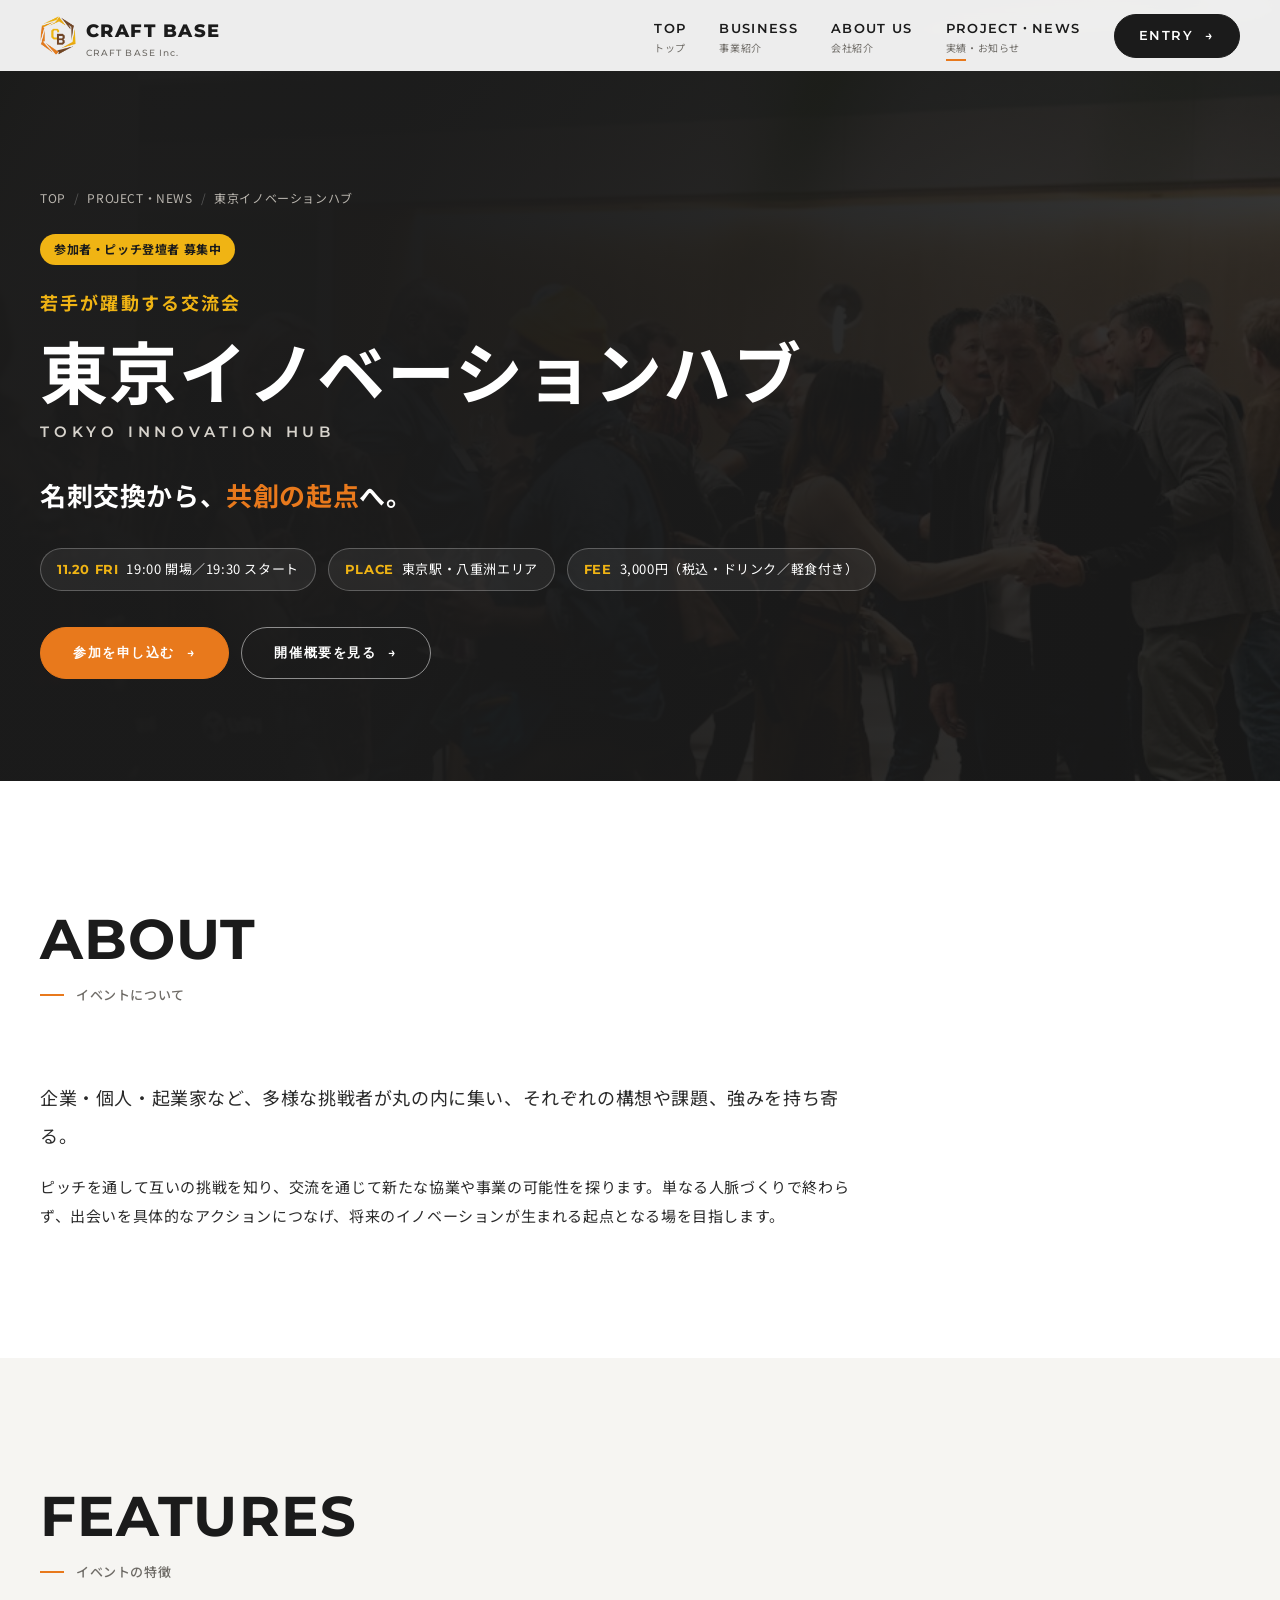
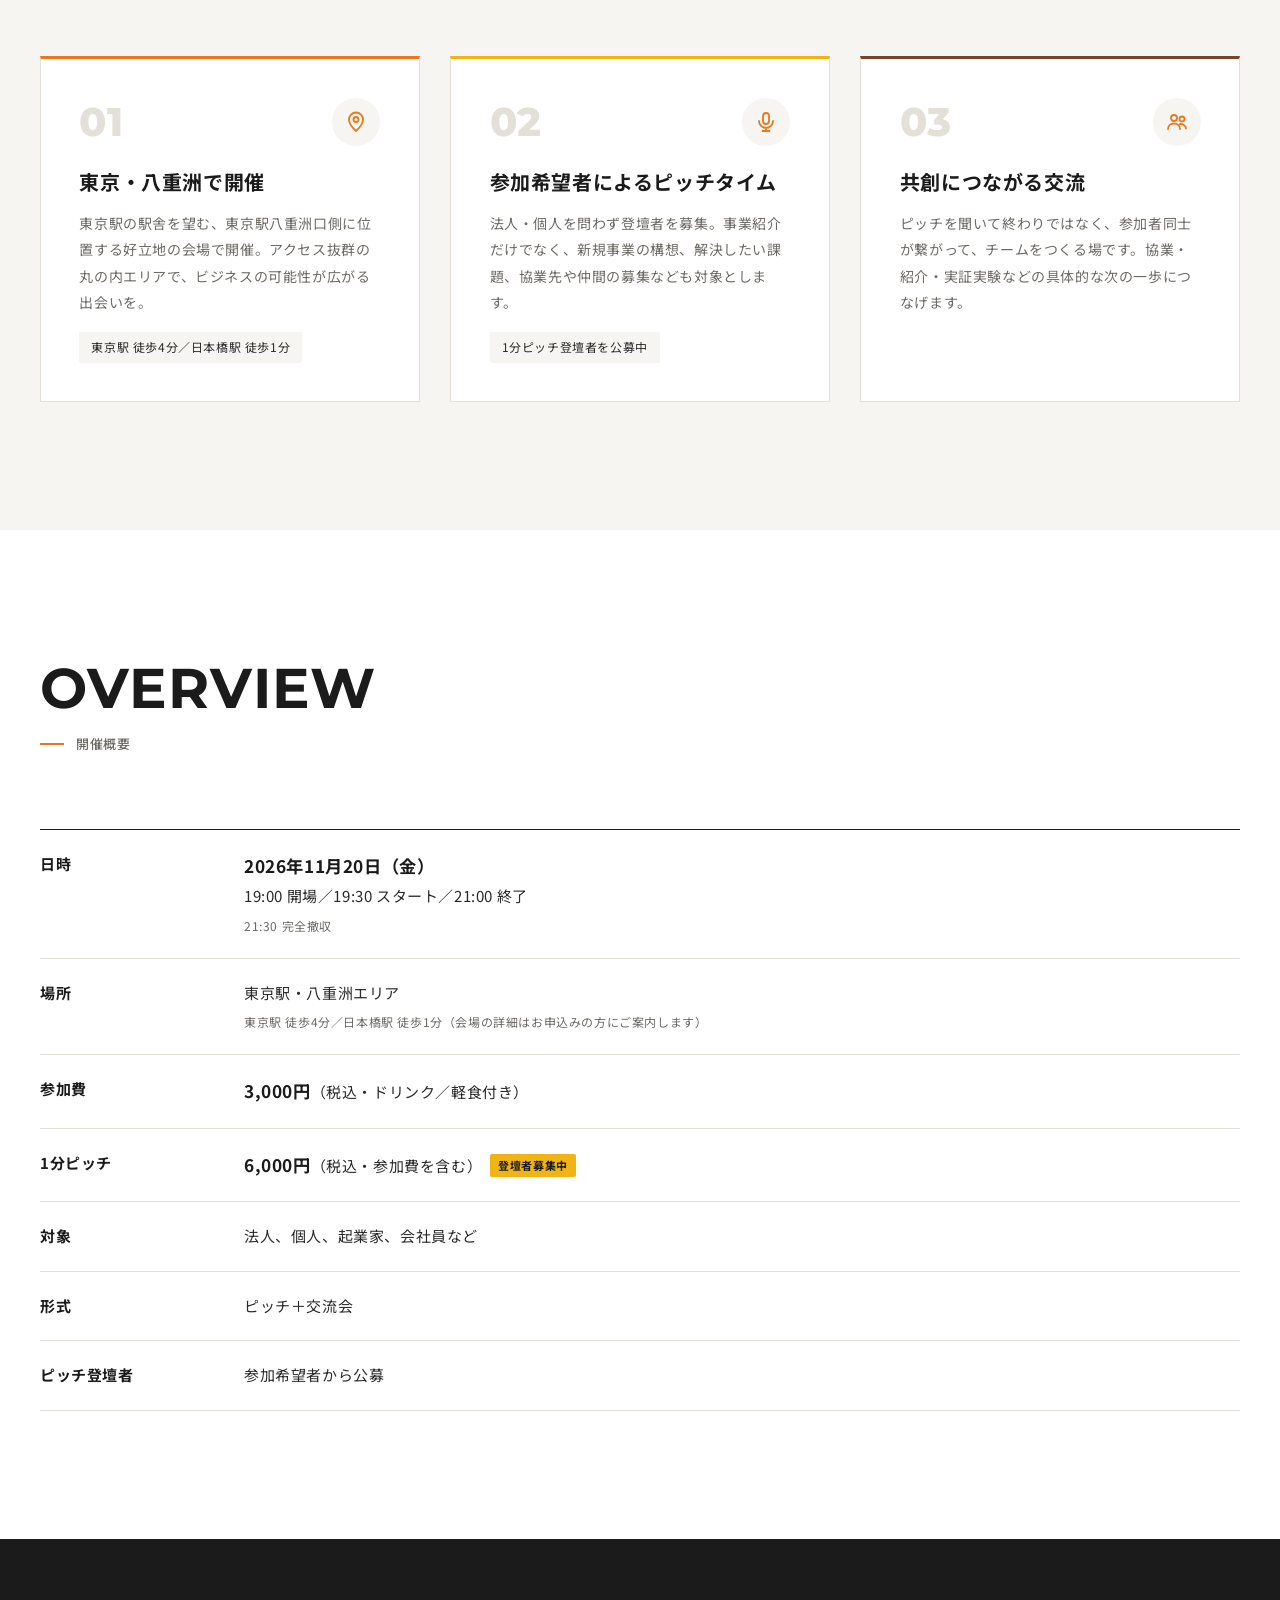
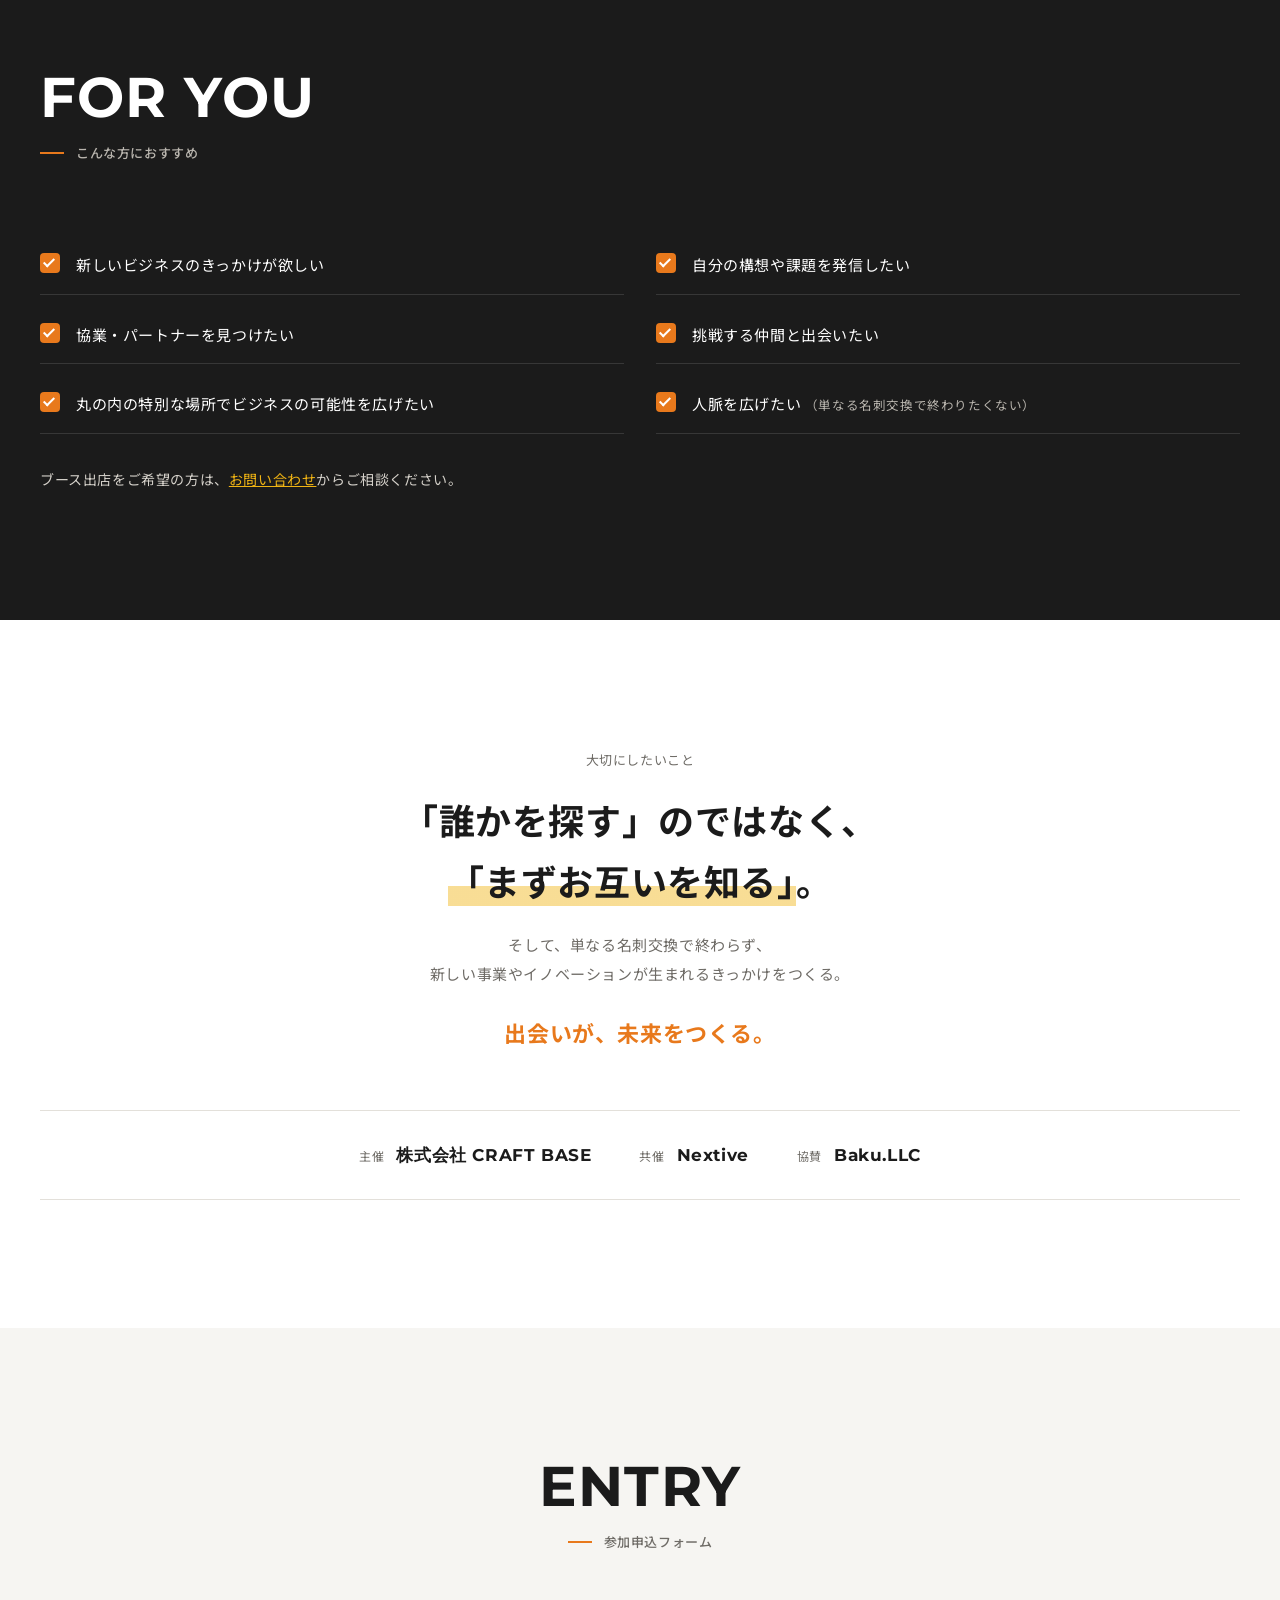
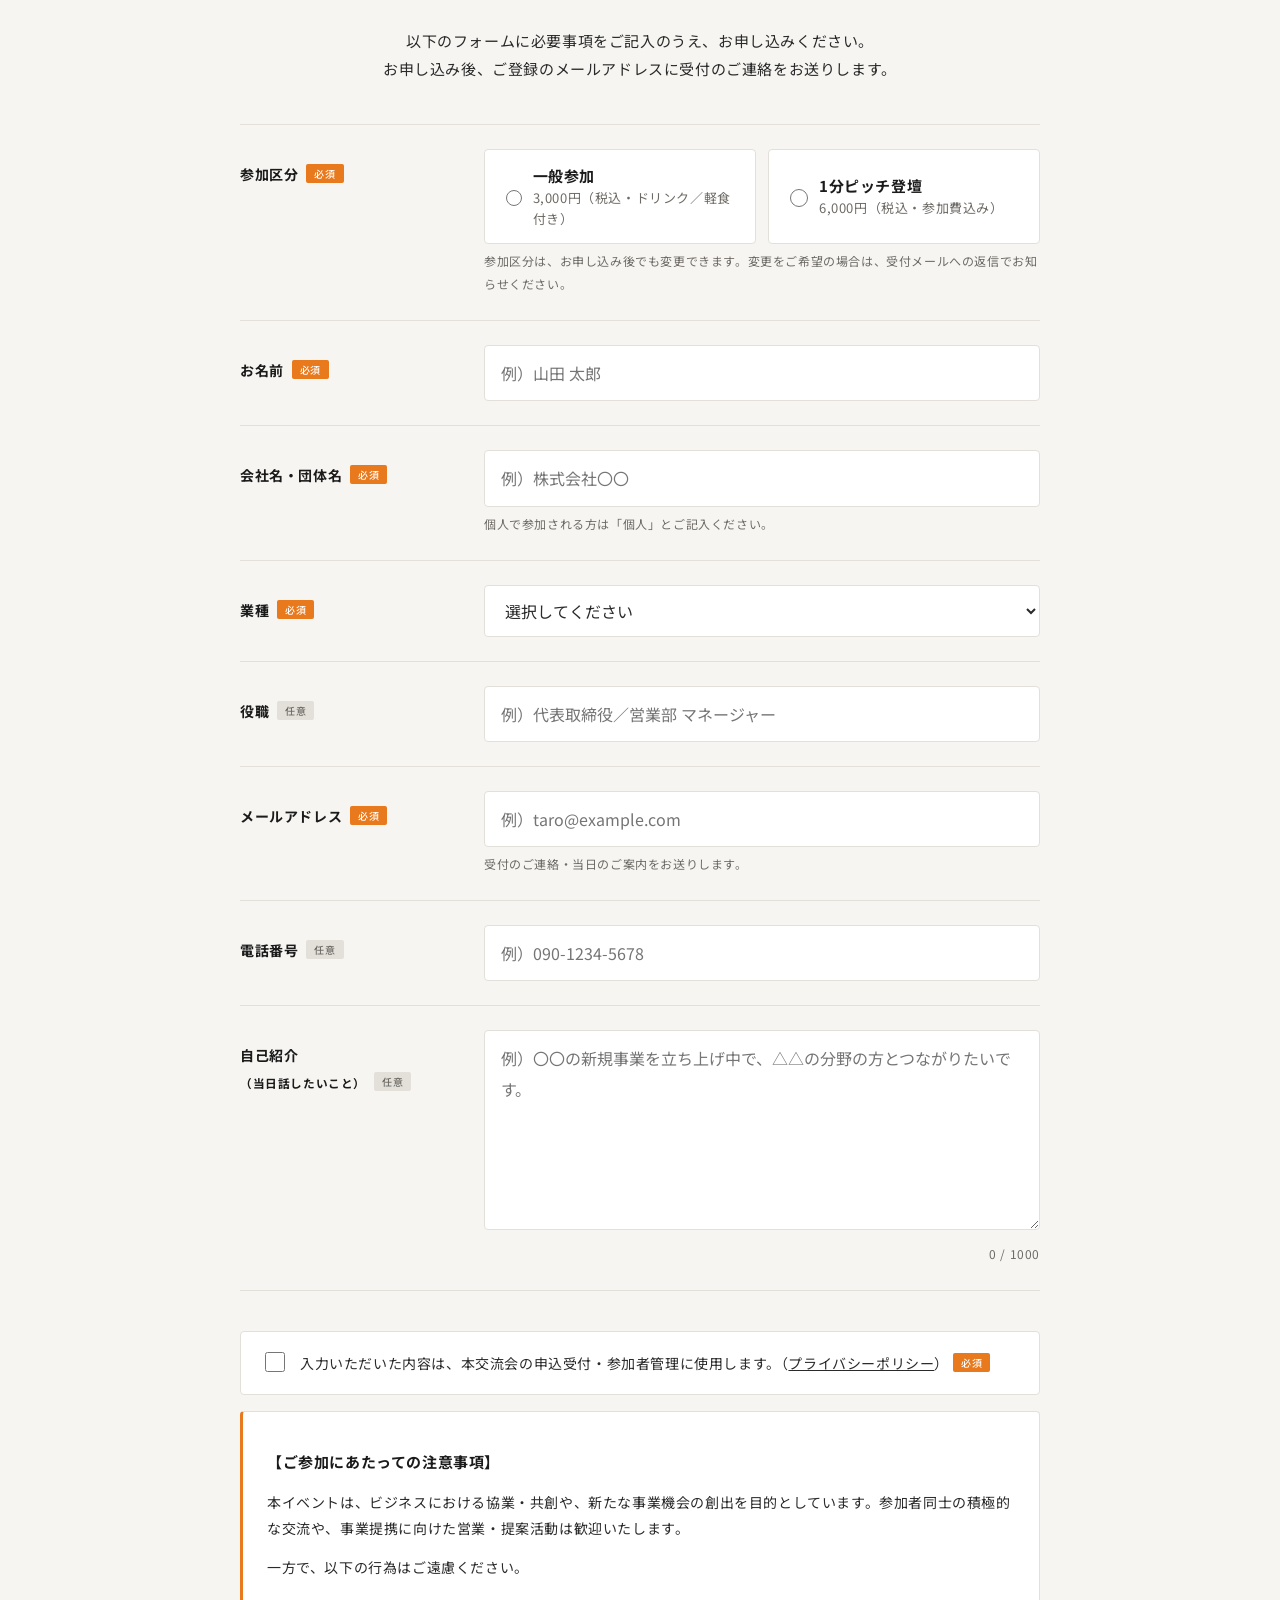
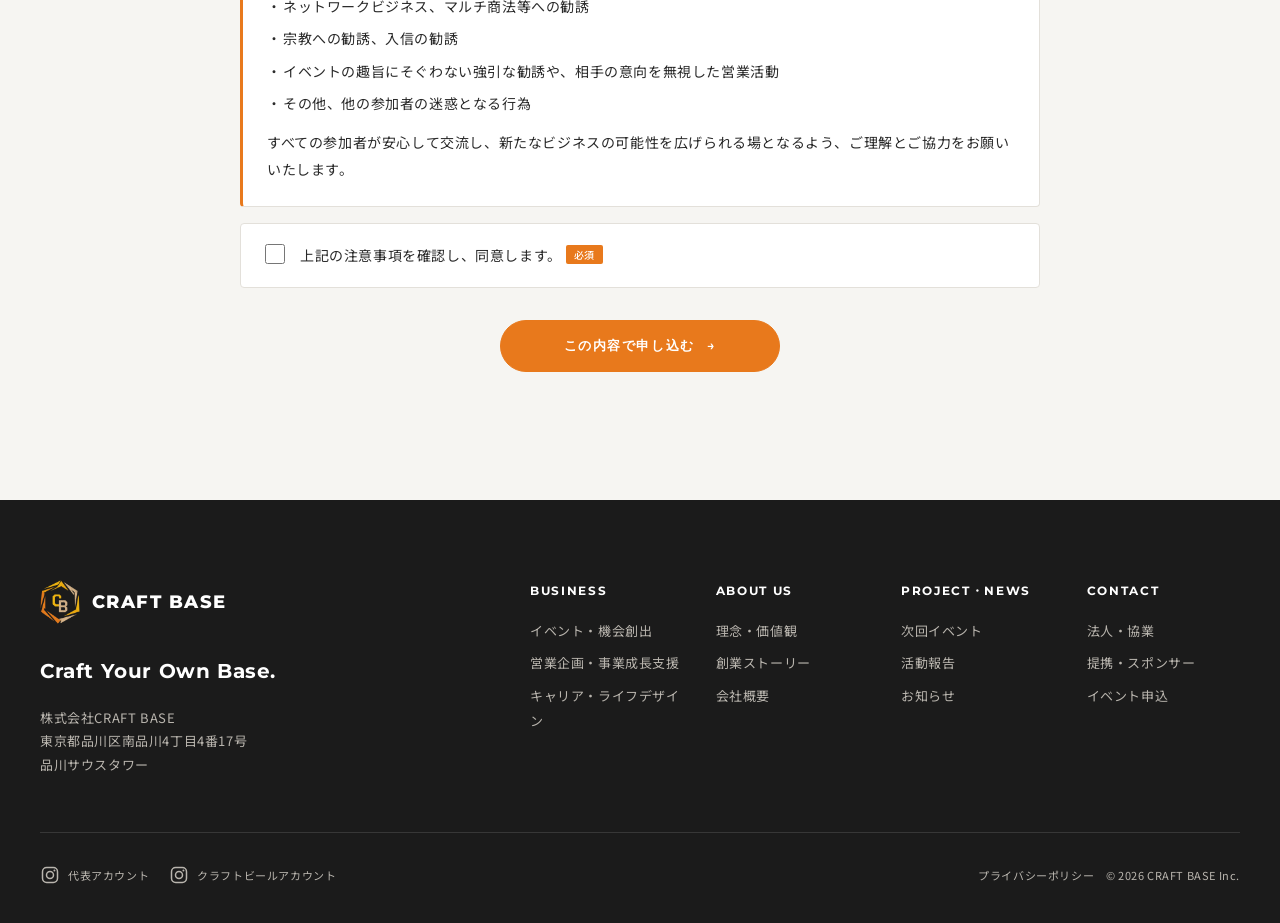
==== events/tokyo-innovation-hub/index.html @ 22cb27db "申込フォームに参加区分を追加、事前決済割引の記載を削除、受付メールの差出人名をイベントごとに設定" ====
<!DOCTYPE html>
<html lang="ja">
<head>
  <meta charset="UTF-8">
  <meta name="viewport" content="width=device-width, initial-scale=1">
  <title>東京イノベーションハブ（11/20）参加申込 | 株式会社CRAFT BASE</title>
  <meta name="description" content="2026年11月20日（金）東京駅・八重洲エリアで開催する、若手が躍動する交流会「東京イノベーションハブ」。ピッチと交流を通じて、名刺交換から共創の起点へ。参加申込・ピッチ登壇者募集中。">
  <link rel="canonical" href="https://craftbase.biz/events/tokyo-innovation-hub/">
  <meta property="og:type" content="article">
  <meta property="og:site_name" content="株式会社CRAFT BASE">
  <meta property="og:title" content="東京イノベーションハブ（11/20）参加申込 | 株式会社CRAFT BASE">
  <meta property="og:description" content="若手が躍動する交流会。名刺交換から、共創の起点へ。11月20日（金）東京駅・八重洲エリアにて開催。">
  <meta property="og:url" content="https://craftbase.biz/events/tokyo-innovation-hub/">
  <meta property="og:image" content="https://craftbase.biz/assets/img/event-tokyo-innovation-hub.jpg">
  <meta name="twitter:card" content="summary_large_image">
  <link rel="preconnect" href="https://fonts.googleapis.com">
  <link rel="preconnect" href="https://fonts.gstatic.com" crossorigin>
  <link href="https://fonts.googleapis.com/css2?family=Montserrat:wght@500;600;700;800&family=Noto+Sans+JP:wght@400;500;700&display=swap" rel="stylesheet">
  <link rel="icon" href="/assets/img/logo-mark.png" type="image/png">
  <link rel="apple-touch-icon" href="/assets/img/logo-mark.png">
  <link rel="stylesheet" href="/assets/css/style.css">
  <link rel="stylesheet" href="/assets/css/event.css">
</head>
<body>

  <!-- ===== Header ===== -->
  <header class="header">
    <div class="container header__inner">
      <a href="/" class="logo" aria-label="株式会社CRAFT BASE トップへ">
        <img class="logo__mark" src="/assets/img/logo-mark.png" alt="" width="40" height="44">
        <span>CRAFT BASE<small>CRAFT BASE Inc.</small></span>
      </a>
      <button class="menu-btn" type="button" aria-controls="gnav" aria-expanded="false" aria-label="メニューを開く">
        <span></span><span></span><span></span>
      </button>
      <nav class="gnav" id="gnav" aria-label="グローバルナビゲーション">
        <ul class="gnav__list">
          <li><a class="gnav__link" href="/">TOP<span>トップ</span></a></li>
          <li><a class="gnav__link" href="/business.html">BUSINESS<span>事業紹介</span></a></li>
          <li><a class="gnav__link" href="/about.html">ABOUT US<span>会社紹介</span></a></li>
          <li><a class="gnav__link" href="/news.html" aria-current="page">PROJECT・NEWS<span>実績・お知らせ</span></a></li>
          <li class="gnav__cta"><a class="btn" href="#entry">ENTRY</a></li>
        </ul>
      </nav>
    </div>
  </header>

  <main>
    <!-- ===== Hero ===== -->
    <section class="ev-hero">
      <img class="ev-hero__bg" src="/assets/img/biz-event.jpg" alt="" aria-hidden="true">
      <div class="container ev-hero__inner">
        <ol class="breadcrumb"><li><a href="/">TOP</a></li><li><a href="/news.html">PROJECT・NEWS</a></li><li>東京イノベーションハブ</li></ol>
        <p class="ev-hero__badge">参加者・ピッチ登壇者 募集中</p>
        <p class="ev-hero__kicker">若手が躍動する交流会</p>
        <h1 class="ev-hero__title">東京イノベーションハブ</h1>
        <p class="ev-hero__en">TOKYO INNOVATION HUB</p>
        <p class="ev-hero__catch">名刺交換から、<em>共創の起点</em>へ。</p>
        <ul class="ev-hero__facts">
          <li><b>11.20 FRI</b>19:00 開場／19:30 スタート</li>
          <li><b>PLACE</b>東京駅・八重洲エリア</li>
          <li><b>FEE</b>3,000円（税込・ドリンク／軽食付き）</li>
        </ul>
        <div class="ev-hero__actions">
          <a class="btn btn--accent" href="#entry">参加を申し込む</a>
          <a class="btn btn--ghost" href="#overview">開催概要を見る</a>
        </div>
      </div>
    </section>

    <!-- ===== Intro ===== -->
    <section class="section" id="about-event">
      <div class="container">
        <div class="section-head reveal">
          <span class="section-head__en">ABOUT</span>
          <span class="section-head__ja">イベントについて</span>
        </div>
        <div class="ev-intro reveal">
          <p class="lead">企業・個人・起業家など、多様な挑戦者が丸の内に集い、それぞれの構想や課題、強みを持ち寄る。</p>
          <p>ピッチを通して互いの挑戦を知り、交流を通じて新たな協業や事業の可能性を探ります。単なる人脈づくりで終わらず、出会いを具体的なアクションにつなげ、将来のイノベーションが生まれる起点となる場を目指します。</p>
        </div>
      </div>
    </section>

    <!-- ===== Features ===== -->
    <section class="section section--paper" id="features">
      <div class="container">
        <div class="section-head reveal">
          <span class="section-head__en">FEATURES</span>
          <span class="section-head__ja">イベントの特徴</span>
        </div>
        <div class="ev-features">
          <article class="ev-feature reveal">
            <div class="ev-feature__head">
              <span class="ev-feature__num">01</span>
              <span class="ev-feature__icon"><svg viewBox="0 0 24 24" fill="none" stroke="currentColor" stroke-width="1.8" stroke-linecap="round" stroke-linejoin="round" aria-hidden="true"><path d="M12 21s-7-6.2-7-11.5A7 7 0 0 1 19 9.5C19 14.8 12 21 12 21z"/><circle cx="12" cy="9.5" r="2.5"/></svg></span>
            </div>
            <h3 class="ev-feature__title">東京・八重洲で開催</h3>
            <p class="ev-feature__text">東京駅の駅舎を望む、東京駅八重洲口側に位置する好立地の会場で開催。アクセス抜群の丸の内エリアで、ビジネスの可能性が広がる出会いを。</p>
            <span class="ev-feature__note">東京駅 徒歩4分／日本橋駅 徒歩1分</span>
          </article>
          <article class="ev-feature reveal">
            <div class="ev-feature__head">
              <span class="ev-feature__num">02</span>
              <span class="ev-feature__icon"><svg viewBox="0 0 24 24" fill="none" stroke="currentColor" stroke-width="1.8" stroke-linecap="round" stroke-linejoin="round" aria-hidden="true"><rect x="9" y="3" width="6" height="11" rx="3"/><path d="M5 11a7 7 0 0 0 14 0M12 18v3M8.5 21h7"/></svg></span>
            </div>
            <h3 class="ev-feature__title">参加希望者によるピッチタイム</h3>
            <p class="ev-feature__text">法人・個人を問わず登壇者を募集。事業紹介だけでなく、新規事業の構想、解決したい課題、協業先や仲間の募集なども対象とします。</p>
            <span class="ev-feature__note">1分ピッチ登壇者を公募中</span>
          </article>
          <article class="ev-feature reveal">
            <div class="ev-feature__head">
              <span class="ev-feature__num">03</span>
              <span class="ev-feature__icon"><svg viewBox="0 0 24 24" fill="none" stroke="currentColor" stroke-width="1.8" stroke-linecap="round" stroke-linejoin="round" aria-hidden="true"><circle cx="9" cy="8" r="3"/><circle cx="17" cy="9" r="2.5"/><path d="M3 19c0-3.3 2.7-5.5 6-5.5s6 2.2 6 5.5M15 14c3 0 6 1.6 6 4.5"/></svg></span>
            </div>
            <h3 class="ev-feature__title">共創につながる交流</h3>
            <p class="ev-feature__text">ピッチを聞いて終わりではなく、参加者同士が繋がって、チームをつくる場です。協業・紹介・実証実験などの具体的な次の一歩につなげます。</p>
          </article>
        </div>
      </div>
    </section>

    <!-- ===== Overview ===== -->
    <section class="section" id="overview">
      <div class="container">
        <div class="section-head reveal">
          <span class="section-head__en">OVERVIEW</span>
          <span class="section-head__ja">開催概要</span>
        </div>
        <dl class="ev-info reveal">
          <div><dt>日時</dt><dd><strong>2026年11月20日（金）</strong><br>19:00 開場／19:30 スタート／21:00 終了<small>21:30 完全撤収</small></dd></div>
          <div><dt>場所</dt><dd>東京駅・八重洲エリア<small>東京駅 徒歩4分／日本橋駅 徒歩1分（会場の詳細はお申込みの方にご案内します）</small></dd></div>
          <div><dt>参加費</dt><dd><strong>3,000円</strong>（税込・ドリンク／軽食付き）</dd></div>
          <div><dt>1分ピッチ</dt><dd><strong>6,000円</strong>（税込・参加費を含む）<span class="ev-tag">登壇者募集中</span></dd></div>
          <div><dt>対象</dt><dd>法人、個人、起業家、会社員など</dd></div>
          <div><dt>形式</dt><dd>ピッチ＋交流会</dd></div>
          <div><dt>ピッチ登壇者</dt><dd>参加希望者から公募</dd></div>
        </dl>
      </div>
    </section>

    <!-- ===== Recommend ===== -->
    <section class="section section--dark" id="recommend">
      <div class="container">
        <div class="section-head reveal">
          <span class="section-head__en">FOR YOU</span>
          <span class="section-head__ja">こんな方におすすめ</span>
        </div>
        <ul class="ev-recommend reveal">
          <li>新しいビジネスのきっかけが欲しい</li>
          <li>自分の構想や課題を発信したい</li>
          <li>協業・パートナーを見つけたい</li>
          <li>挑戦する仲間と出会いたい</li>
          <li>丸の内の特別な場所でビジネスの可能性を広げたい</li>
          <li>人脈を広げたい <small>（単なる名刺交換で終わりたくない）</small></li>
        </ul>
        <p class="ev-booth reveal">ブース出店をご希望の方は、<a href="/contact.html?type=partner#form">お問い合わせ</a>からご相談ください。</p>
      </div>
    </section>

    <!-- ===== Value ===== -->
    <section class="section">
      <div class="container">
        <div class="ev-value reveal">
          <p class="ev-value__label">大切にしたいこと</p>
          <p class="ev-value__quote">「誰かを探す」のではなく、<br><mark>「まずお互いを知る」</mark>。</p>
          <p class="ev-value__text">そして、単なる名刺交換で終わらず、<br>新しい事業やイノベーションが生まれるきっかけをつくる。</p>
          <p class="ev-value__sign">出会いが、未来をつくる。</p>
        </div>
        <dl class="ev-orgs mt-l reveal">
          <div><dt>主催</dt><dd>株式会社 CRAFT BASE</dd></div>
          <div><dt>共催</dt><dd>Nextive</dd></div>
          <div><dt>協賛</dt><dd>Baku.LLC</dd></div>
        </dl>
      </div>
    </section>

    <!-- ===== Entry ===== -->
    <section class="section section--paper ev-entry" id="entry">
      <div class="container">
        <div class="section-head section-head--center">
          <span class="section-head__en">ENTRY</span>
          <span class="section-head__ja">参加申込フォーム</span>
        </div>
        <p class="ev-entry__lead">以下のフォームに必要事項をご記入のうえ、お申し込みください。<br>お申し込み後、ご登録のメールアドレスに受付のご連絡をお送りします。</p>

        <!--
          data-endpoint: Google Apps Script の「ウェブアプリ」URL（https://script.google.com/macros/s/.../exec）を入れる。
          空のあいだは送信せず、送られる内容を画面に表示するプレビュー動作になる。
        -->
        <form class="form" id="entry-form" novalidate
              data-endpoint=""
              data-event-id="20261120-tokyo-innovation-hub"
              data-event-name="東京イノベーションハブ（2026/11/20）">
          <div class="form__row">
            <p class="form__label" id="label-entry-type">参加区分<span class="req">必須</span></p>
            <div>
              <div class="form__radios ev-types" role="radiogroup" aria-labelledby="label-entry-type">
                <label class="ev-type"><input type="radio" name="entry_type" value="一般参加" required><span><b>一般参加</b>3,000円（税込・ドリンク／軽食付き）</span></label>
                <label class="ev-type"><input type="radio" name="entry_type" value="1分ピッチ登壇"><span><b>1分ピッチ登壇</b>6,000円（税込・参加費込み）</span></label>
              </div>
              <p class="form__hint">参加区分は、お申し込み後でも変更できます。変更をご希望の場合は、受付メールへの返信でお知らせください。</p>
            </div>
          </div>
          <div class="form__row">
            <label class="form__label" for="f-name">お名前<span class="req">必須</span></label>
            <div><input id="f-name" type="text" name="name" autocomplete="name" maxlength="60" required placeholder="例）山田 太郎"></div>
          </div>
          <div class="form__row">
            <label class="form__label" for="f-company">会社名・団体名<span class="req">必須</span></label>
            <div>
              <input id="f-company" type="text" name="company" autocomplete="organization" maxlength="100" required placeholder="例）株式会社〇〇">
              <p class="form__hint">個人で参加される方は「個人」とご記入ください。</p>
            </div>
          </div>
          <div class="form__row">
            <label class="form__label" for="f-industry">業種<span class="req">必須</span></label>
            <div>
              <select id="f-industry" name="industry" required>
                <option value="">選択してください</option>
                <option>IT・通信・Web</option>
                <option>不動産・建設</option>
                <option>製造・メーカー</option>
                <option>商社・卸売</option>
                <option>小売・飲食・サービス</option>
                <option>金融・保険</option>
                <option>コンサルティング・士業</option>
                <option>広告・メディア・クリエイティブ</option>
                <option>人材・教育</option>
                <option>医療・福祉・ヘルスケア</option>
                <option>官公庁・自治体・団体</option>
                <option>学生</option>
                <option value="その他">その他</option>
              </select>
              <div class="form__other" id="f-industry-other-wrap" hidden>
                <input id="f-industry-other" type="text" name="industry_other" maxlength="60" placeholder="業種をご記入ください" aria-label="その他の業種">
              </div>
            </div>
          </div>
          <div class="form__row">
            <label class="form__label" for="f-position">役職<span class="opt">任意</span></label>
            <div><input id="f-position" type="text" name="position" autocomplete="organization-title" maxlength="60" placeholder="例）代表取締役／営業部 マネージャー"></div>
          </div>
          <div class="form__row">
            <label class="form__label" for="f-email">メールアドレス<span class="req">必須</span></label>
            <div>
              <input id="f-email" type="email" name="email" autocomplete="email" maxlength="120" required placeholder="例）taro@example.com">
              <p class="form__hint">受付のご連絡・当日のご案内をお送りします。</p>
            </div>
          </div>
          <div class="form__row">
            <label class="form__label" for="f-tel">電話番号<span class="opt">任意</span></label>
            <div><input id="f-tel" type="tel" name="tel" autocomplete="tel" maxlength="20" placeholder="例）090-1234-5678"></div>
          </div>
          <div class="form__row">
            <label class="form__label" for="f-intro">自己紹介<br><small>（当日話したいこと）</small><span class="opt">任意</span></label>
            <div>
              <textarea id="f-intro" name="intro" maxlength="1000" placeholder="例）〇〇の新規事業を立ち上げ中で、△△の分野の方とつながりたいです。"></textarea>
              <p class="form__counter"><span data-count-for="f-intro">0</span> / 1000</p>
            </div>
          </div>

          <!-- honeypot（人には見えない欄。入力があればボット扱い） -->
          <div class="hp-field" aria-hidden="true">
            <label for="f-website">Website</label>
            <input id="f-website" type="text" name="website" tabindex="-1" autocomplete="off">
          </div>

          <div class="ev-consent">
            <label class="ev-check" for="f-agree-use">
              <input id="f-agree-use" type="checkbox" name="agree_use" value="yes" required>
              <span>入力いただいた内容は、本交流会の申込受付・参加者管理に使用します。（<a href="/privacy.html" target="_blank" rel="noopener">プライバシーポリシー</a>）<span class="req">必須</span></span>
            </label>

            <div class="ev-rules" id="rules">
              <p class="ev-rules__title">【ご参加にあたっての注意事項】</p>
              <p>本イベントは、ビジネスにおける協業・共創や、新たな事業機会の創出を目的としています。参加者同士の積極的な交流や、事業提携に向けた営業・提案活動は歓迎いたします。</p>
              <p>一方で、以下の行為はご遠慮ください。</p>
              <ul>
                <li>ネットワークビジネス、マルチ商法等への勧誘</li>
                <li>宗教への勧誘、入信の勧誘</li>
                <li>イベントの趣旨にそぐわない強引な勧誘や、相手の意向を無視した営業活動</li>
                <li>その他、他の参加者の迷惑となる行為</li>
              </ul>
              <p>すべての参加者が安心して交流し、新たなビジネスの可能性を広げられる場となるよう、ご理解とご協力をお願いいたします。</p>
            </div>

            <label class="ev-check" for="f-agree-rules">
              <input id="f-agree-rules" type="checkbox" name="agree_rules" value="yes" required>
              <span>上記の注意事項を確認し、同意します。<span class="req">必須</span></span>
            </label>
          </div>

          <div class="form__submit">
            <button class="btn btn--accent" type="submit">この内容で申し込む</button>
          </div>
          <div class="form__status" role="status" aria-live="polite" hidden></div>
        </form>

        <div class="ev-thanks" id="entry-thanks" tabindex="-1" hidden>
          <p class="ev-thanks__title">お申し込みありがとうございます。</p>
          <p>受付が完了しました。ご登録のメールアドレスに受付のご連絡をお送りしましたので、ご確認ください。<br>数分たってもメールが届かない場合は、迷惑メールフォルダもご確認のうえ、<a href="/contact.html?type=event#form">お問い合わせ</a>からご連絡ください。</p>
          <a class="btn btn--outline" href="/">トップページへ</a>
        </div>
      </div>
    </section>
  </main>

  <div class="ev-sticky" aria-hidden="true">
    <a class="btn btn--accent" href="#entry" tabindex="-1">参加を申し込む</a>
  </div>

  <!-- ===== Footer ===== -->
  <footer class="footer">
    <div class="container">
      <div class="footer__top">
        <div>
          <a href="/" class="logo"><img class="logo__mark" src="/assets/img/logo-mark-light.png" alt="" width="40" height="44"><span>CRAFT BASE</span></a>
          <p class="footer__tagline">Craft Your Own Base.</p>
          <address class="footer__address">株式会社CRAFT BASE<br>東京都品川区南品川4丁目4番17号<br>品川サウスタワー</address>
        </div>
        <nav class="footer__nav" aria-label="フッターナビゲーション">
          <div>
            <p class="footer__nav-title">BUSINESS</p>
            <ul>
              <li><a href="/business.html#event">イベント・機会創出</a></li>
              <li><a href="/business.html#growth">営業企画・事業成長支援</a></li>
              <li><a href="/business.html#career">キャリア・ライフデザイン</a></li>
            </ul>
          </div>
          <div>
            <p class="footer__nav-title">ABOUT US</p>
            <ul>
              <li><a href="/about.html#philosophy">理念・価値観</a></li>
              <li><a href="/about.html#story">創業ストーリー</a></li>
              <li><a href="/about.html#company">会社概要</a></li>
            </ul>
          </div>
          <div>
            <p class="footer__nav-title">PROJECT・NEWS</p>
            <ul>
              <li><a href="/news.html#next-event">次回イベント</a></li><li><a href="/news.html#report">活動報告</a></li>
              <li><a href="/news.html#news">お知らせ</a></li>
            </ul>
          </div>
          <div>
            <p class="footer__nav-title">CONTACT</p>
            <ul>
              <li><a href="/contact.html?type=corporate#form">法人・協業</a></li>
              <li><a href="/contact.html?type=partner#form">提携・スポンサー</a></li>
              <li><a href="/contact.html?type=event#form">イベント申込</a></li>
            </ul>
          </div>
        </nav>
      </div>
      <div class="footer__bottom">
        <ul class="sns"><li><a class="sns__link" href="https://www.instagram.com/suyama_koyo/" target="_blank" rel="noopener" aria-label="代表アカウント @suyama_koyo（Instagram）"><svg viewBox="0 0 24 24" aria-hidden="true"><rect x="3" y="3" width="18" height="18" rx="5" fill="none" stroke="currentColor" stroke-width="1.8"/><circle cx="12" cy="12" r="4.2" fill="none" stroke="currentColor" stroke-width="1.8"/><circle cx="17.3" cy="6.7" r="1.2" fill="currentColor"/></svg><span>代表アカウント</span></a></li><li><a class="sns__link" href="https://www.instagram.com/craftbeer_community/" target="_blank" rel="noopener" aria-label="クラフトビールアカウント @craftbeer_community（Instagram）"><svg viewBox="0 0 24 24" aria-hidden="true"><rect x="3" y="3" width="18" height="18" rx="5" fill="none" stroke="currentColor" stroke-width="1.8"/><circle cx="12" cy="12" r="4.2" fill="none" stroke="currentColor" stroke-width="1.8"/><circle cx="17.3" cy="6.7" r="1.2" fill="currentColor"/></svg><span>クラフトビールアカウント</span></a></li></ul>
        <p><a href="/privacy.html">プライバシーポリシー</a>　&copy; <span data-year>2026</span> CRAFT BASE Inc.</p>
      </div>
    </div>
  </footer>

  <script src="/assets/js/attribution.js"></script>
  <script src="/assets/js/main.js"></script>
  <script src="/assets/js/entry-form.js"></script>
</body>
</html>
---- assets/css/style.css ----
@charset "UTF-8";
/* ==========================================================================
   CRAFT BASE Inc. — Base Stylesheet
   Base: White / Dark Gray   Accent: Brown / Orange / Yellow
   ========================================================================== */

/* ---------- Design Tokens ---------- */
:root {
  --c-white: #ffffff;
  --c-paper: #f6f5f2;
  --c-line: #e3e0da;
  --c-gray: #6e6b66;
  --c-dark: #2a2a2a;
  --c-ink: #1b1b1b;

  /* accent colors sampled from the company logo */
  --c-brown: #74472a;
  --c-orange: #e8791c;
  --c-yellow: #f0b414;

  --font-en: "Montserrat", "Helvetica Neue", Arial, sans-serif;
  --font-ja: "Noto Sans JP", "Hiragino Kaku Gothic ProN", "Yu Gothic", sans-serif;

  --container: 1200px;
  --gutter: clamp(16px, 4vw, 40px);
  --section-y: clamp(72px, 10vw, 140px);
  --header-h: 72px;
  --radius: 4px;
  --ease: cubic-bezier(.22, .61, .36, 1);
}

/* ---------- Reset ---------- */
*, *::before, *::after { box-sizing: border-box; }
html { scroll-behavior: smooth; scroll-padding-top: var(--header-h); -webkit-text-size-adjust: 100%; }
body {
  margin: 0;
  font-family: var(--font-ja);
  font-size: 15px;
  line-height: 1.9;
  letter-spacing: .04em;
  color: var(--c-dark);
  background: var(--c-white);
  -webkit-font-smoothing: antialiased;
}
h1, h2, h3, h4, p, ul, ol, dl, dd, figure { margin: 0; }
ul, ol { padding: 0; list-style: none; }
a { color: inherit; text-decoration: none; transition: color .3s var(--ease), opacity .3s var(--ease); }
img { display: block; max-width: 100%; height: auto; }
button, input, select, textarea { font: inherit; color: inherit; }
body.is-locked { overflow: hidden; }

/* ---------- Layout ---------- */
.container { width: 100%; max-width: calc(var(--container) + var(--gutter) * 2); margin: 0 auto; padding: 0 var(--gutter); }
.section { padding: var(--section-y) 0; }
.section--paper { background: var(--c-paper); }
.section--dark { background: var(--c-ink); color: var(--c-white); }
.grid { display: grid; gap: clamp(20px, 3vw, 40px); }
.grid--2 { grid-template-columns: repeat(2, 1fr); }
.grid--3 { grid-template-columns: repeat(3, 1fr); }
.grid--4 { grid-template-columns: repeat(4, 1fr); }
.split { display: grid; grid-template-columns: 1fr 1fr; gap: clamp(32px, 6vw, 96px); align-items: center; }
.split--reverse > :first-child { order: 2; }

/* ---------- Typography ---------- */
.en { font-family: var(--font-en); }
.section-head { margin-bottom: clamp(40px, 6vw, 72px); }
.section-head__en {
  display: block;
  font-family: var(--font-en);
  font-weight: 700;
  font-size: clamp(32px, 5vw, 56px);
  line-height: 1.1;
  letter-spacing: .02em;
  color: var(--c-ink);
}
.section--dark .section-head__en { color: var(--c-white); }
.section-head__ja {
  display: inline-flex;
  align-items: center;
  gap: 12px;
  margin-top: 12px;
  font-size: 13px;
  font-weight: 500;
  color: var(--c-gray);
}
.section--dark .section-head__ja { color: #b9b5ae; }
.section-head__ja::before { content: ""; width: 24px; height: 2px; background: var(--c-orange); }
.section-head--center { text-align: center; }

.lead { font-size: clamp(16px, 1.6vw, 18px); line-height: 2.1; }
.heading-lg { font-size: clamp(22px, 2.8vw, 32px); font-weight: 700; line-height: 1.6; color: var(--c-ink); }
.section--dark .heading-lg { color: var(--c-white); }
.heading-md { font-size: clamp(18px, 2vw, 22px); font-weight: 700; line-height: 1.6; color: var(--c-ink); }
.text-muted { color: var(--c-gray); }
.text-accent { color: var(--c-orange); }
.mt-s { margin-top: 16px; } .mt-m { margin-top: 32px; } .mt-l { margin-top: 56px; }

/* ---------- Buttons ---------- */
.btn {
  display: inline-flex;
  align-items: center;
  justify-content: center;
  gap: 12px;
  min-height: 52px;
  padding: 0 32px;
  font-family: var(--font-en);
  font-size: 13px;
  font-weight: 600;
  letter-spacing: .12em;
  border: 1px solid var(--c-ink);
  border-radius: 999px;
  background: var(--c-ink);
  color: var(--c-white);
  cursor: pointer;
  transition: background .3s var(--ease), color .3s var(--ease), border-color .3s var(--ease);
}
.btn::after { content: "→"; transition: transform .3s var(--ease); }
.btn:hover { background: var(--c-orange); border-color: var(--c-orange); }
.btn:hover::after { transform: translateX(4px); }
.btn--outline { background: transparent; color: var(--c-ink); }
.btn--outline:hover { color: var(--c-white); }
.btn--light { background: var(--c-white); color: var(--c-ink); border-color: var(--c-white); }
.btn--light:hover { color: var(--c-white); }
.btn--ghost { background: transparent; color: var(--c-white); border-color: rgba(255, 255, 255, .5); }
.btn--accent { background: var(--c-orange); border-color: var(--c-orange); color: var(--c-white); }
.btn--accent:hover { background: var(--c-white); border-color: var(--c-white); color: var(--c-ink); }
.link-arrow { display: inline-block; font-family: var(--font-en); font-size: 13px; font-weight: 600; letter-spacing: .1em; border-bottom: 1px solid currentColor; padding-bottom: 2px; }
.link-arrow::after { content: " →"; }
.link-arrow:hover { color: var(--c-orange); }

/* ---------- Dummy Image ---------- */
.ph {
  position: relative;
  display: flex;
  align-items: center;
  justify-content: center;
  aspect-ratio: 4 / 3;
  overflow: hidden;
  background: linear-gradient(135deg, #d9d5ce 0%, #bdb7ad 100%);
  color: rgba(255, 255, 255, .85);
  font-family: var(--font-en);
  font-size: 12px;
  font-weight: 600;
  letter-spacing: .2em;
}
.ph::before { content: attr(data-label); }
.ph > img { position: absolute; inset: 0; width: 100%; height: 100%; object-fit: cover; }
.ph--wide { aspect-ratio: 16 / 9; }
.ph--square { aspect-ratio: 1 / 1; }
.ph--tall { aspect-ratio: 3 / 4; }
.ph--brown { background: linear-gradient(135deg, #a07452 0%, var(--c-brown) 100%); }
.ph--dark { background: linear-gradient(135deg, #4a4a4a 0%, #2a2a2a 100%); }

/* ==========================================================================
   Header
   ========================================================================== */
.header {
  position: fixed;
  inset: 0 0 auto;
  z-index: 100;
  height: var(--header-h);
  border-bottom: 1px solid transparent;
  transition: border-color .3s var(--ease);
}
/* backdrop on a pseudo-element so .gnav (position: fixed) stays relative to the viewport */
.header::before {
  content: "";
  position: absolute;
  inset: 0;
  z-index: -1;
  background: rgba(255, 255, 255, .92);
  backdrop-filter: blur(10px);
  -webkit-backdrop-filter: blur(10px);
}
.header.is-scrolled { border-color: var(--c-line); }
.header__inner { display: flex; align-items: center; justify-content: space-between; height: 100%; }
.logo { display: inline-flex; align-items: center; gap: 10px; font-family: var(--font-en); font-weight: 800; font-size: 18px; letter-spacing: .08em; color: var(--c-ink); }
.logo__mark { display: block; width: 36px; height: auto; }
.logo small { display: block; font-size: 9px; font-weight: 500; letter-spacing: .12em; color: var(--c-gray); line-height: 1; }

.gnav__list { display: flex; align-items: center; gap: clamp(20px, 2.6vw, 40px); }
.gnav__link { position: relative; display: block; font-family: var(--font-en); font-size: 13px; font-weight: 600; letter-spacing: .1em; color: var(--c-ink); }
.gnav__link span { display: block; font-family: var(--font-ja); font-size: 10px; font-weight: 400; color: var(--c-gray); letter-spacing: .06em; line-height: 1.4; }
.gnav__link::after { content: ""; position: absolute; left: 0; bottom: -6px; width: 0; height: 2px; background: var(--c-orange); transition: width .3s var(--ease); }
.gnav__link:hover::after, .gnav__link[aria-current="page"]::after { width: 20px; }
.gnav__cta .btn { min-height: 44px; padding: 0 24px; }

.menu-btn { display: none; position: relative; width: 44px; height: 44px; border: 0; background: none; cursor: pointer; }
.menu-btn span { position: absolute; left: 11px; width: 22px; height: 2px; background: var(--c-ink); transition: transform .3s var(--ease), opacity .3s var(--ease); }
.menu-btn span:nth-child(1) { top: 15px; }
.menu-btn span:nth-child(2) { top: 21px; }
.menu-btn span:nth-child(3) { top: 27px; }
.menu-btn[aria-expanded="true"] span:nth-child(1) { transform: translateY(6px) rotate(45deg); }
.menu-btn[aria-expanded="true"] span:nth-child(2) { opacity: 0; }
.menu-btn[aria-expanded="true"] span:nth-child(3) { transform: translateY(-6px) rotate(-45deg); }

/* ==========================================================================
   Hero (TOP)
   ========================================================================== */
.hero {
  position: relative;
  display: flex;
  align-items: center;
  min-height: 100vh;
  min-height: 100svh;
  padding: calc(var(--header-h) + 40px) 0 80px;
  overflow: hidden;
  background: var(--c-ink);
  color: var(--c-white);
}
.hero__bg { position: absolute; inset: 0; aspect-ratio: auto; opacity: .35; }
.hero__inner { position: relative; z-index: 1; }
.hero__label { font-family: var(--font-en); font-size: 12px; font-weight: 600; letter-spacing: .3em; color: var(--c-yellow); }
.hero__title {
  margin-top: 20px;
  font-family: var(--font-en);
  font-weight: 800;
  font-size: clamp(44px, 9vw, 120px);
  line-height: 1.02;
  letter-spacing: -.01em;
}
.hero__title em { font-style: normal; color: var(--c-orange); }
.hero__copy { margin-top: 32px; max-width: 560px; font-size: clamp(15px, 1.6vw, 18px); line-height: 2.1; color: #d6d2cb; }
.hero__actions { display: flex; flex-wrap: wrap; gap: 16px; margin-top: 40px; }
.hero__scroll {
  position: absolute; left: var(--gutter); bottom: 32px; z-index: 1;
  font-family: var(--font-en); font-size: 10px; letter-spacing: .3em; color: #a9a49c;
  writing-mode: vertical-rl;
}
.hero__scroll::after { content: ""; display: block; width: 1px; height: 48px; margin: 12px auto 0; background: linear-gradient(var(--c-orange), transparent); }

/* ---------- Page Hero (sub pages) ---------- */
.page-hero { padding: calc(var(--header-h) + clamp(56px, 8vw, 112px)) 0 clamp(48px, 6vw, 80px); background: var(--c-paper); border-bottom: 1px solid var(--c-line); }
.page-hero__en { font-family: var(--font-en); font-weight: 800; font-size: clamp(40px, 7vw, 88px); line-height: 1; color: var(--c-ink); }
.page-hero__ja { margin-top: 16px; font-size: 14px; color: var(--c-gray); }
.page-hero__lead { margin-top: 32px; max-width: 720px; }
.breadcrumb { display: flex; flex-wrap: wrap; gap: 8px; margin-bottom: 24px; font-size: 12px; color: var(--c-gray); }
.breadcrumb li + li::before { content: "/"; margin-right: 8px; color: var(--c-line); }
.breadcrumb a:hover { color: var(--c-orange); }

/* ==========================================================================
   Components
   ========================================================================== */

/* Mission statement */
.statement { font-size: clamp(24px, 3.6vw, 44px); font-weight: 700; line-height: 1.6; color: var(--c-ink); }
.statement mark { background: linear-gradient(transparent 62%, rgba(242, 193, 78, .55) 62%); color: inherit; }

/* Business cards */
.biz-card { display: flex; flex-direction: column; background: var(--c-white); border: 1px solid var(--c-line); transition: transform .4s var(--ease), box-shadow .4s var(--ease); }
.biz-card:hover { transform: translateY(-4px); box-shadow: 0 16px 40px rgba(0, 0, 0, .08); }
.biz-card__body { flex: 1; padding: clamp(24px, 3vw, 36px); }
.biz-card__num { font-family: var(--font-en); font-size: 12px; font-weight: 700; letter-spacing: .2em; color: var(--c-orange); }
.biz-card__title { margin-top: 8px; }
.biz-card__en { font-family: var(--font-en); font-size: 11px; letter-spacing: .14em; color: var(--c-gray); }
.biz-card__text { margin-top: 16px; font-size: 14px; color: var(--c-gray); }
.biz-card__foot { padding: 0 clamp(24px, 3vw, 36px) clamp(24px, 3vw, 36px); }

/* Stats */
.stats { display: grid; grid-template-columns: repeat(4, 1fr); border-top: 1px solid rgba(255, 255, 255, .15); }
.stat { padding: 40px 24px 0; border-left: 1px solid rgba(255, 255, 255, .15); }
.stat:first-child { border-left: 0; padding-left: 0; }
.stat__num { font-family: var(--font-en); font-weight: 700; font-size: clamp(40px, 5vw, 64px); line-height: 1; color: var(--c-yellow); }
.stat__num small { font-size: .4em; margin-left: 4px; color: var(--c-white); }
.stat__label { margin-top: 12px; font-size: 13px; color: #b9b5ae; }

/* Message */
.message__body { margin-top: 32px; }
.message__body p + p { margin-top: 1.2em; }
.message__sign { margin-top: 32px; text-align: right; }
.message__role { font-size: 12px; color: var(--c-gray); }
.message__name { font-size: 20px; font-weight: 700; letter-spacing: .2em; color: var(--c-ink); }

/* Values (先義後利・挑戦・共に勝つ) */
.value { position: relative; padding: clamp(32px, 4vw, 48px); background: var(--c-white); border-top: 3px solid var(--c-brown); }
.value:nth-child(2) { border-color: var(--c-orange); }
.value:nth-child(3) { border-color: var(--c-yellow); }
.value__num { font-family: var(--font-en); font-weight: 800; font-size: 56px; line-height: 1; color: var(--c-paper); position: absolute; top: 20px; right: 24px; }
.value__title { position: relative; font-size: clamp(24px, 2.6vw, 30px); font-weight: 700; color: var(--c-ink); letter-spacing: .12em; }
.value__en { position: relative; margin-top: 4px; font-family: var(--font-en); font-size: 11px; letter-spacing: .2em; color: var(--c-gray); }
.value__text { position: relative; margin-top: 20px; font-size: 14px; }

/* Service detail (business page) */
.service { padding: var(--section-y) 0; border-bottom: 1px solid var(--c-line); }
.service:last-of-type { border-bottom: 0; }
.service__num { font-family: var(--font-en); font-weight: 800; font-size: clamp(56px, 8vw, 96px); line-height: 1; color: var(--c-line); }
.service__title { margin-top: 8px; }
.service__list { margin-top: 32px; border-top: 1px solid var(--c-line); }
.service__list li { position: relative; padding: 14px 0 14px 24px; border-bottom: 1px solid var(--c-line); font-size: 14px; }
.service__list li::before { content: ""; position: absolute; left: 0; top: 50%; width: 8px; height: 8px; background: var(--c-orange); transform: translateY(-50%); }
.tags { display: flex; flex-wrap: wrap; gap: 8px; margin-top: 24px; }
.tag { padding: 4px 12px; font-size: 11px; border: 1px solid var(--c-line); border-radius: 999px; color: var(--c-gray); background: var(--c-white); }

/* Future expansion roadmap */
.roadmap { display: grid; grid-template-columns: repeat(3, 1fr); gap: 1px; background: rgba(255, 255, 255, .15); border: 1px solid rgba(255, 255, 255, .15); }
.roadmap__item { padding: clamp(28px, 3vw, 40px); background: var(--c-ink); }
.roadmap__status { display: inline-block; padding: 2px 10px; font-family: var(--font-en); font-size: 10px; letter-spacing: .16em; color: var(--c-ink); background: var(--c-yellow); border-radius: 2px; }
.roadmap__title { margin-top: 16px; font-size: 18px; font-weight: 700; }
.roadmap__text { margin-top: 12px; font-size: 13px; color: #b9b5ae; }

/* Company table */
.table-info { width: 100%; border-collapse: collapse; border-top: 1px solid var(--c-ink); }
.table-info th, .table-info td { padding: 24px 0; border-bottom: 1px solid var(--c-line); text-align: left; vertical-align: top; font-size: 14px; }
.table-info th { width: 28%; padding-right: 24px; font-weight: 700; color: var(--c-ink); }

/* Story timeline */
.timeline { position: relative; padding-left: 32px; }
.timeline::before { content: ""; position: absolute; left: 5px; top: 8px; bottom: 8px; width: 1px; background: var(--c-line); }
.timeline__item { position: relative; padding-bottom: 40px; }
.timeline__item:last-child { padding-bottom: 0; }
.timeline__item::before { content: ""; position: absolute; left: -32px; top: 8px; width: 11px; height: 11px; border-radius: 50%; background: var(--c-white); border: 2px solid var(--c-orange); }
.timeline__year { font-family: var(--font-en); font-weight: 700; font-size: 14px; letter-spacing: .1em; color: var(--c-orange); }
.timeline__title { margin-top: 4px; font-size: 17px; font-weight: 700; color: var(--c-ink); }
.timeline__text { margin-top: 8px; font-size: 14px; color: var(--c-gray); }

/* News list */
.filter { display: flex; flex-wrap: wrap; gap: 8px; margin-bottom: 40px; }
.filter__btn { padding: 8px 20px; font-size: 13px; border: 1px solid var(--c-line); border-radius: 999px; background: var(--c-white); cursor: pointer; transition: all .3s var(--ease); }
.filter__btn:hover { border-color: var(--c-ink); }
.filter__btn.is-active { background: var(--c-ink); border-color: var(--c-ink); color: var(--c-white); }

.news-list { border-top: 1px solid var(--c-line); }
.news-item a { display: grid; grid-template-columns: 110px 130px 1fr 24px; align-items: center; gap: 16px; padding: 24px 0; border-bottom: 1px solid var(--c-line); }
.news-item a::after { content: "→"; color: var(--c-gray); transition: transform .3s var(--ease), color .3s var(--ease); }
.news-item a:hover::after { transform: translateX(4px); color: var(--c-orange); }
.news-item a:hover .news-item__title { color: var(--c-orange); }
.news-item[hidden] { display: none; }
.news-item__date { font-family: var(--font-en); font-size: 13px; color: var(--c-gray); }
.news-item__title { font-size: 15px; transition: color .3s var(--ease); }
.cat { display: inline-block; justify-self: start; padding: 2px 10px; font-size: 11px; border-radius: 2px; color: var(--c-white); background: var(--c-dark); white-space: nowrap; }
.cat--event { background: var(--c-orange); }
.cat--report { background: var(--c-brown); }
.cat--press { background: var(--c-dark); }
.cat--project { background: var(--c-yellow); color: var(--c-ink); }
.cat--media { background: var(--c-white); color: var(--c-ink); box-shadow: inset 0 0 0 1px var(--c-ink); }

/* Media coverage */
.media-card { display: grid; grid-template-columns: 200px 1fr; gap: clamp(20px, 3vw, 40px); align-items: center; padding: clamp(24px, 3vw, 40px); background: var(--c-white); border: 1px solid var(--c-line); transition: border-color .3s var(--ease), transform .3s var(--ease); }
.media-card + .media-card { margin-top: 16px; }
.media-card:hover { border-color: var(--c-orange); transform: translateY(-2px); }
.media-card__source { display: grid; place-items: center; aspect-ratio: 1; background: var(--c-ink); color: var(--c-white); text-align: center; padding: 16px; }
.media-card__source strong { display: block; font-family: var(--font-en); font-size: 22px; letter-spacing: .06em; }
.media-card__source span { display: block; margin-top: 4px; font-size: 12px; color: var(--c-yellow); }
.media-card__title { margin-top: 12px; font-size: clamp(16px, 1.8vw, 19px); font-weight: 700; line-height: 1.7; color: var(--c-ink); transition: color .3s var(--ease); }
.media-card:hover .media-card__title { color: var(--c-orange); }
.media-card__text { margin-top: 12px; font-size: 13px; color: var(--c-gray); }
.media-card .link-arrow { margin-top: 16px; }
.media-card .link-arrow::after { content: " ↗"; }

/* Full logo */
.logo-full { display: grid; place-items: center; padding: clamp(8px, 2vw, 24px); }
.logo-full img { width: 100%; max-width: 440px; }

/* CEO profile */
.profile { margin-top: 32px; padding: 24px; background: var(--c-paper); border-left: 3px solid var(--c-orange); }
.profile__title { font-family: var(--font-en); font-size: 12px; font-weight: 700; letter-spacing: .2em; color: var(--c-orange); }
.profile__list { margin-top: 12px; }
.profile__list li { position: relative; padding-left: 16px; font-size: 13px; line-height: 1.8; }
.profile__list li + li { margin-top: 6px; }
.profile__list li::before { content: ""; position: absolute; left: 0; top: .8em; width: 6px; height: 1px; background: var(--c-brown); }

/* Next event */
.event-feature { display: grid; grid-template-columns: minmax(0, 5fr) minmax(0, 7fr); gap: clamp(32px, 5vw, 72px); align-items: start; }
.event-feature__flyer { display: block; overflow: hidden; border-radius: var(--radius); box-shadow: 0 24px 60px rgba(0, 0, 0, .45); }
.event-feature__flyer img { width: 100%; transition: transform .6s var(--ease); }
.event-feature__flyer:hover img { transform: scale(1.02); }
.event-feature__badge { display: inline-block; padding: 4px 14px; font-size: 12px; font-weight: 700; color: var(--c-ink); background: var(--c-yellow); border-radius: 999px; }
.event-feature__title { margin-top: 16px; font-size: clamp(26px, 3.4vw, 40px); font-weight: 700; line-height: 1.4; }
.event-feature__en { margin-top: 4px; font-family: var(--font-en); font-size: 12px; letter-spacing: .24em; color: var(--c-yellow); }
.event-feature__lead { margin-top: 20px; color: #d6d2cb; }
.event-info { margin-top: 28px; border-top: 1px solid rgba(255, 255, 255, .15); }
.event-info > div { display: grid; grid-template-columns: 96px 1fr; gap: 16px; padding: 14px 0; border-bottom: 1px solid rgba(255, 255, 255, .15); font-size: 14px; }
.event-info dt { font-weight: 700; color: var(--c-yellow); }
.event-info small { font-size: 12px; color: #b9b5ae; }
.event-feature__actions { display: flex; flex-wrap: wrap; gap: 12px; margin-top: 32px; }

/* Event report (flyers) */
.report-card { display: grid; grid-template-columns: minmax(0, 7fr) minmax(0, 5fr); gap: clamp(24px, 4vw, 56px); align-items: center; }
.report-card + .report-card { margin-top: clamp(48px, 6vw, 80px); }
.report-card__media { display: block; overflow: hidden; border-radius: var(--radius); box-shadow: 0 16px 40px rgba(0, 0, 0, .12); }
.report-card__media img { width: 100%; transition: transform .6s var(--ease); }
.report-card__media:hover img { transform: scale(1.02); }
.report-card__title { margin-top: 12px; font-size: clamp(20px, 2.4vw, 26px); font-weight: 700; line-height: 1.5; color: var(--c-ink); }
.report-card__text { margin-top: 12px; font-size: 14px; color: var(--c-gray); }
.report-card__facts { margin-top: 16px; font-size: 13px; }
.report-card__facts li { padding: 6px 0; border-bottom: 1px solid var(--c-line); }
.report-card__facts li span { display: inline-block; min-width: 4.5em; font-weight: 700; color: var(--c-ink); }
.report-card .link-arrow { margin-top: 20px; }

/* CEO photo */
.photo { width: 100%; height: 100%; object-fit: cover; }
.photo-frame { position: relative; aspect-ratio: 4 / 5; overflow: hidden; background: var(--c-paper); }
.photo-frame::after { content: ""; position: absolute; left: 0; bottom: 0; width: 64px; height: 6px; background: linear-gradient(90deg, var(--c-yellow), var(--c-orange), var(--c-brown)); }

/* Project cards */
.project-card { display: block; }
.project-card .ph { transition: transform .6s var(--ease); }
.project-card__media { overflow: hidden; }
.project-card:hover .ph { transform: scale(1.04); }
.project-card__meta { display: flex; align-items: center; gap: 12px; margin-top: 20px; }
.project-card__title { margin-top: 12px; font-size: 17px; font-weight: 700; line-height: 1.6; color: var(--c-ink); transition: color .3s var(--ease); }
.project-card:hover .project-card__title { color: var(--c-orange); }
.project-card__text { margin-top: 8px; font-size: 13px; color: var(--c-gray); }

/* CTA band */
.cta { position: relative; padding: clamp(64px, 9vw, 120px) 0; background: var(--c-ink); color: var(--c-white); overflow: hidden; }
.cta::before { content: ""; position: absolute; right: -10%; top: -40%; width: 60%; aspect-ratio: 1; border-radius: 50%; background: radial-gradient(circle, rgba(224, 122, 46, .35), transparent 65%); }
.cta__inner { position: relative; display: flex; align-items: center; justify-content: space-between; gap: 40px; }
.cta__title { font-family: var(--font-en); font-weight: 800; font-size: clamp(32px, 5vw, 64px); line-height: 1.1; }
.cta__text { margin-top: 16px; color: #b9b5ae; }

/* Contact */
.contact-types { display: grid; grid-template-columns: repeat(3, 1fr); gap: 16px; }
.contact-type { display: block; padding: 28px; border: 1px solid var(--c-line); background: var(--c-white); transition: border-color .3s var(--ease), transform .3s var(--ease); }
.contact-type:hover { border-color: var(--c-orange); transform: translateY(-2px); }
.contact-type__label { font-family: var(--font-en); font-size: 11px; font-weight: 700; letter-spacing: .16em; color: var(--c-orange); }
.contact-type__title { margin-top: 8px; font-size: 16px; font-weight: 700; color: var(--c-ink); }
.contact-type__text { margin-top: 8px; font-size: 13px; color: var(--c-gray); }

.form { max-width: 800px; margin: 0 auto; }
.form__row { display: grid; grid-template-columns: 220px 1fr; gap: 24px; padding: 24px 0; border-bottom: 1px solid var(--c-line); }
.form__row:first-child { border-top: 1px solid var(--c-line); }
.form__label { padding-top: 12px; font-size: 14px; font-weight: 700; color: var(--c-ink); }
.req, .opt { display: inline-block; margin-left: 8px; padding: 0 8px; font-size: 10px; font-weight: 500; border-radius: 2px; vertical-align: 2px; }
.req { background: var(--c-orange); color: var(--c-white); }
.opt { background: var(--c-line); color: var(--c-gray); }
.form input[type="text"], .form input[type="email"], .form input[type="tel"], .form input[type="date"], .form input[type="number"], .form select, .form textarea {
  width: 100%;
  padding: 12px 16px;
  font-size: 16px; /* prevents iOS zoom */
  background: var(--c-white);
  border: 1px solid var(--c-line);
  border-radius: var(--radius);
  transition: border-color .3s var(--ease), background .3s var(--ease);
}
.form input:focus, .form select:focus, .form textarea:focus { outline: none; border-color: var(--c-orange); background: var(--c-white); }
.form textarea { min-height: 200px; resize: vertical; }
.form__radios { display: flex; flex-wrap: wrap; gap: 12px 24px; padding-top: 10px; }
.form__radios label { display: inline-flex; align-items: center; gap: 8px; font-size: 14px; cursor: pointer; }
.form__radios input { accent-color: var(--c-orange); width: 18px; height: 18px; }
.form__conditional[hidden] { display: none; }
.form__privacy { margin-top: 32px; text-align: center; font-size: 14px; }
.form__privacy input { accent-color: var(--c-orange); width: 18px; height: 18px; vertical-align: -3px; margin-right: 8px; }
.form__privacy a { text-decoration: underline; }
.form__submit { margin-top: 32px; text-align: center; }
.form__submit .btn { min-width: 280px; }

/* ==========================================================================
   Policy (privacy.html)
   ========================================================================== */
.policy { max-width: 800px; line-height: 2; }
.policy h2 { margin-top: 48px; padding-bottom: 12px; border-bottom: 1px solid var(--c-line); font-size: clamp(17px, 1.8vw, 20px); font-weight: 700; color: var(--c-ink); }
.policy h2 + p, .policy h2 + ul { margin-top: 16px; }
.policy p + ul, .policy p + p { margin-top: 12px; }
.policy ul { padding-left: 1.4em; list-style: disc; }
.policy a { text-decoration: underline; }
.policy__sign { margin-top: 48px !important; }
.policy__date { color: var(--c-gray); font-size: 14px; }

/* ==========================================================================
   Footer
   ========================================================================== */
.footer { padding: 80px 0 32px; background: var(--c-ink); color: #b9b5ae; font-size: 13px; }
.footer__top { display: grid; grid-template-columns: 1.2fr 2fr; gap: 64px; padding-bottom: 56px; border-bottom: 1px solid rgba(255, 255, 255, .12); }
.footer .logo { color: var(--c-white); }
.footer .logo { gap: 12px; }
.footer .logo__mark { width: 40px; }
.footer__tagline { margin-top: 20px; font-family: var(--font-en); font-weight: 700; font-size: 20px; color: var(--c-white); }
.footer__address { margin-top: 16px; font-style: normal; line-height: 1.8; }
.footer__nav { display: grid; grid-template-columns: repeat(4, 1fr); gap: 32px; }
.footer__nav-title { font-family: var(--font-en); font-size: 12px; font-weight: 700; letter-spacing: .14em; color: var(--c-white); margin-bottom: 16px; }
.footer__nav li + li { margin-top: 8px; }
.footer__nav a:hover { color: var(--c-orange); }
.footer__bottom { display: flex; flex-wrap: wrap; justify-content: space-between; gap: 16px; padding-top: 32px; font-size: 11px; }
.footer__bottom a:hover { color: var(--c-white); }
.sns { display: flex; flex-wrap: wrap; gap: 20px; }
.sns__link { display: inline-flex; align-items: center; gap: 8px; }
.sns__link:hover { color: var(--c-white); }
.sns__link svg, .sns-card svg { width: 20px; height: 20px; flex-shrink: 0; }

/* Instagram cards */
.sns-cards { display: grid; grid-template-columns: 1fr 1fr; gap: 12px; margin-top: 32px; }
.sns-card { display: flex; align-items: center; gap: 12px; padding: 14px 16px; border: 1px solid var(--c-line); border-radius: var(--radius); transition: border-color .3s var(--ease), transform .3s var(--ease); }
.sns-card:hover { border-color: var(--c-orange); transform: translateY(-2px); }
.sns-card__icon { display: grid; place-items: center; width: 40px; height: 40px; border-radius: 10px; color: var(--c-white); background: linear-gradient(135deg, var(--c-yellow), var(--c-orange) 55%, var(--c-brown)); }
.sns-card__label { display: block; font-size: 11px; color: var(--c-gray); line-height: 1.4; }
.sns-card__id { display: block; font-family: var(--font-en); font-size: 13px; font-weight: 600; color: var(--c-ink); line-height: 1.5; word-break: break-all; }

/* ---------- Reveal animation ---------- */
.js .reveal { opacity: 0; transform: translateY(24px); transition: opacity .8s var(--ease), transform .8s var(--ease); }
.js .reveal.is-visible { opacity: 1; transform: none; }
@media (prefers-reduced-motion: reduce) {
  html { scroll-behavior: auto; }
  .js .reveal { opacity: 1; transform: none; transition: none; }
}

/* ==========================================================================
   Responsive
   ========================================================================== */
@media (max-width: 1024px) {
  .grid--4 { grid-template-columns: repeat(2, 1fr); }
  .stats { grid-template-columns: repeat(2, 1fr); }
  .stat:nth-child(3) { border-left: 0; padding-left: 0; }
  .footer__top { grid-template-columns: 1fr; gap: 48px; }
}

@media (max-width: 900px) {
  :root { --header-h: 64px; }
  .menu-btn { display: block; z-index: 2; }
  .gnav {
    position: fixed;
    inset: 0;
    display: flex;
    align-items: center;
    padding: var(--header-h) var(--gutter) 40px;
    background: var(--c-white);
    opacity: 0;
    visibility: hidden;
    transition: opacity .35s var(--ease), visibility .35s var(--ease);
  }
  .gnav.is-open { opacity: 1; visibility: visible; }
  .gnav__list { flex-direction: column; align-items: flex-start; gap: 28px; width: 100%; }
  .gnav__link { font-size: 26px; }
  .gnav__link span { font-size: 12px; margin-top: 4px; }
  .gnav__cta { width: 100%; }
  .gnav__cta .btn { width: 100%; min-height: 52px; }

  .grid--3 { grid-template-columns: 1fr; }
  .split { grid-template-columns: 1fr; }
  .split--reverse > :first-child { order: 0; }
  .roadmap { grid-template-columns: 1fr; }
  .photo-frame { aspect-ratio: 4 / 3; }
  .event-feature { grid-template-columns: 1fr; }
  .event-feature__flyer { max-width: 420px; }
  .report-card { grid-template-columns: 1fr; }
  .contact-types { grid-template-columns: 1fr; }
  .cta__inner { flex-direction: column; align-items: flex-start; }
}

@media (max-width: 640px) {
  body { font-size: 14px; }
  .grid--2, .grid--4 { grid-template-columns: 1fr; }
  .stats { grid-template-columns: 1fr 1fr; }
  .stat { padding: 28px 16px 0; }
  .stat__num { font-size: 34px; }
  .hero__actions .btn { width: 100%; }
  .hero__scroll { display: none; }
  .news-item a { grid-template-columns: auto 1fr; grid-template-areas: "date cat" "title title"; gap: 8px 12px; padding: 20px 0; }
  .news-item a::after { display: none; }
  .news-item__date { grid-area: date; }
  .news-item .cat { grid-area: cat; }
  .news-item__title { grid-area: title; }
  .table-info th, .table-info td { display: block; width: 100%; padding: 0; border: 0; }
  .table-info th { padding-top: 20px; }
  .table-info td { padding: 4px 0 20px; border-bottom: 1px solid var(--c-line); }
  .sns-cards { grid-template-columns: 1fr; }
  .event-info > div { grid-template-columns: 80px 1fr; gap: 12px; font-size: 13px; }
  .event-feature__actions .btn { width: 100%; }
  .media-card { grid-template-columns: 1fr; }
  .media-card__source { aspect-ratio: auto; padding: 20px; }
  .form__row { grid-template-columns: 1fr; gap: 8px; }
  .form__label { padding-top: 0; }
  .form__submit .btn { width: 100%; min-width: 0; }
  .footer__nav { grid-template-columns: 1fr 1fr; }
  .footer__bottom { flex-direction: column; }
}
---- assets/css/event.css ----
@charset "UTF-8";
/* ==========================================================================
   Event landing page + entry form (loaded after style.css)
   ========================================================================== */

/* ---------- Hero ---------- */
.ev-hero {
  position: relative;
  padding: calc(var(--header-h) + clamp(56px, 9vw, 120px)) 0 clamp(56px, 8vw, 104px);
  overflow: hidden;
  background: var(--c-ink);
  color: var(--c-white);
}
.ev-hero__bg { position: absolute; inset: 0; width: 100%; height: 100%; object-fit: cover; opacity: .28; }
.ev-hero::after { content: ""; position: absolute; inset: 0; background: linear-gradient(100deg, rgba(27, 27, 27, .95) 30%, rgba(27, 27, 27, .55)); }
.ev-hero__inner { position: relative; z-index: 1; }
.ev-hero .breadcrumb { color: #b9b5ae; }
.ev-hero .breadcrumb li + li::before { color: rgba(255, 255, 255, .25); }
.ev-hero__badge { display: inline-block; padding: 4px 14px; font-size: 12px; font-weight: 700; color: var(--c-ink); background: var(--c-yellow); border-radius: 999px; }
.ev-hero__kicker { margin-top: 20px; font-size: clamp(15px, 1.8vw, 18px); font-weight: 700; color: var(--c-yellow); letter-spacing: .12em; }
.ev-hero__title { margin-top: 8px; font-size: clamp(26px, 7.4vw, 68px); font-weight: 700; line-height: 1.25; letter-spacing: .02em; }
.ev-hero__en { margin-top: 6px; font-family: var(--font-en); font-size: clamp(12px, 1.4vw, 15px); font-weight: 600; letter-spacing: .32em; color: #d6d2cb; }
.ev-hero__catch { margin-top: 28px; font-size: clamp(18px, 2.4vw, 26px); font-weight: 700; line-height: 1.6; }
.ev-hero__catch em { font-style: normal; color: var(--c-orange); }
.ev-hero__facts { display: flex; flex-wrap: wrap; gap: 10px 12px; margin-top: 32px; }
.ev-hero__facts li { display: inline-flex; align-items: center; gap: 8px; padding: 8px 16px; font-size: 13px; border: 1px solid rgba(255, 255, 255, .25); border-radius: 999px; background: rgba(255, 255, 255, .06); }
.ev-hero__facts b { font-family: var(--font-en); font-weight: 700; color: var(--c-yellow); }
.ev-hero__actions { display: flex; flex-wrap: wrap; gap: 12px; margin-top: 36px; }

/* ---------- Intro ---------- */
.ev-intro { max-width: 820px; }
.ev-intro p + p { margin-top: 1.2em; }

/* ---------- Features ---------- */
.ev-features { display: grid; grid-template-columns: repeat(3, 1fr); gap: clamp(16px, 2.4vw, 32px); }
.ev-feature { position: relative; padding: clamp(28px, 3vw, 40px); background: var(--c-white); border: 1px solid var(--c-line); border-top: 3px solid var(--c-orange); }
.ev-feature:nth-child(2) { border-top-color: var(--c-yellow); }
.ev-feature:nth-child(3) { border-top-color: var(--c-brown); }
.ev-feature__head { display: flex; align-items: center; justify-content: space-between; }
.ev-feature__num { font-family: var(--font-en); font-size: 40px; font-weight: 800; line-height: 1; color: var(--c-line); }
.ev-feature__icon { display: grid; place-items: center; width: 48px; height: 48px; border-radius: 50%; background: var(--c-paper); color: var(--c-orange); }
.ev-feature__icon svg { width: 24px; height: 24px; }
.ev-feature__title { margin-top: 20px; font-size: clamp(17px, 1.8vw, 20px); font-weight: 700; color: var(--c-ink); line-height: 1.6; }
.ev-feature__text { margin-top: 12px; font-size: 14px; color: var(--c-gray); }
.ev-feature__note { display: inline-block; margin-top: 16px; padding: 4px 12px; font-size: 12px; background: var(--c-paper); border-radius: 2px; }

/* ---------- Overview table ---------- */
.ev-info { border-top: 1px solid var(--c-ink); }
.ev-info > div { display: grid; grid-template-columns: 180px 1fr; gap: 24px; padding: 20px 0; border-bottom: 1px solid var(--c-line); }
.ev-info dt { font-weight: 700; color: var(--c-ink); }
.ev-info dd strong { font-size: 1.15em; color: var(--c-ink); }
.ev-info small { display: block; margin-top: 4px; font-size: 12px; color: var(--c-gray); }
.ev-info .ev-tag { display: inline-block; margin-left: 8px; padding: 1px 8px; font-size: 11px; font-weight: 700; color: var(--c-ink); background: var(--c-yellow); border-radius: 2px; vertical-align: 2px; }

/* ---------- Recommend ---------- */
.ev-recommend { display: grid; grid-template-columns: repeat(2, 1fr); gap: 12px 32px; }
.ev-recommend li { position: relative; padding: 14px 0 14px 36px; border-bottom: 1px solid rgba(255, 255, 255, .12); }
.ev-recommend li::before { content: ""; position: absolute; left: 0; top: 16px; width: 20px; height: 20px; border-radius: 4px; background: var(--c-orange); }
.ev-recommend li::after { content: ""; position: absolute; left: 6px; top: 19px; width: 6px; height: 11px; border: solid var(--c-white); border-width: 0 2px 2px 0; transform: rotate(45deg); }
.ev-recommend small { color: #b9b5ae; }
.ev-booth { margin-top: 32px; font-size: 14px; color: #d6d2cb; }
.ev-booth a { color: var(--c-yellow); text-decoration: underline; }

/* ---------- Value ---------- */
.ev-value { text-align: center; }
.ev-value__label { font-size: 13px; color: var(--c-gray); }
.ev-value__quote { margin-top: 16px; font-size: clamp(22px, 3.4vw, 36px); font-weight: 700; line-height: 1.7; color: var(--c-ink); }
.ev-value__quote mark { background: linear-gradient(transparent 62%, rgba(240, 180, 20, .45) 62%); color: inherit; }
.ev-value__text { margin-top: 20px; color: var(--c-gray); }
.ev-value__sign { margin-top: 24px; font-size: clamp(18px, 2.2vw, 22px); font-weight: 700; color: var(--c-orange); }

/* ---------- Organizers ---------- */
.ev-orgs { display: flex; flex-wrap: wrap; justify-content: center; gap: 16px 48px; padding: 28px 24px; border-top: 1px solid var(--c-line); border-bottom: 1px solid var(--c-line); }
.ev-orgs div { display: flex; align-items: baseline; gap: 12px; }
.ev-orgs dt { font-size: 12px; color: var(--c-gray); }
.ev-orgs dd { font-family: var(--font-en); font-size: 17px; font-weight: 700; color: var(--c-ink); }

/* ---------- Entry form ---------- */
.ev-entry__lead { max-width: 800px; margin: 0 auto 40px; text-align: center; }
.ev-entry .form select { width: 100%; padding: 12px 16px; font-size: 16px; background: var(--c-white); border: 1px solid var(--c-line); border-radius: var(--radius); }
.ev-entry .form select:focus { outline: none; border-color: var(--c-orange); }
.ev-types { display: grid; grid-template-columns: 1fr 1fr; gap: 12px; padding-top: 0; }
.ev-type { display: flex; align-items: flex-start; gap: 10px; padding: 14px 16px; background: var(--c-white); border: 1px solid var(--c-line); border-radius: var(--radius); }
.ev-type:has(input:checked) { border-color: var(--c-orange); box-shadow: inset 0 0 0 1px var(--c-orange); }
.ev-type input { margin-top: 3px; }
.ev-type span { font-size: 13px; line-height: 1.6; color: var(--c-gray); }
.ev-type b { display: block; font-size: 15px; color: var(--c-ink); }
.form__row.is-invalid .ev-type { border-color: #c0392b; }
.form__hint { margin-top: 6px; font-size: 12px; color: var(--c-gray); }
.form__counter { margin-top: 4px; font-size: 12px; color: var(--c-gray); text-align: right; }
.form__other { margin-top: 10px; }
.form__other[hidden] { display: none; }
.form__error { margin-top: 6px; font-size: 12px; color: #c0392b; }
.form__row.is-invalid input, .form__row.is-invalid select, .form__row.is-invalid textarea { border-color: #c0392b; }

.ev-consent { max-width: 800px; margin: 40px auto 0; }
.ev-check { display: flex; align-items: flex-start; gap: 12px; padding: 18px 20px; background: var(--c-white); border: 1px solid var(--c-line); border-radius: var(--radius); cursor: pointer; font-size: 14px; }
.ev-check + .ev-rules, .ev-rules + .ev-check { margin-top: 16px; }
.ev-check input { flex-shrink: 0; width: 20px; height: 20px; margin-top: 2px; accent-color: var(--c-orange); }
.ev-check a { text-decoration: underline; }
.ev-check .req { margin-left: 4px; }
.ev-check.is-invalid { border-color: #c0392b; }
.ev-rules { margin-top: 24px; padding: 24px; background: var(--c-white); border: 1px solid var(--c-line); border-left: 3px solid var(--c-orange); border-radius: var(--radius); font-size: 14px; }
.ev-rules__title { font-size: 15px; font-weight: 700; color: var(--c-ink); }
.ev-rules p { margin-top: 12px; }
.ev-rules ul { margin-top: 12px; }
.ev-rules li { position: relative; padding-left: 16px; }
.ev-rules li + li { margin-top: 6px; }
.ev-rules li::before { content: "・"; position: absolute; left: 0; }

.form__status { max-width: 800px; margin: 24px auto 0; padding: 16px 20px; font-size: 14px; border-radius: var(--radius); }
.form__status[hidden] { display: none; }
.form__status.is-error { color: #8a2a1f; background: #fbeceb; border: 1px solid #f0c5c0; }
.form__status.is-preview { color: var(--c-ink); background: #fff8e6; border: 1px solid #f3dca0; }
.form__status pre { margin-top: 12px; padding: 12px; max-height: 320px; overflow: auto; font-size: 12px; line-height: 1.6; background: var(--c-white); border: 1px solid var(--c-line); white-space: pre-wrap; word-break: break-all; }
.btn[disabled] { opacity: .55; cursor: wait; }

.ev-thanks { max-width: 720px; margin: 0 auto; padding: clamp(32px, 5vw, 56px); text-align: center; background: var(--c-white); border: 1px solid var(--c-line); border-top: 3px solid var(--c-orange); }
.ev-thanks[hidden] { display: none; }
.ev-thanks__title { font-size: clamp(20px, 2.6vw, 26px); font-weight: 700; color: var(--c-ink); }
.ev-thanks p { margin-top: 16px; font-size: 14px; }
.ev-thanks .btn { margin-top: 28px; }

/* honeypot: hidden from people, visible to naive bots */
.hp-field { position: absolute; left: -9999px; width: 1px; height: 1px; overflow: hidden; }

/* ---------- Sticky entry bar (mobile) ---------- */
.ev-sticky { position: fixed; left: 0; right: 0; bottom: 0; z-index: 90; display: none; padding: 12px 16px calc(12px + env(safe-area-inset-bottom)); background: rgba(27, 27, 27, .94); transform: translateY(110%); transition: transform .3s var(--ease); }
.ev-sticky.is-shown { transform: none; }
.ev-sticky .btn { width: 100%; }

/* ---------- Responsive ---------- */
@media (max-width: 900px) {
  .ev-features { grid-template-columns: 1fr; }
  .ev-recommend { grid-template-columns: 1fr; }
  .ev-sticky { display: block; }
}
@media (max-width: 640px) {
  .ev-info > div { grid-template-columns: 1fr; gap: 4px; padding: 16px 0; }
  .ev-types { grid-template-columns: 1fr; }
  .ev-hero__actions .btn { width: 100%; }
  .ev-orgs { flex-direction: column; align-items: center; gap: 12px; }
  .ev-rules { padding: 20px 16px; }
}
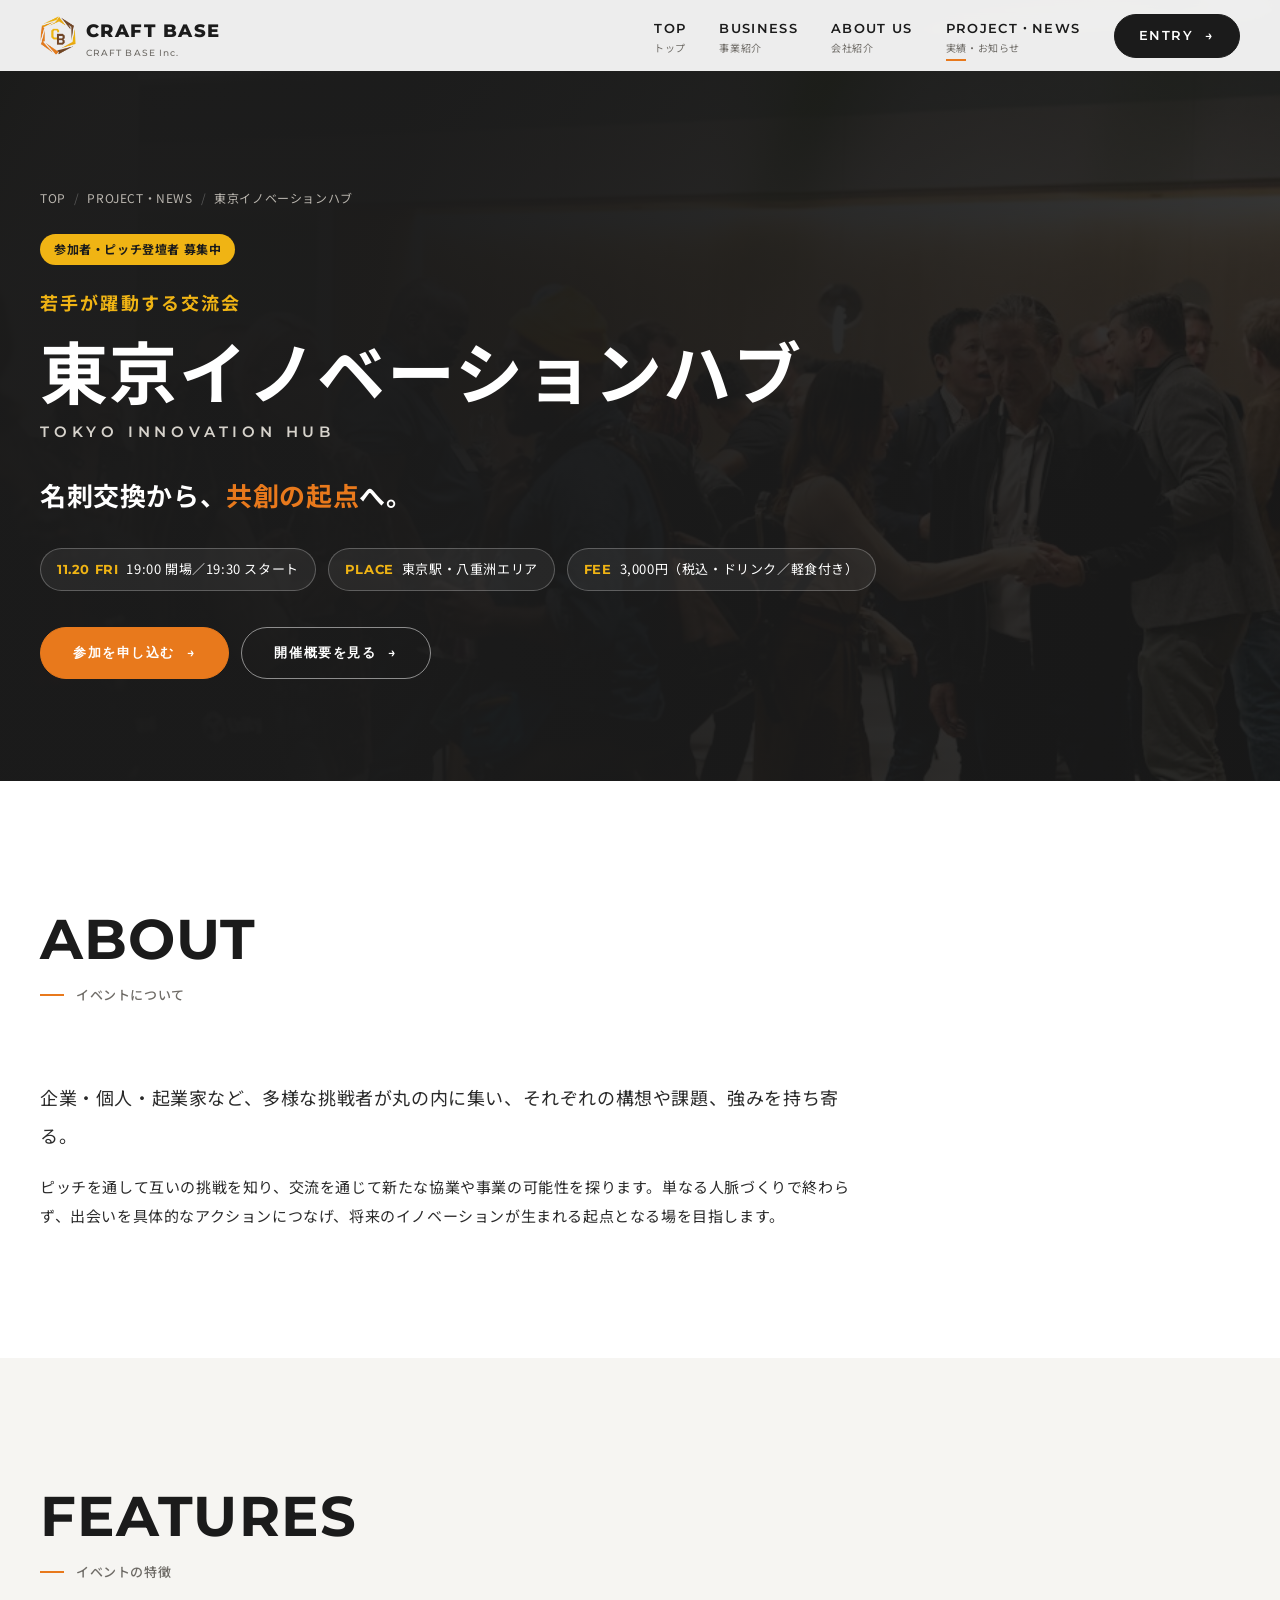
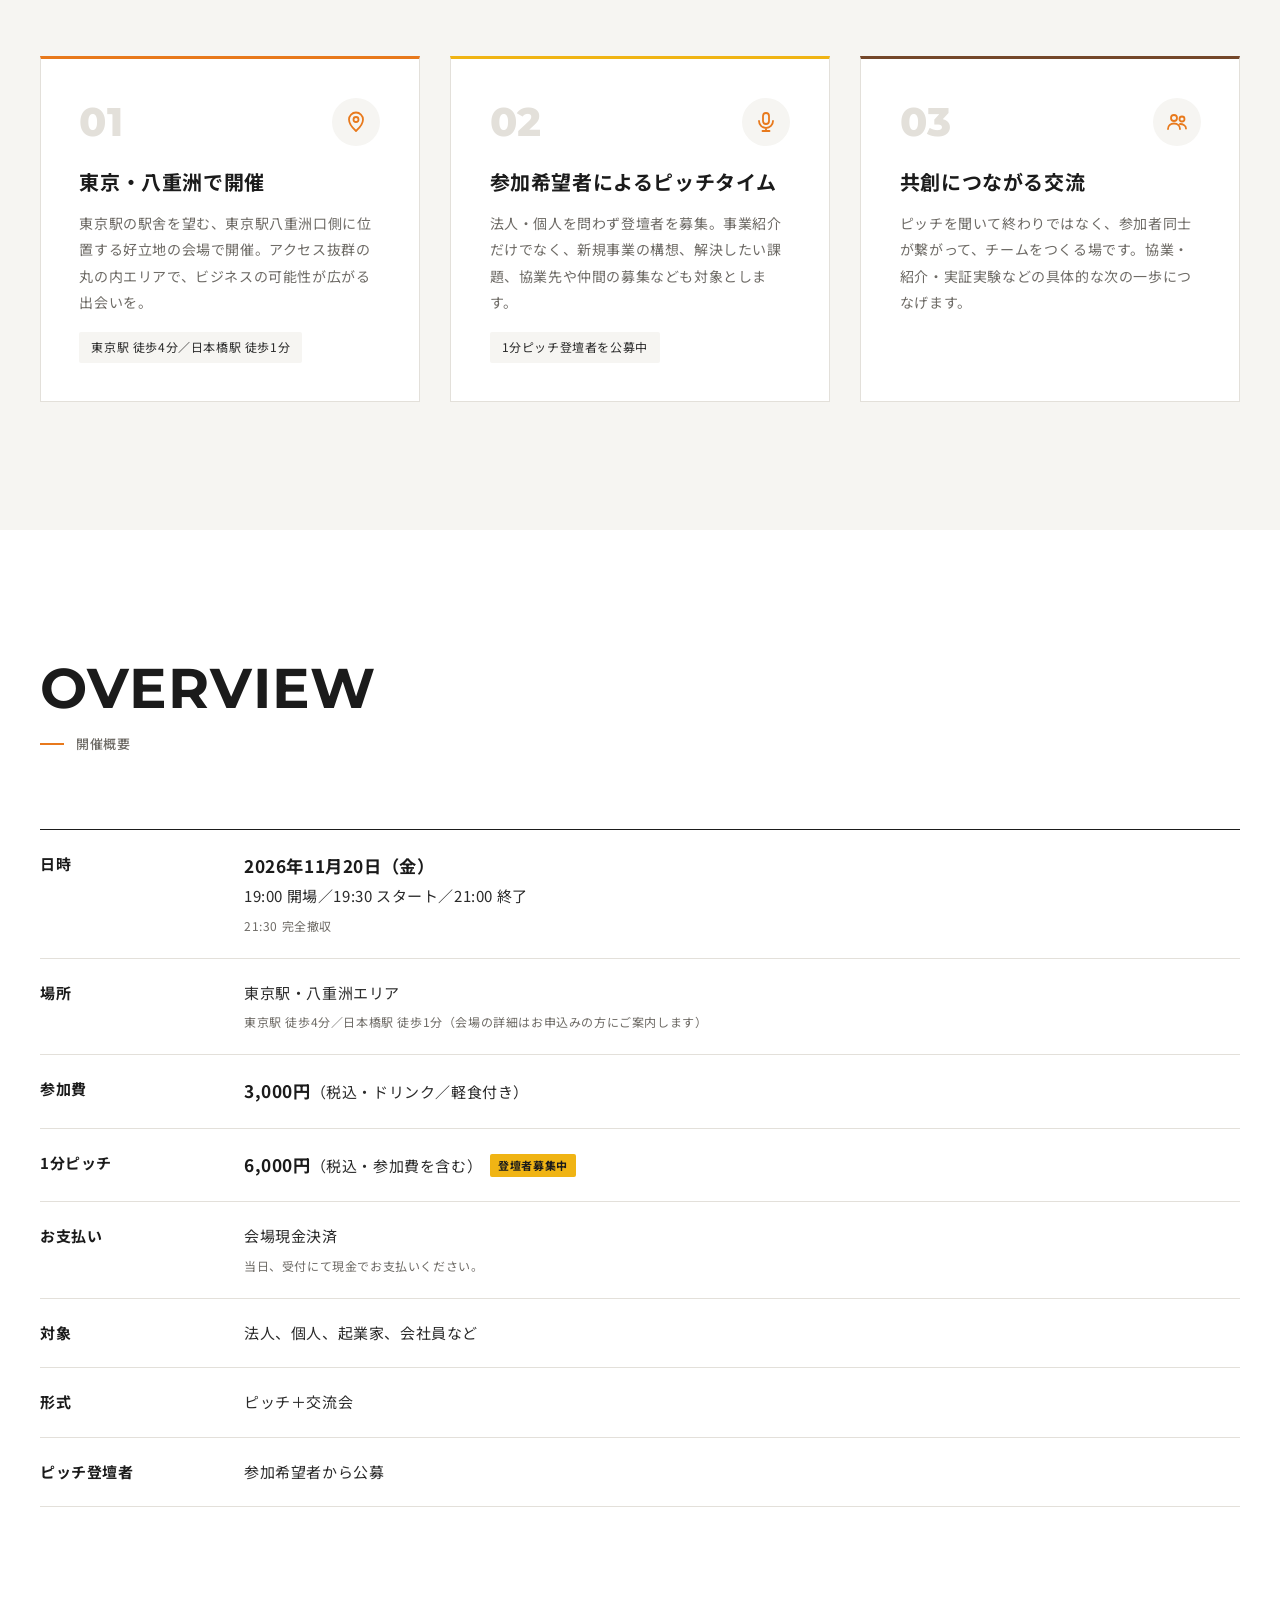
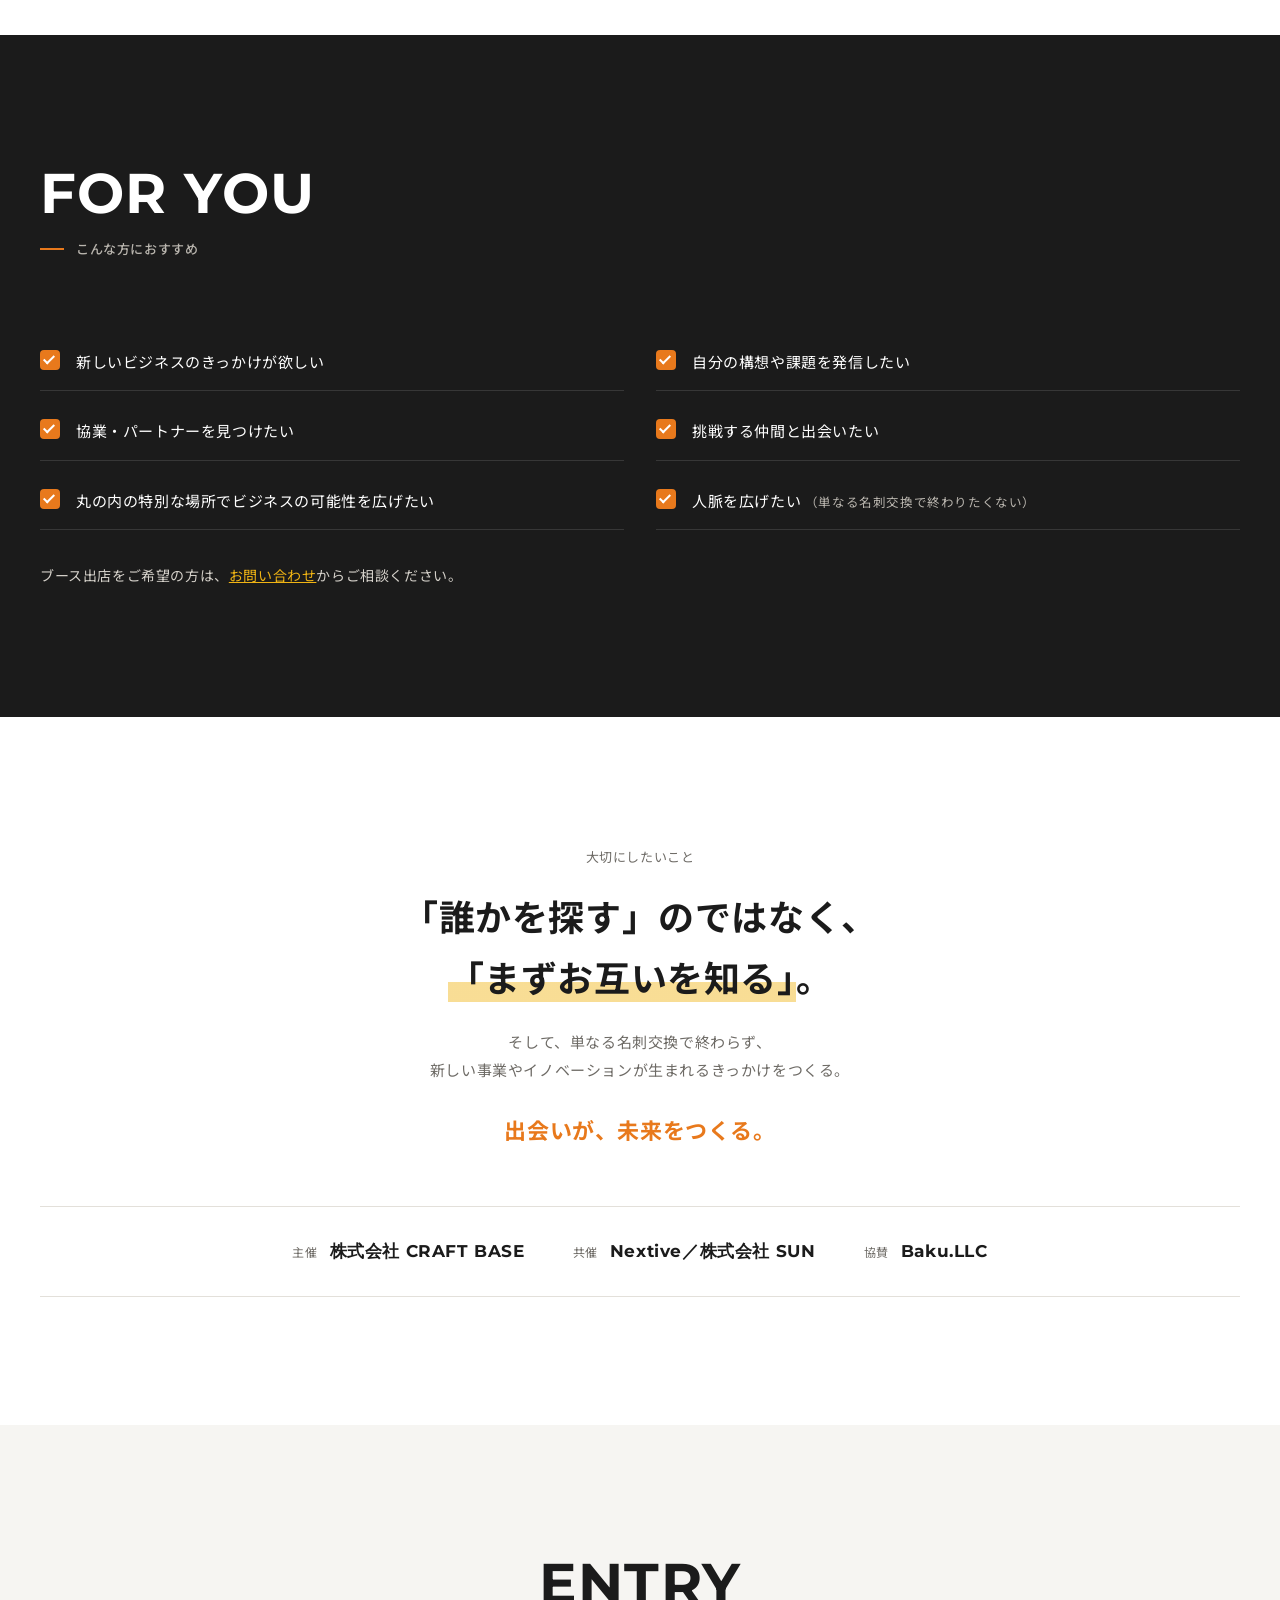
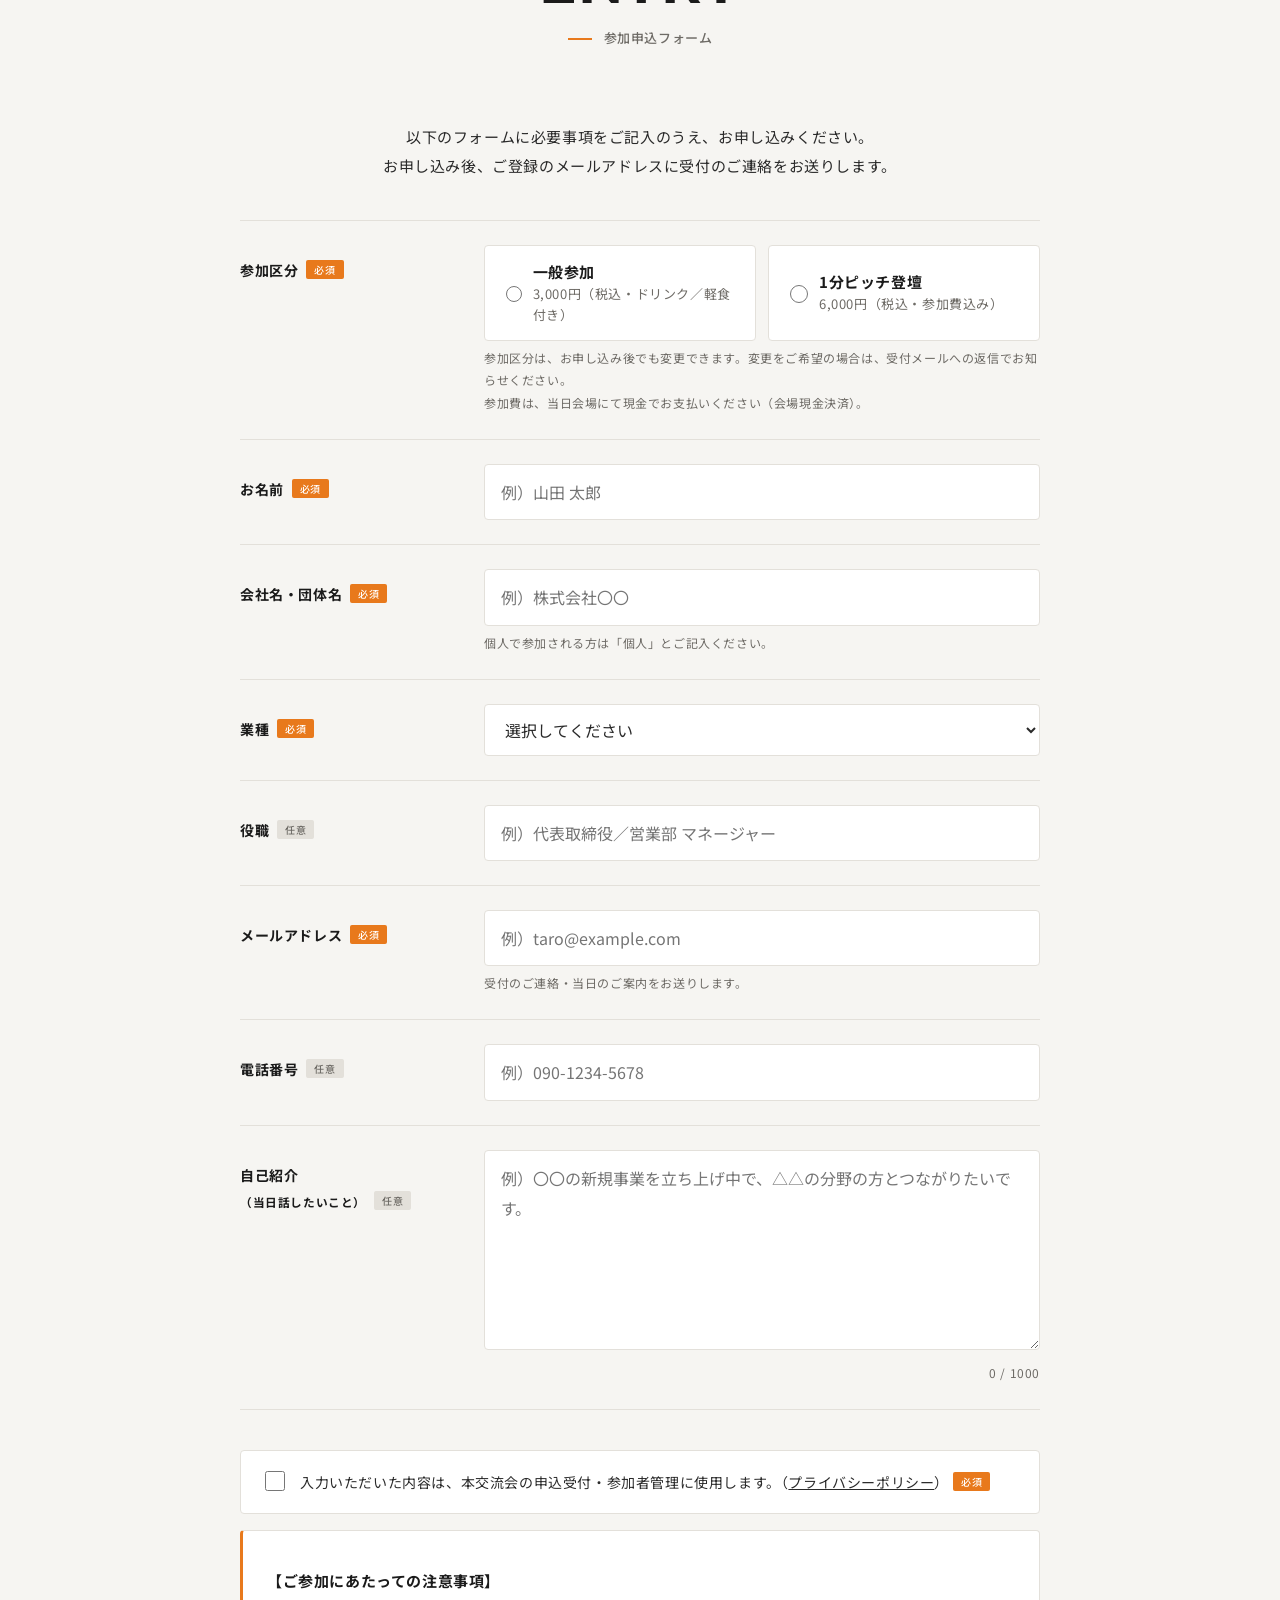
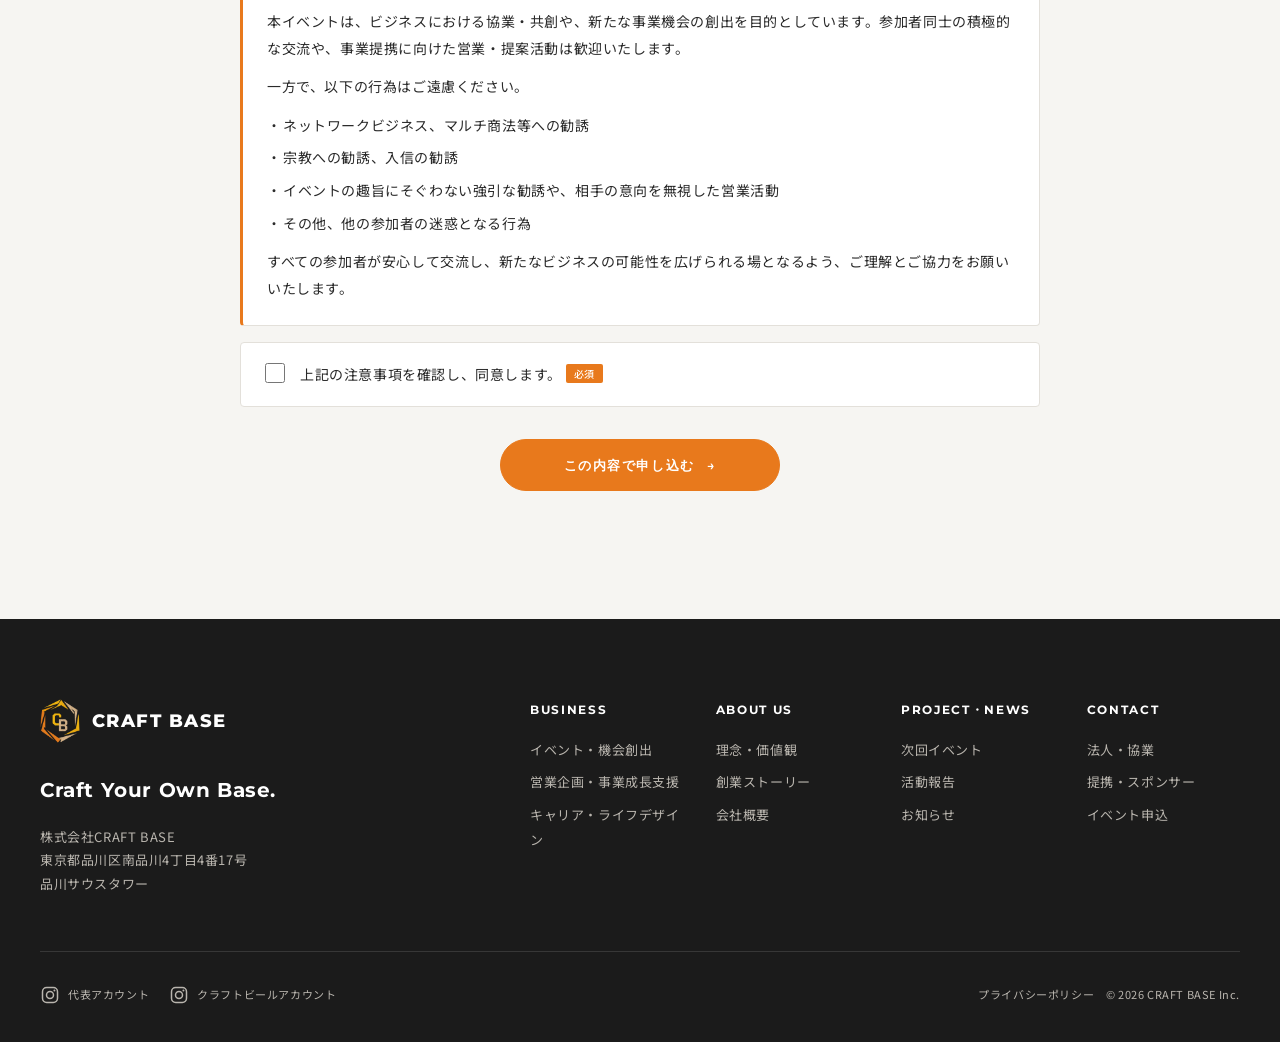
==== commit 72bc996f: "東京イノベーションハブ: 支払いを会場現金決済と明記し、共催に株式会社SUNを追加 - TOP・NEWS・申込ページに「お支払い：会場現金決済」を追加 - 受付メールの開催概要にお支払い方法を記載 -" ====
--- a/events/tokyo-innovation-hub/index.html
+++ b/events/tokyo-innovation-hub/index.html
@@ -132,6 +132,7 @@
           <div><dt>場所</dt><dd>東京駅・八重洲エリア<small>東京駅 徒歩4分／日本橋駅 徒歩1分（会場の詳細はお申込みの方にご案内します）</small></dd></div>
           <div><dt>参加費</dt><dd><strong>3,000円</strong>（税込・ドリンク／軽食付き）</dd></div>
           <div><dt>1分ピッチ</dt><dd><strong>6,000円</strong>（税込・参加費を含む）<span class="ev-tag">登壇者募集中</span></dd></div>
+          <div><dt>お支払い</dt><dd>会場現金決済<small>当日、受付にて現金でお支払いください。</small></dd></div>
           <div><dt>対象</dt><dd>法人、個人、起業家、会社員など</dd></div>
           <div><dt>形式</dt><dd>ピッチ＋交流会</dd></div>
           <div><dt>ピッチ登壇者</dt><dd>参加希望者から公募</dd></div>
@@ -169,7 +170,7 @@
         </div>
         <dl class="ev-orgs mt-l reveal">
           <div><dt>主催</dt><dd>株式会社 CRAFT BASE</dd></div>
-          <div><dt>共催</dt><dd>Nextive</dd></div>
+          <div><dt>共催</dt><dd>Nextive／株式会社 SUN</dd></div>
           <div><dt>協賛</dt><dd>Baku.LLC</dd></div>
         </dl>
       </div>
@@ -189,7 +190,7 @@
           空のあいだは送信せず、送られる内容を画面に表示するプレビュー動作になる。
         -->
         <form class="form" id="entry-form" novalidate
-              data-endpoint=""
+              data-endpoint="https://script.google.com/macros/s/AKfycbyHCEotN-N3oEuOQs2FqYvbqGcC3jAMKRTZWnvBUcLXQUExd_4ADArMhQ2B_ZkE7M1CFA/exec"
               data-event-id="20261120-tokyo-innovation-hub"
               data-event-name="東京イノベーションハブ（2026/11/20）">
           <div class="form__row">
@@ -199,7 +200,7 @@
                 <label class="ev-type"><input type="radio" name="entry_type" value="一般参加" required><span><b>一般参加</b>3,000円（税込・ドリンク／軽食付き）</span></label>
                 <label class="ev-type"><input type="radio" name="entry_type" value="1分ピッチ登壇"><span><b>1分ピッチ登壇</b>6,000円（税込・参加費込み）</span></label>
               </div>
-              <p class="form__hint">参加区分は、お申し込み後でも変更できます。変更をご希望の場合は、受付メールへの返信でお知らせください。</p>
+              <p class="form__hint">参加区分は、お申し込み後でも変更できます。変更をご希望の場合は、受付メールへの返信でお知らせください。<br>参加費は、当日会場にて現金でお支払いください（会場現金決済）。</p>
             </div>
           </div>
           <div class="form__row">
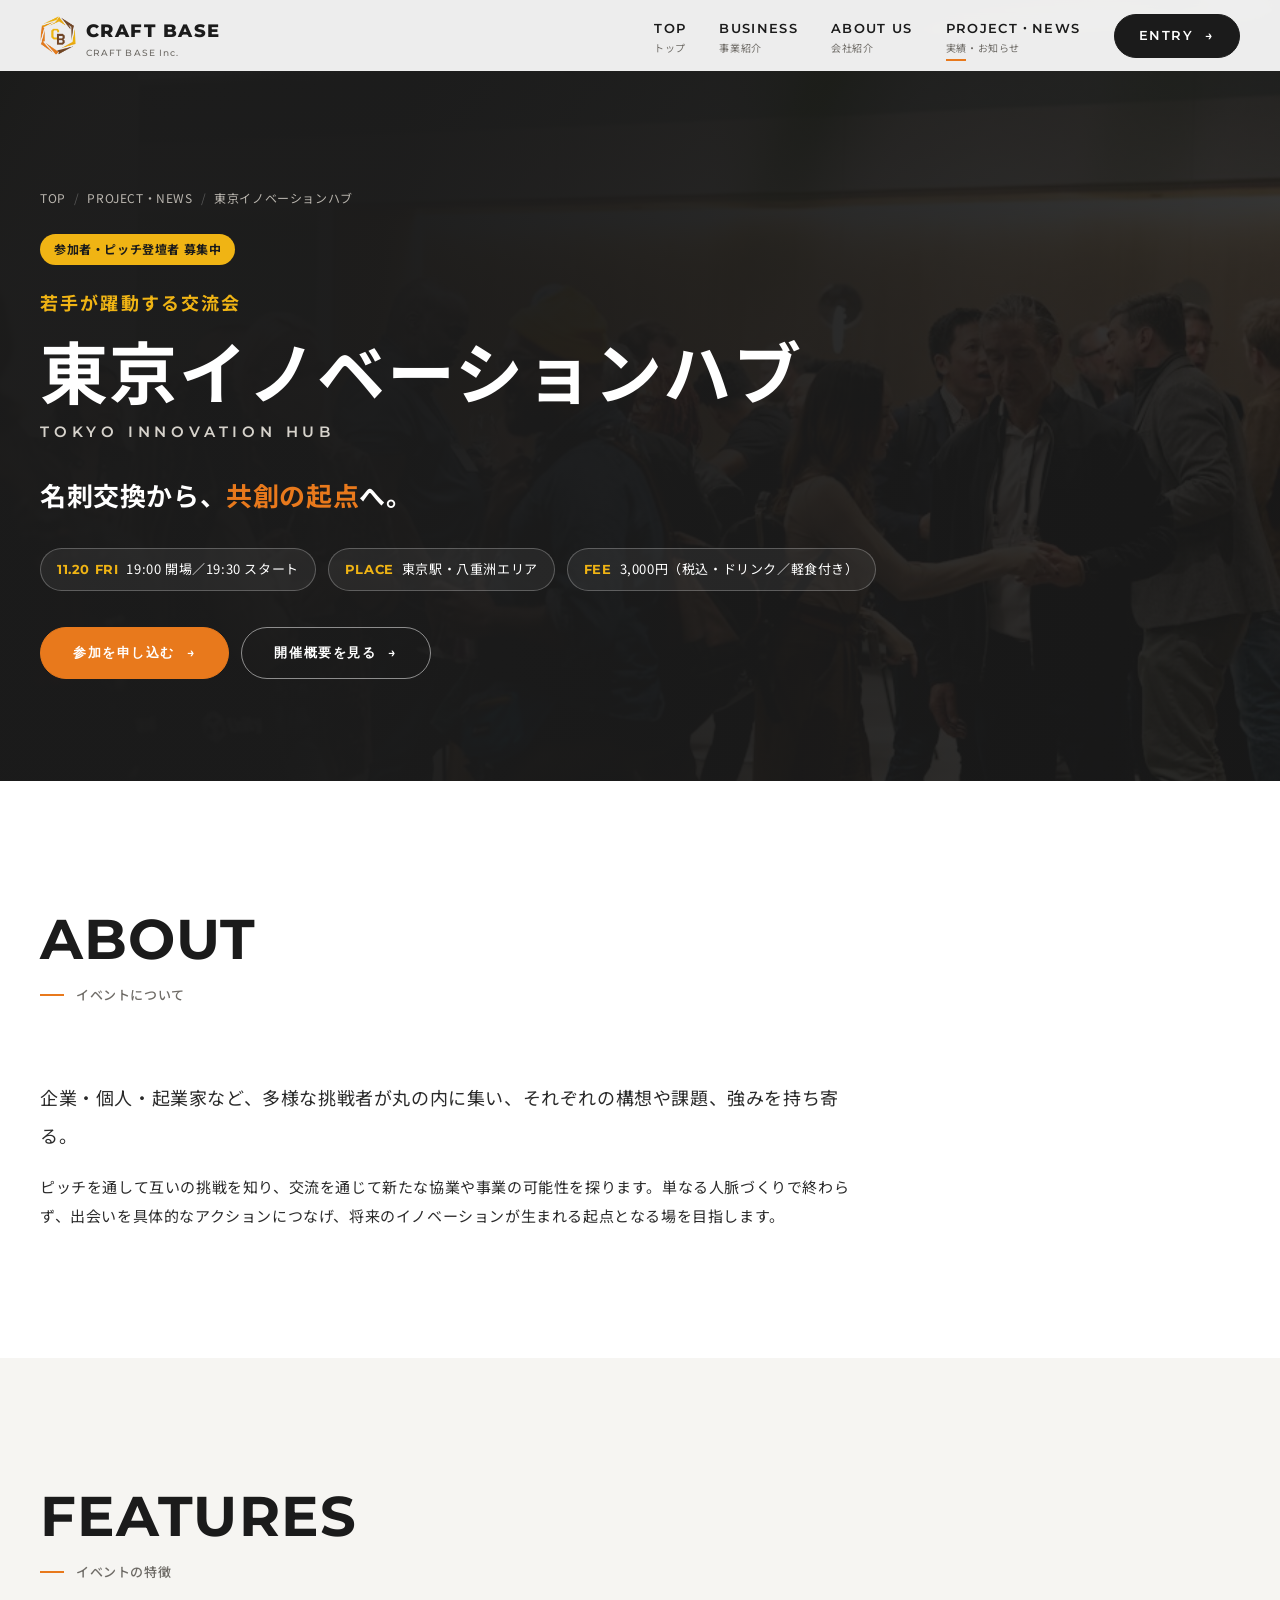
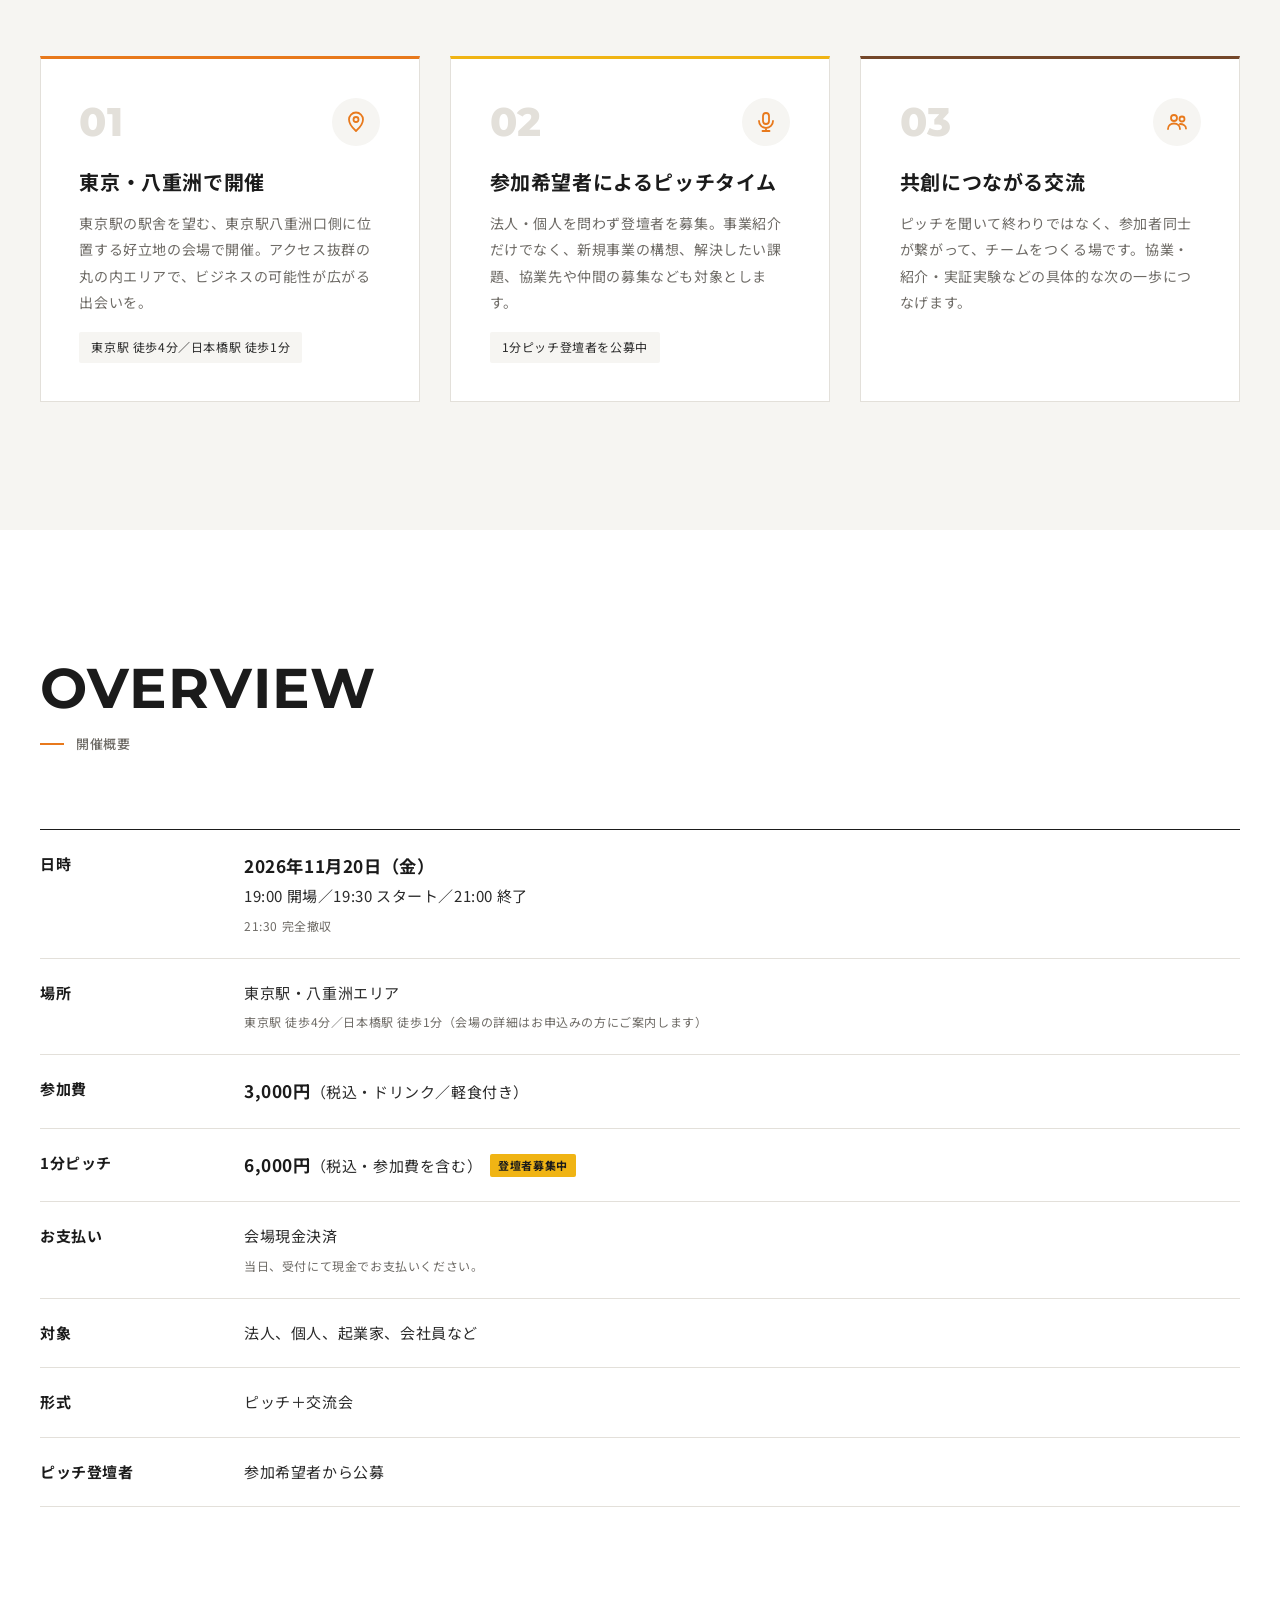
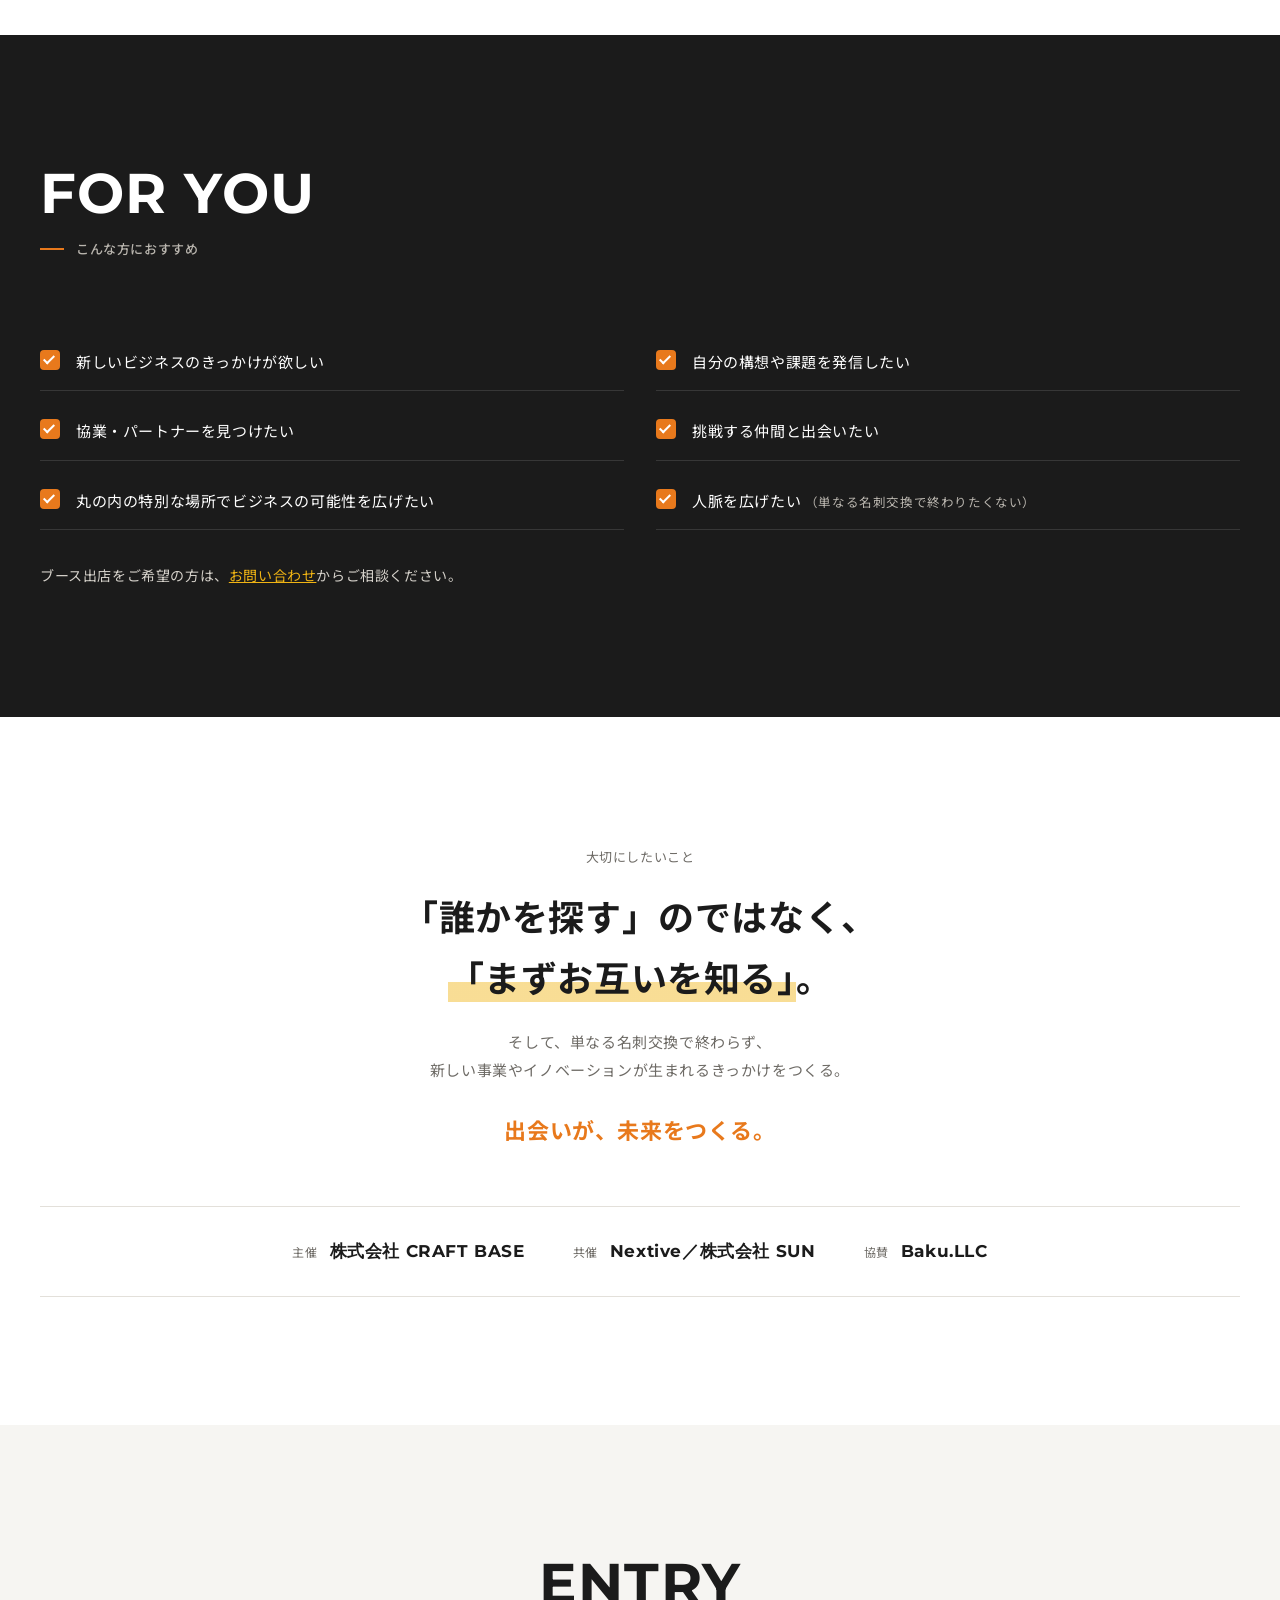
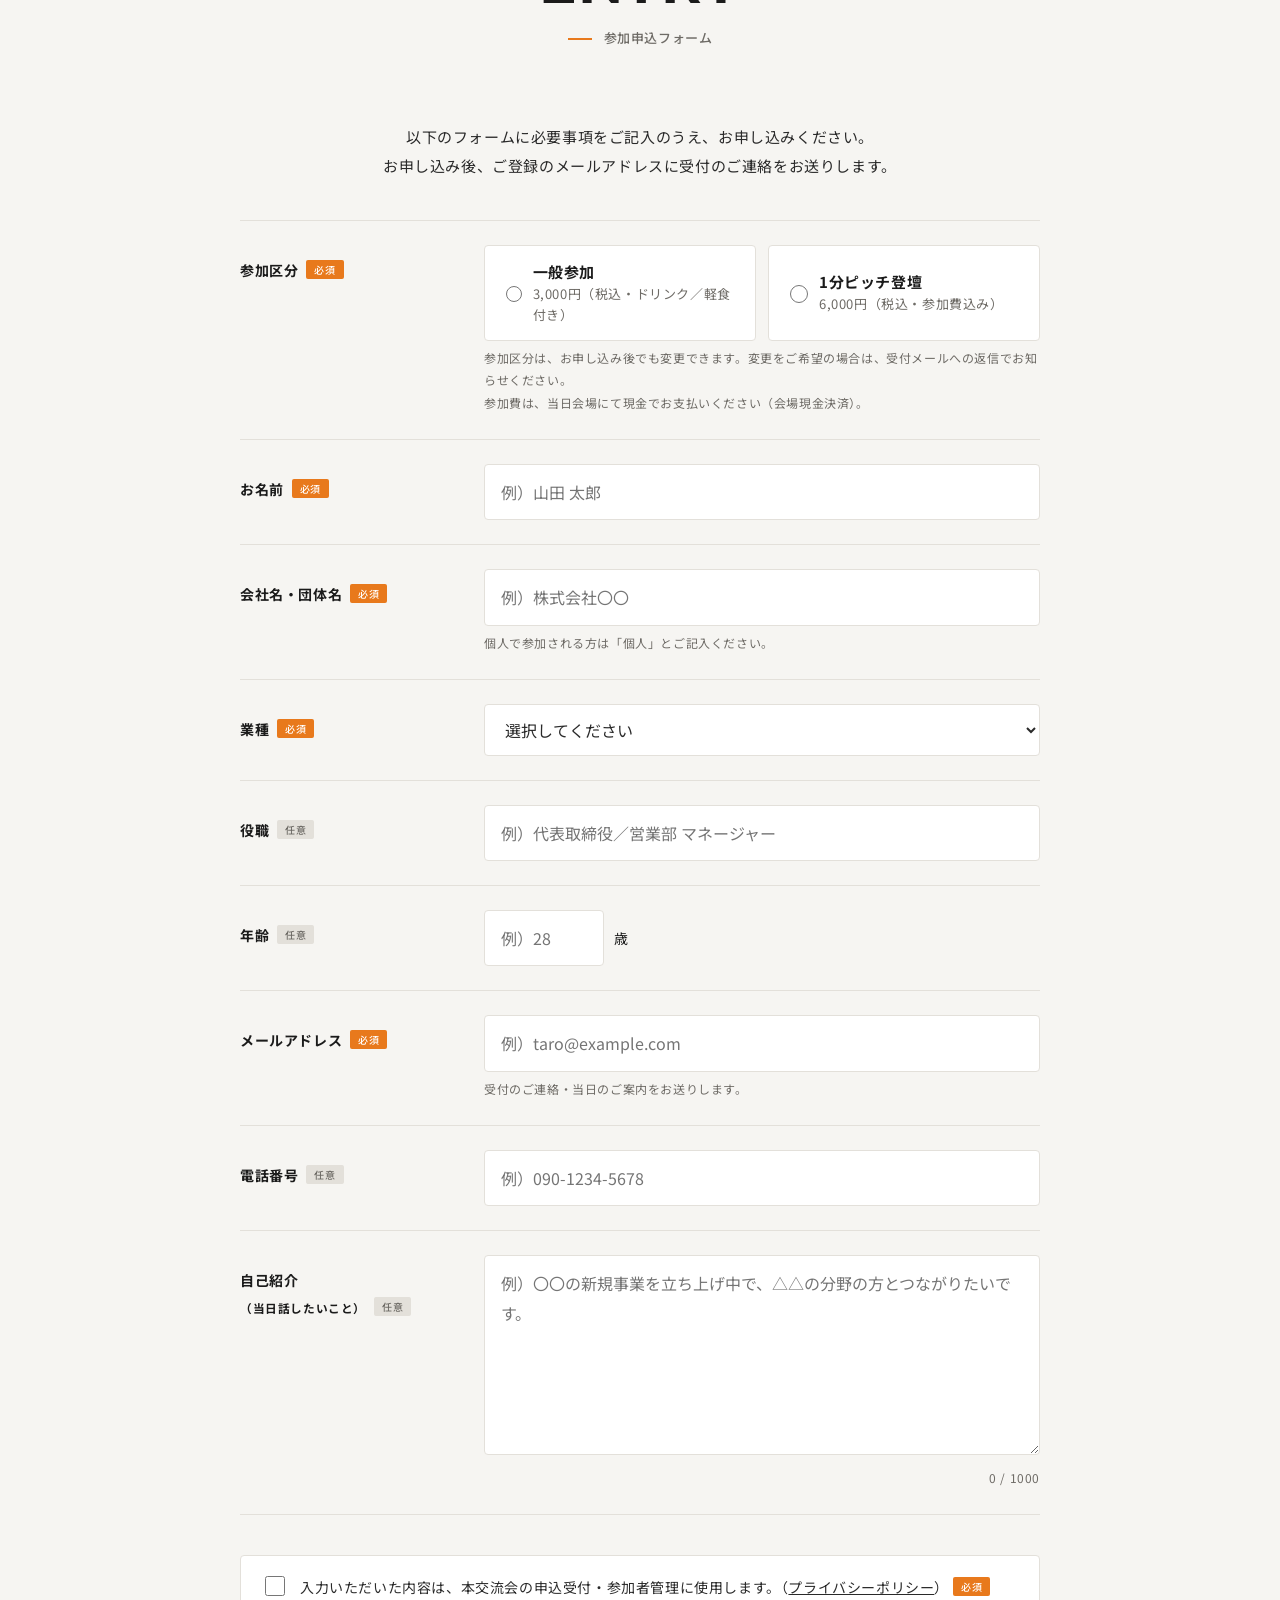
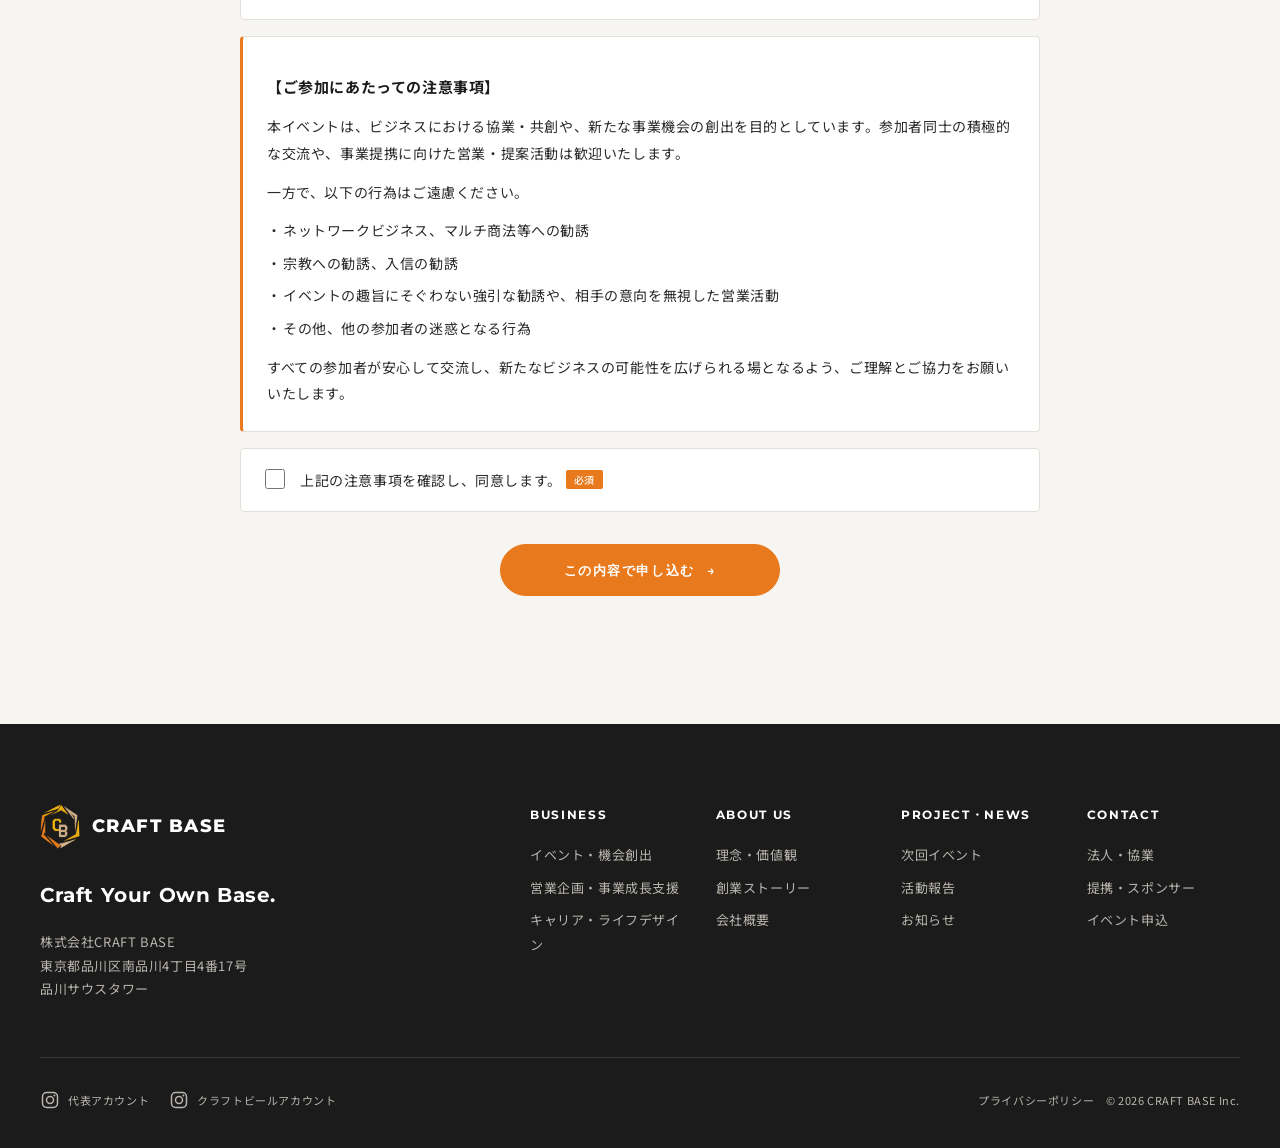
==== commit da9d3173: "申込フォームに年齢（任意）を追加し、Apps Script を見出し名で書き込む方式に変更 - 役職の下に年齢欄（15〜99、全角数字も可）を追加 - gs: 見出し名で列を特定して書き込み、足りない" ====
--- a/events/tokyo-innovation-hub/index.html
+++ b/events/tokyo-innovation-hub/index.html
@@ -243,6 +243,10 @@
             <div><input id="f-position" type="text" name="position" autocomplete="organization-title" maxlength="60" placeholder="例）代表取締役／営業部 マネージャー"></div>
           </div>
           <div class="form__row">
+            <label class="form__label" for="f-age">年齢<span class="opt">任意</span></label>
+            <div class="form__age"><input id="f-age" type="text" name="age" inputmode="numeric" maxlength="3" placeholder="例）28"><span>歳</span></div>
+          </div>
+          <div class="form__row">
             <label class="form__label" for="f-email">メールアドレス<span class="req">必須</span></label>
             <div>
               <input id="f-email" type="email" name="email" autocomplete="email" maxlength="120" required placeholder="例）taro@example.com">
--- a/assets/css/event.css
+++ b/assets/css/event.css
@@ -86,6 +86,9 @@
 .ev-type span { font-size: 13px; line-height: 1.6; color: var(--c-gray); }
 .ev-type b { display: block; font-size: 15px; color: var(--c-ink); }
 .form__row.is-invalid .ev-type { border-color: #c0392b; }
+.form__age { display: flex; align-items: center; gap: 10px; }
+.form__age input { max-width: 120px; }
+.form__age span { font-size: 14px; color: var(--c-ink); }
 .form__hint { margin-top: 6px; font-size: 12px; color: var(--c-gray); }
 .form__counter { margin-top: 4px; font-size: 12px; color: var(--c-gray); text-align: right; }
 .form__other { margin-top: 10px; }
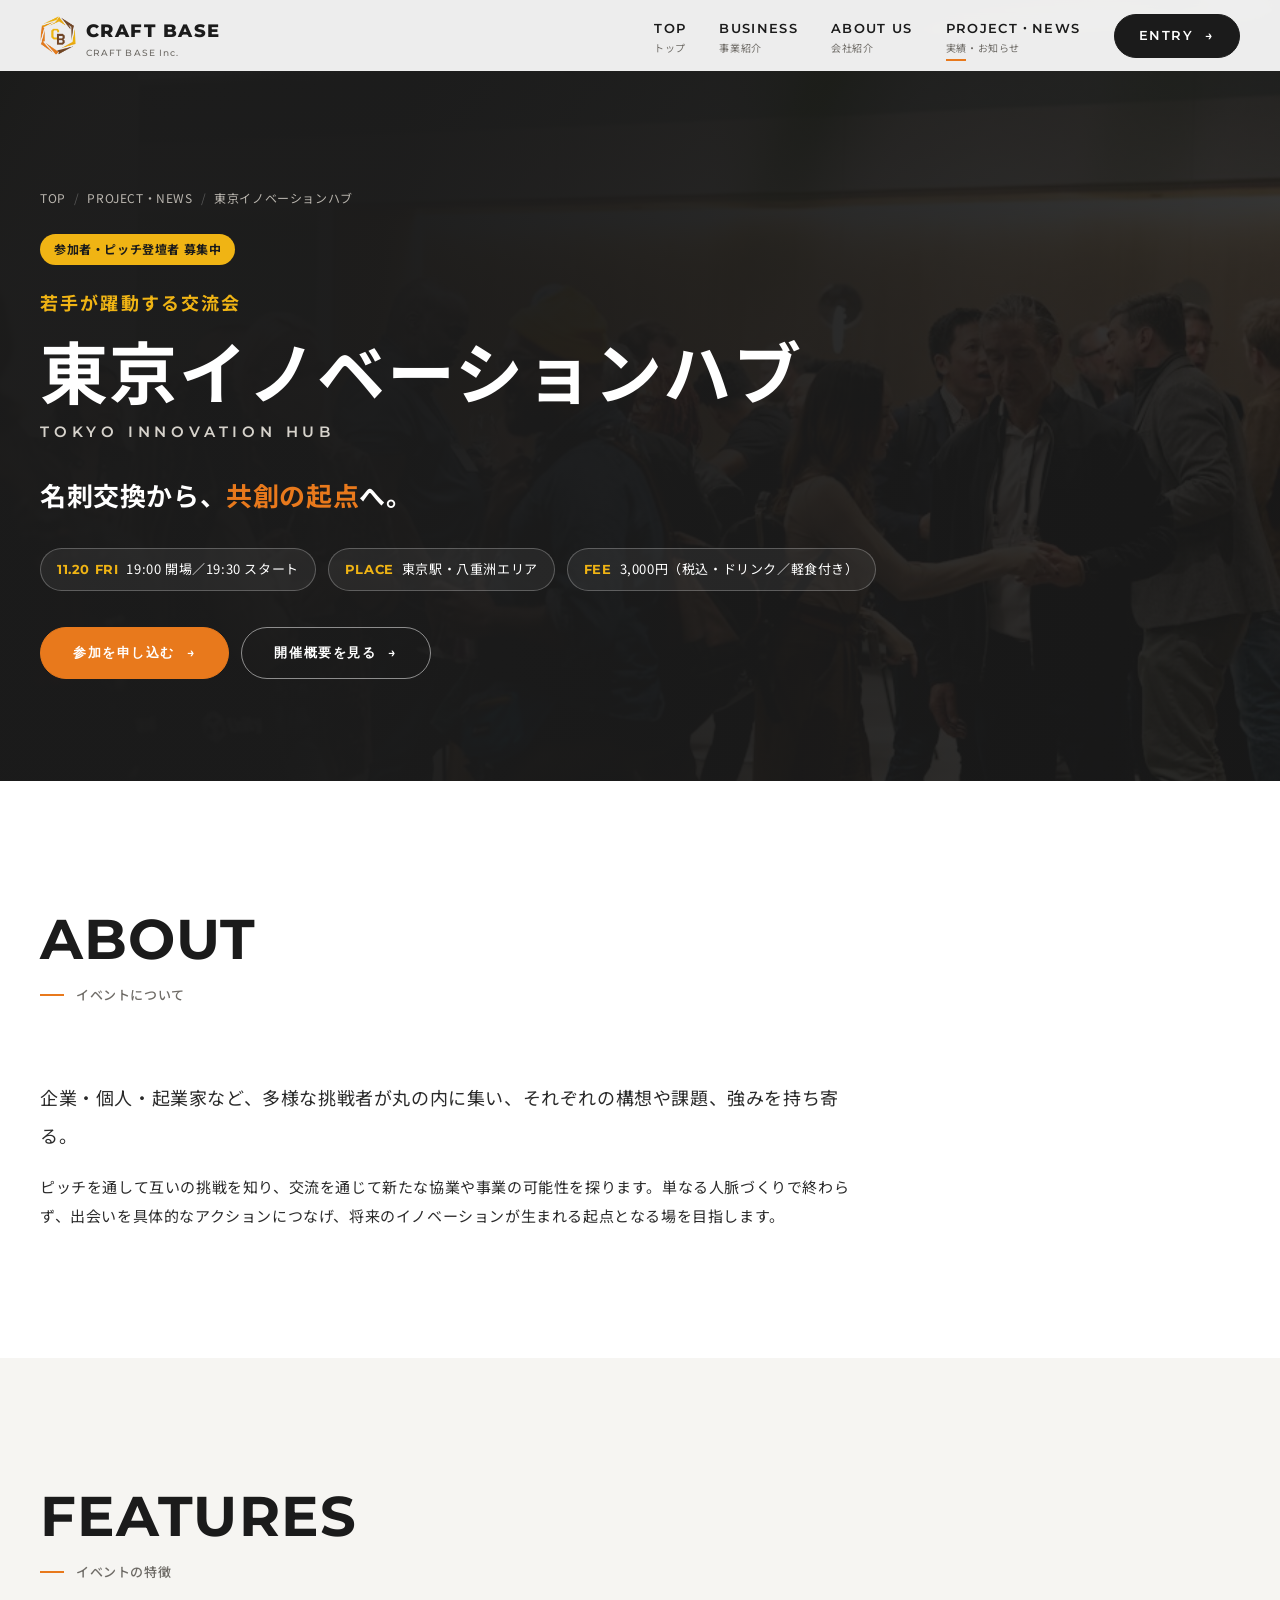
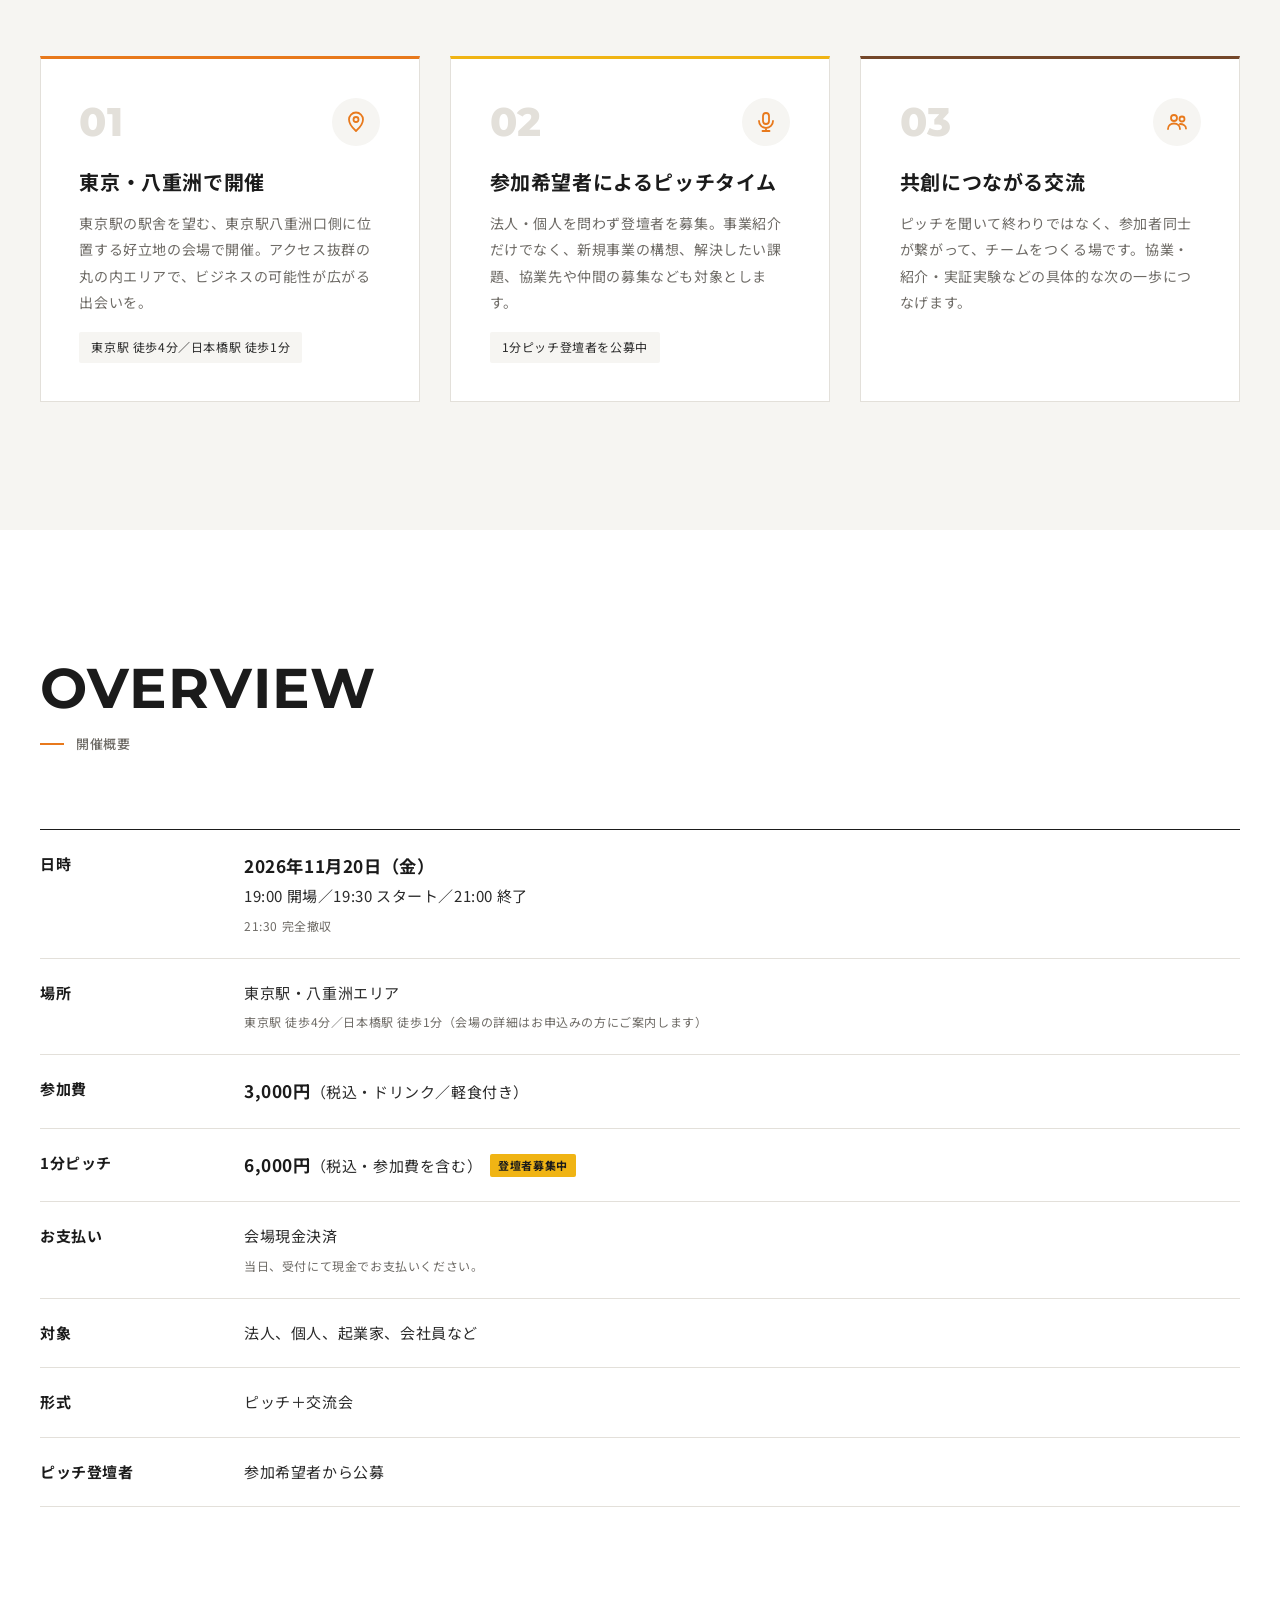
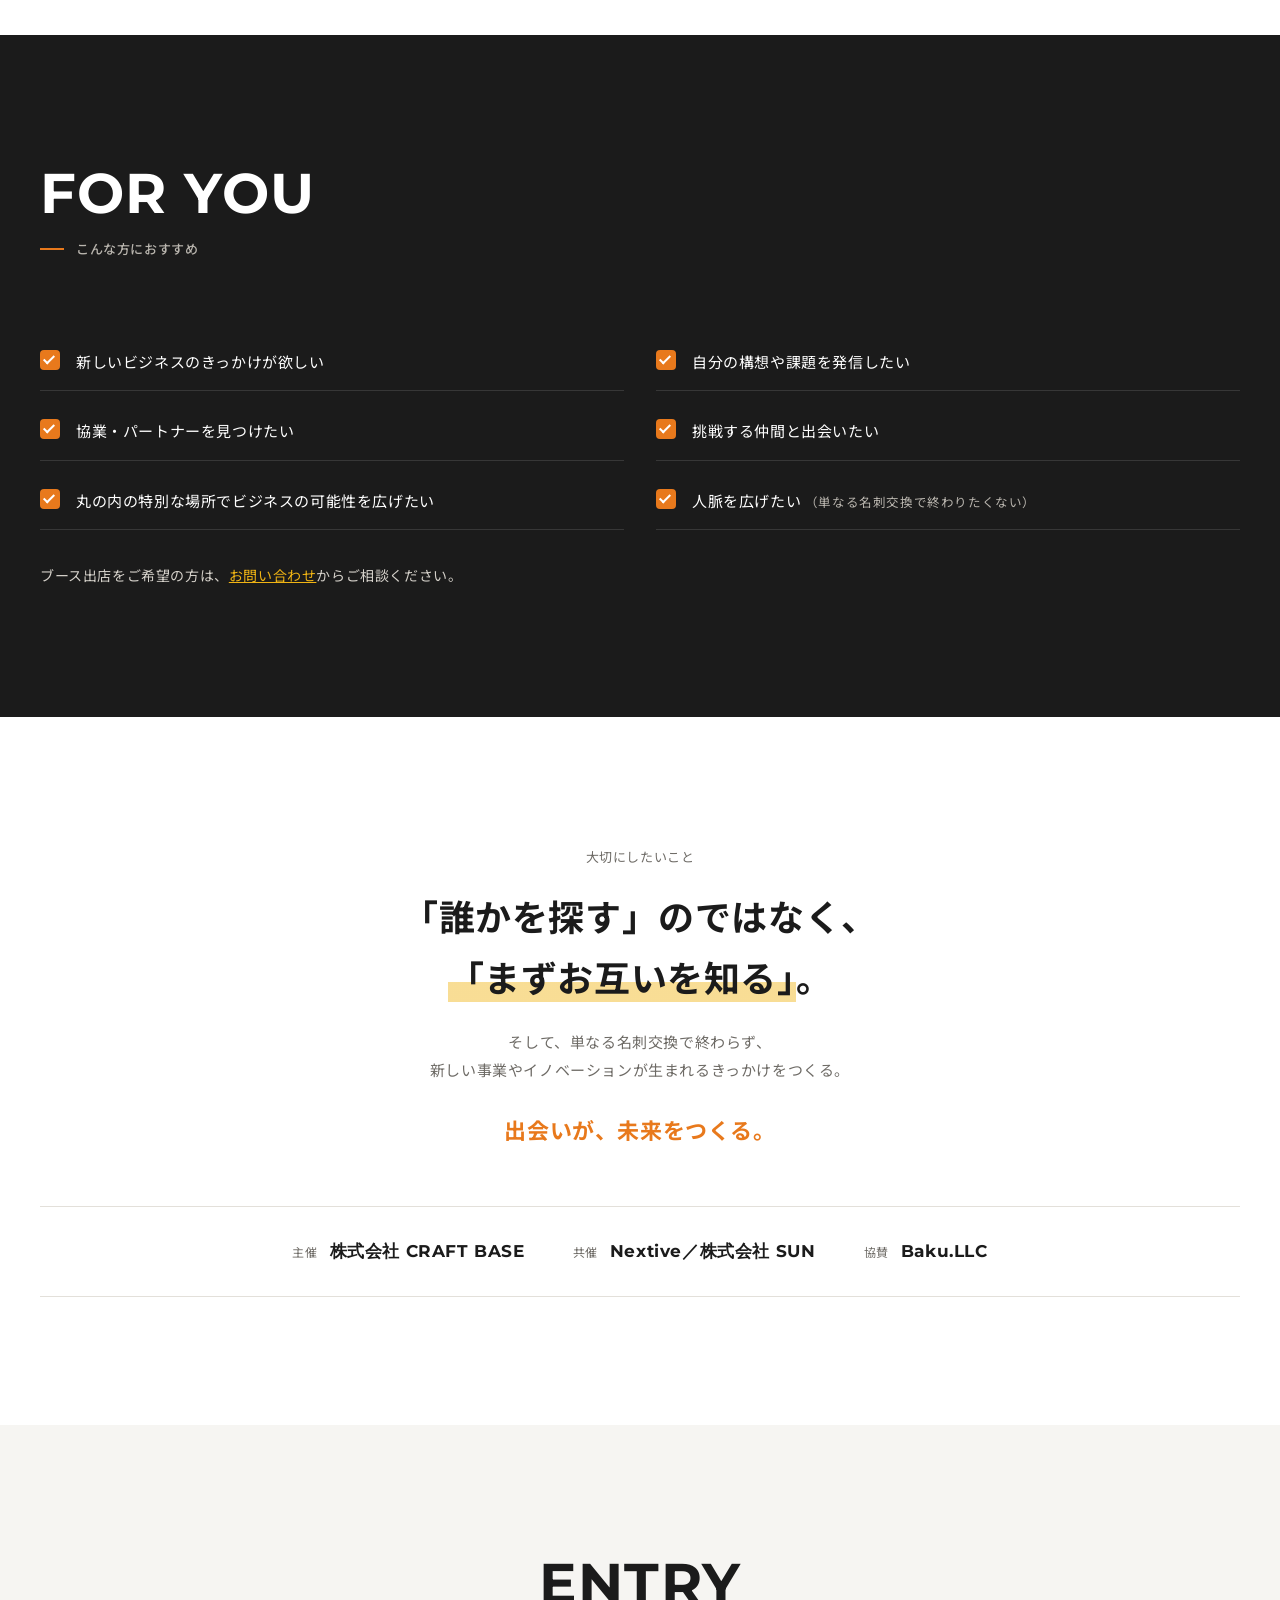
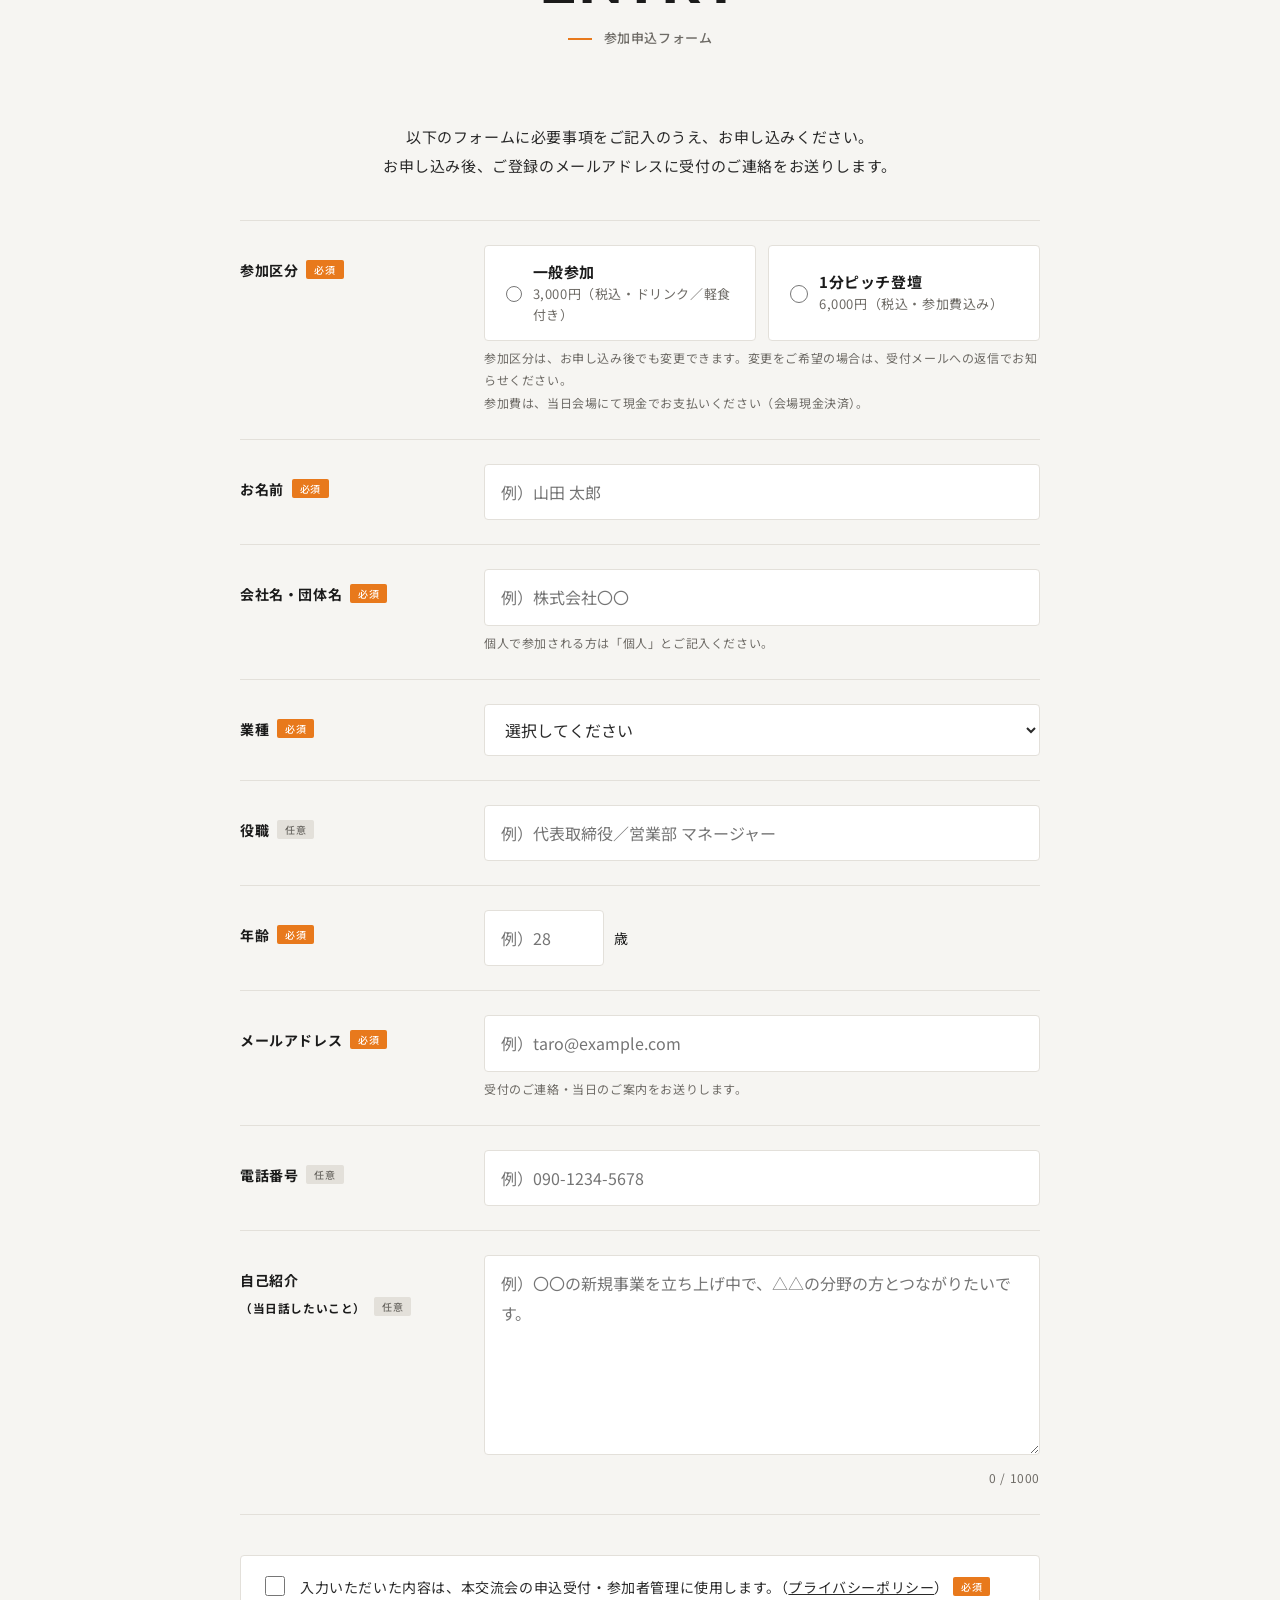
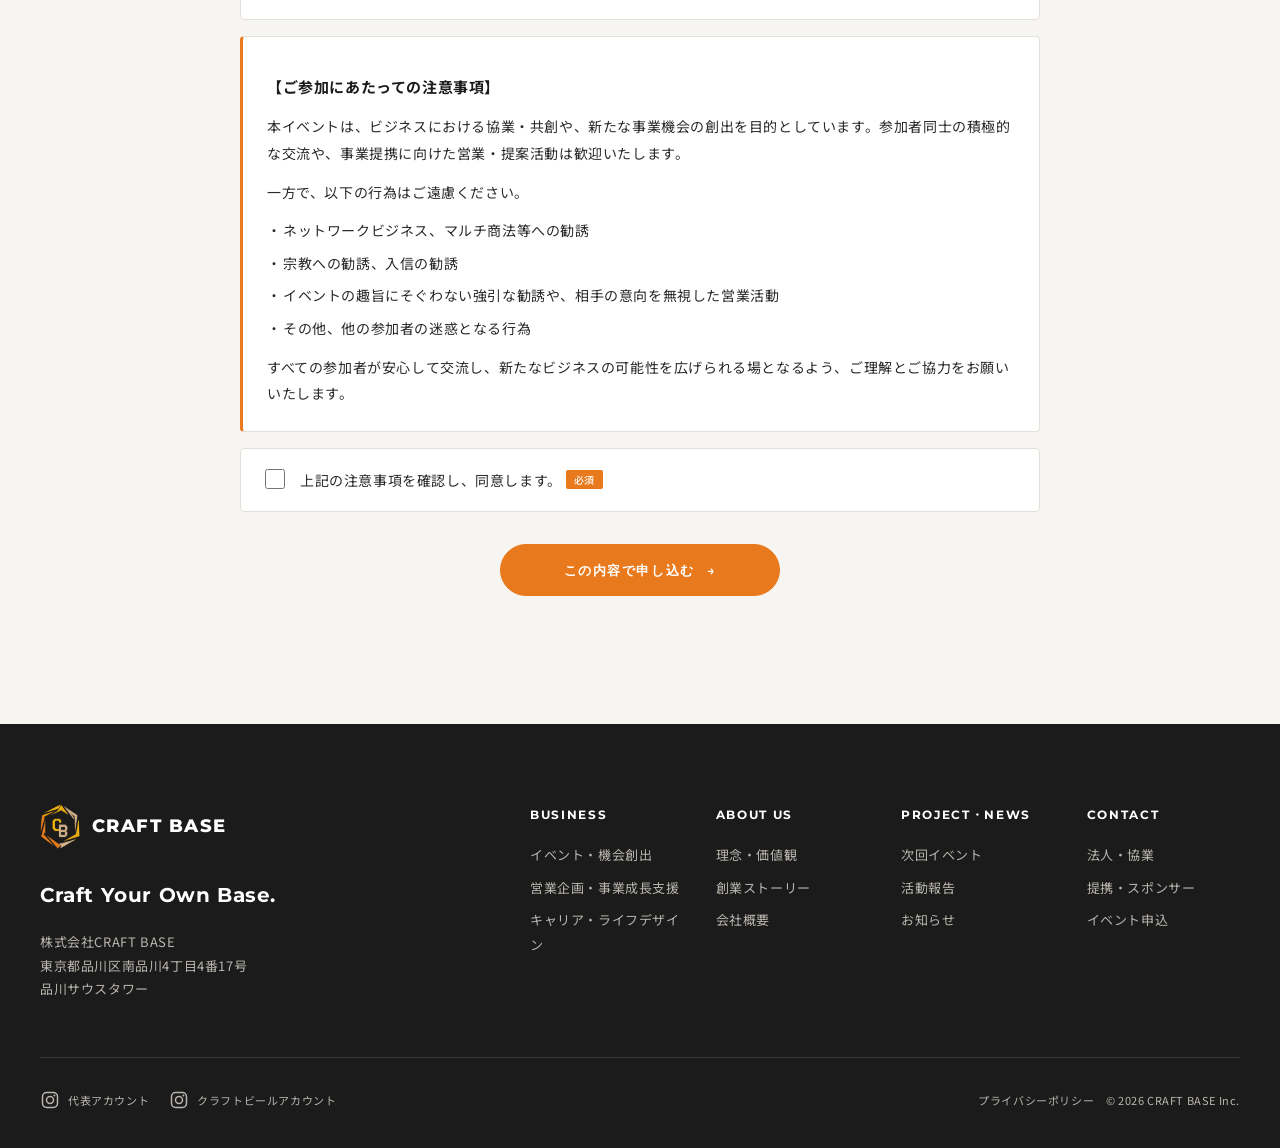
==== commit ae1aa2dc: "申込フォームの年齢を必須に変更 Co-Authored-By: Claude Opus 5.5 <noreply@anthropic.com>" ====
--- a/events/tokyo-innovation-hub/index.html
+++ b/events/tokyo-innovation-hub/index.html
@@ -243,8 +243,8 @@
             <div><input id="f-position" type="text" name="position" autocomplete="organization-title" maxlength="60" placeholder="例）代表取締役／営業部 マネージャー"></div>
           </div>
           <div class="form__row">
-            <label class="form__label" for="f-age">年齢<span class="opt">任意</span></label>
-            <div class="form__age"><input id="f-age" type="text" name="age" inputmode="numeric" maxlength="3" placeholder="例）28"><span>歳</span></div>
+            <label class="form__label" for="f-age">年齢<span class="req">必須</span></label>
+            <div class="form__age"><input id="f-age" type="text" name="age" inputmode="numeric" maxlength="3" required placeholder="例）28"><span>歳</span></div>
           </div>
           <div class="form__row">
             <label class="form__label" for="f-email">メールアドレス<span class="req">必須</span></label>
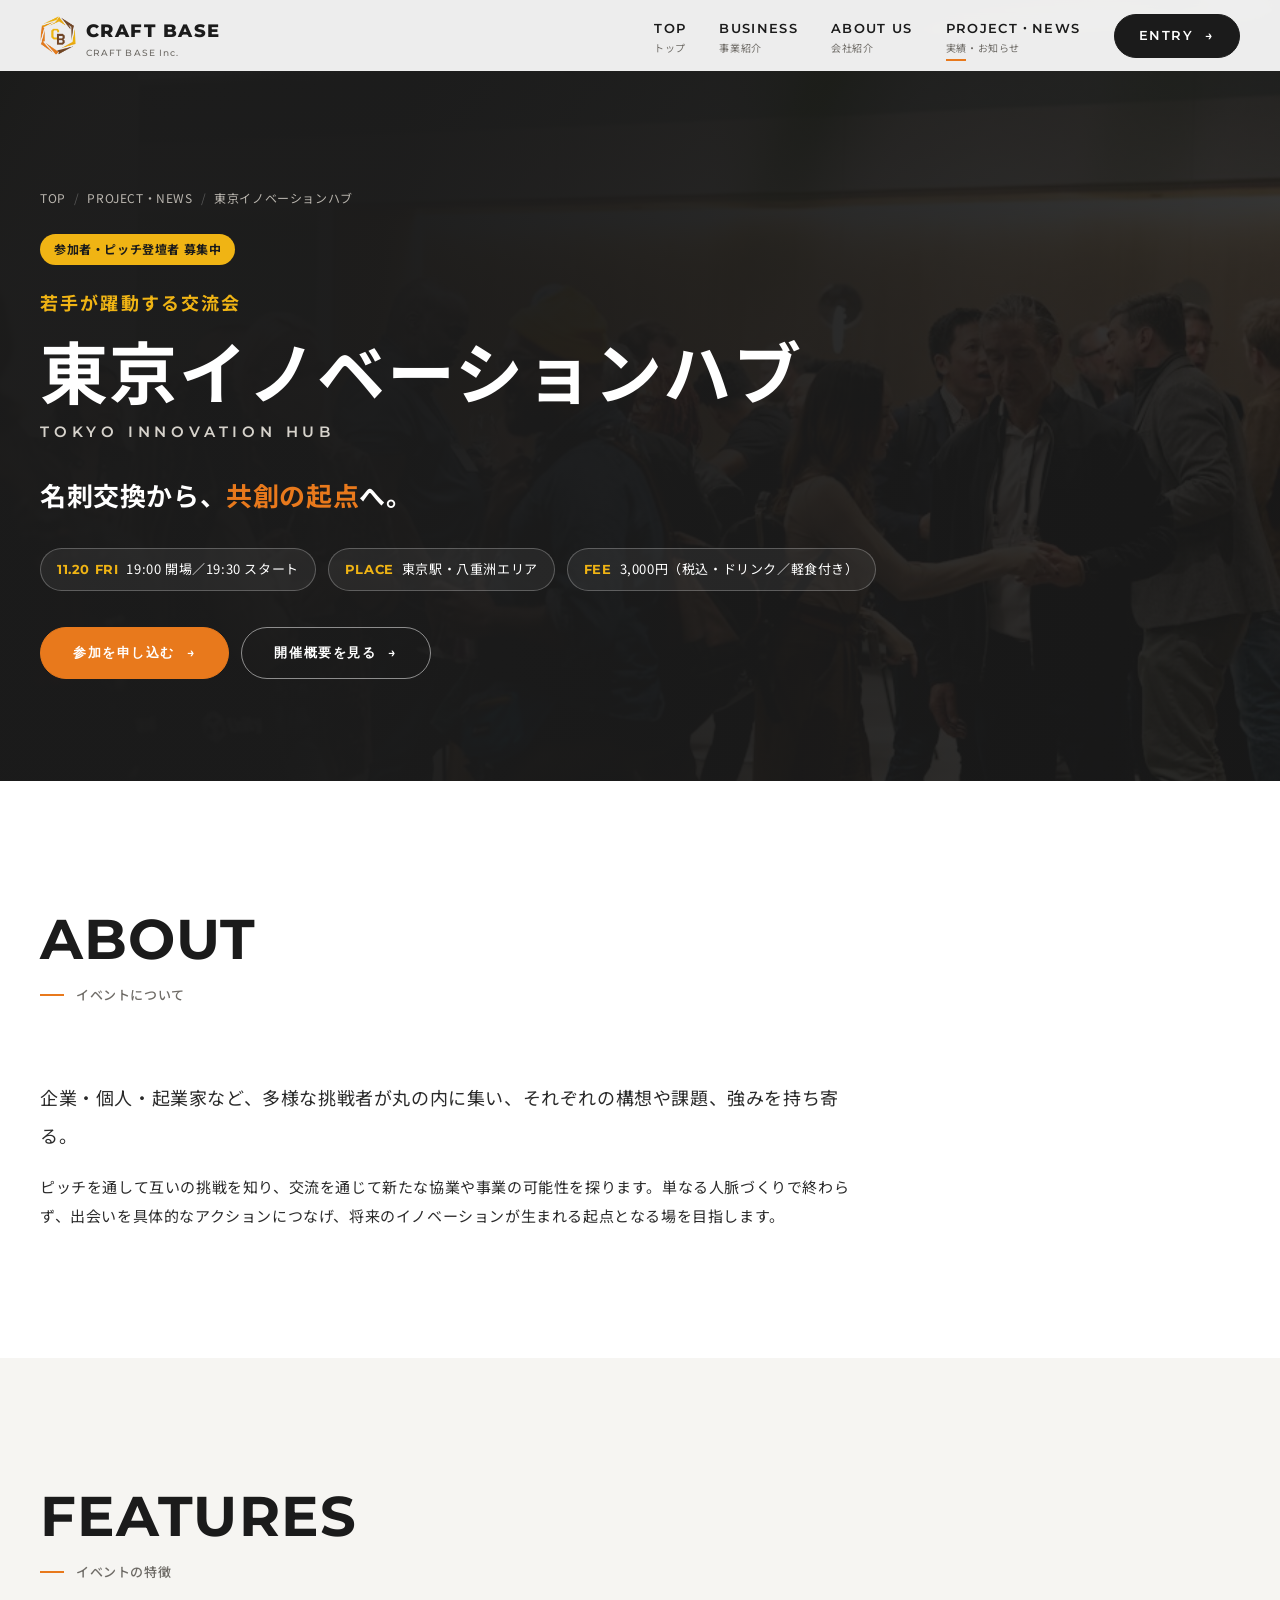
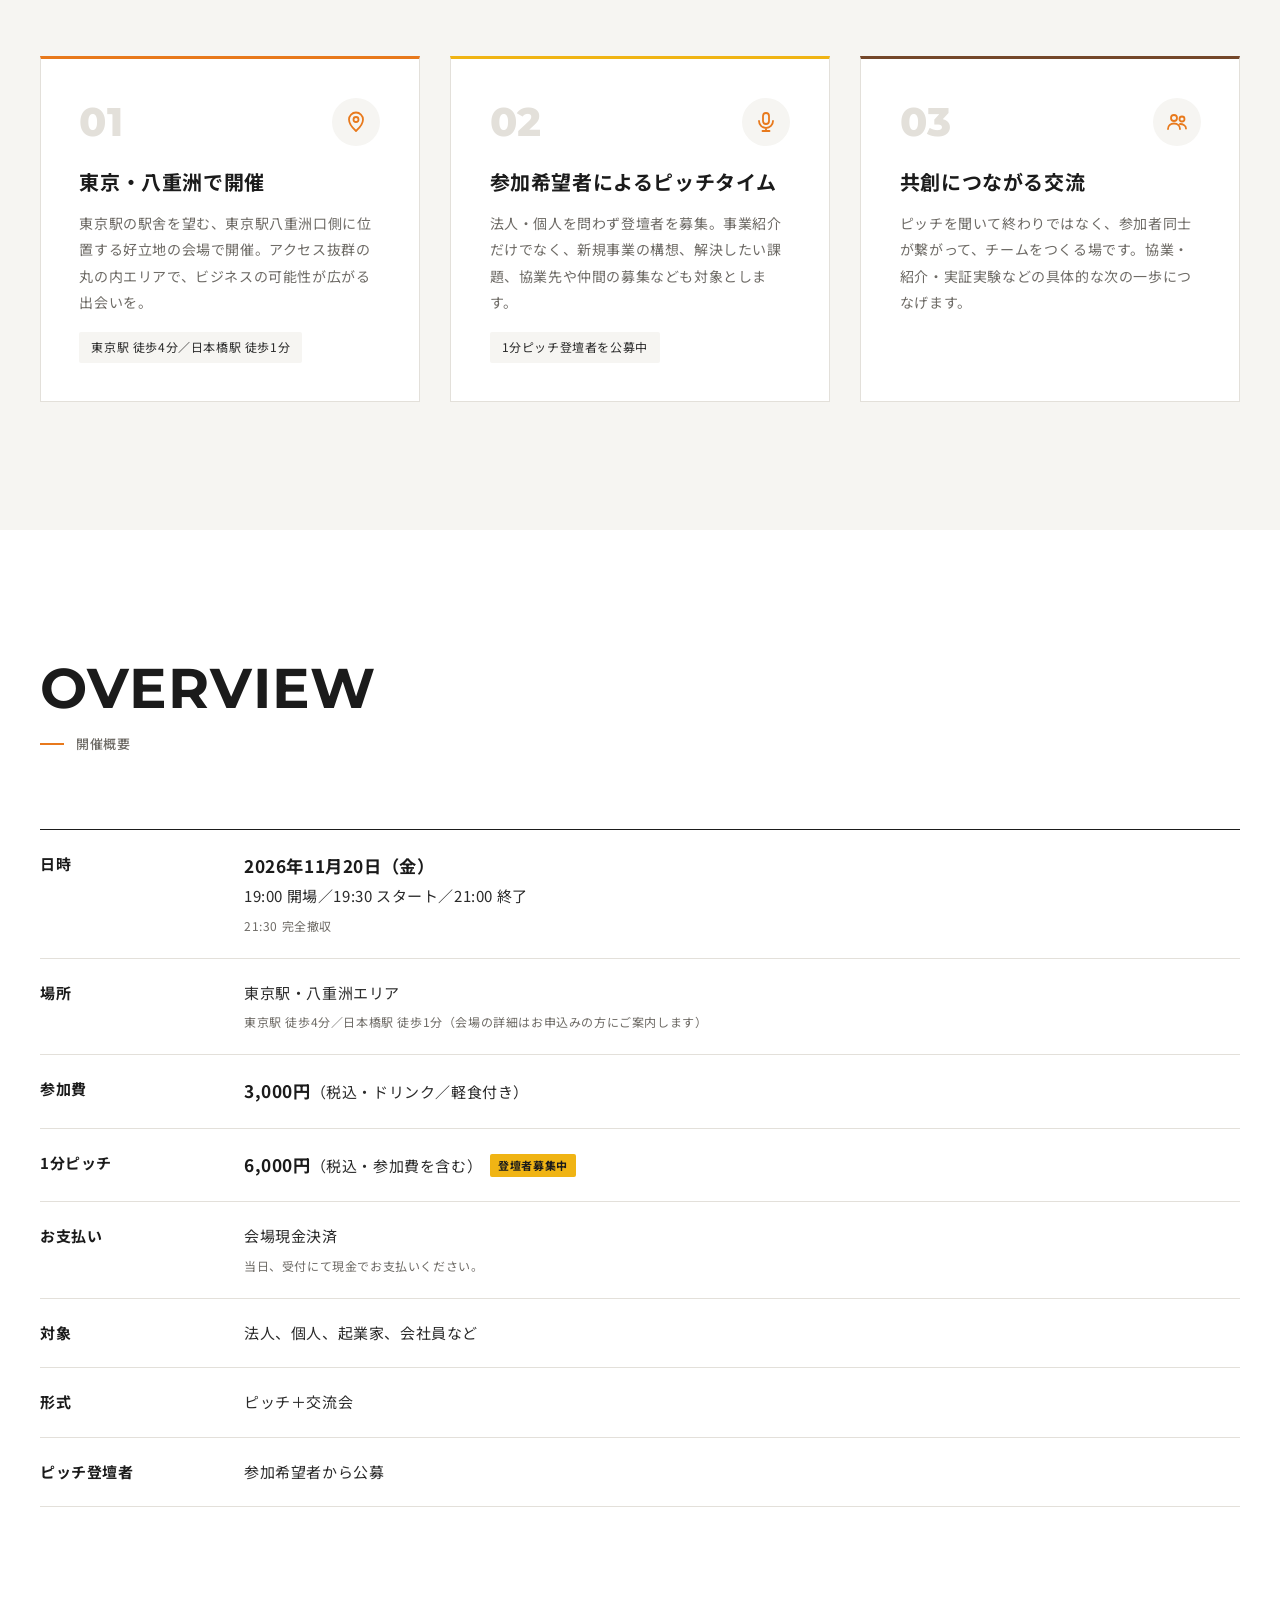
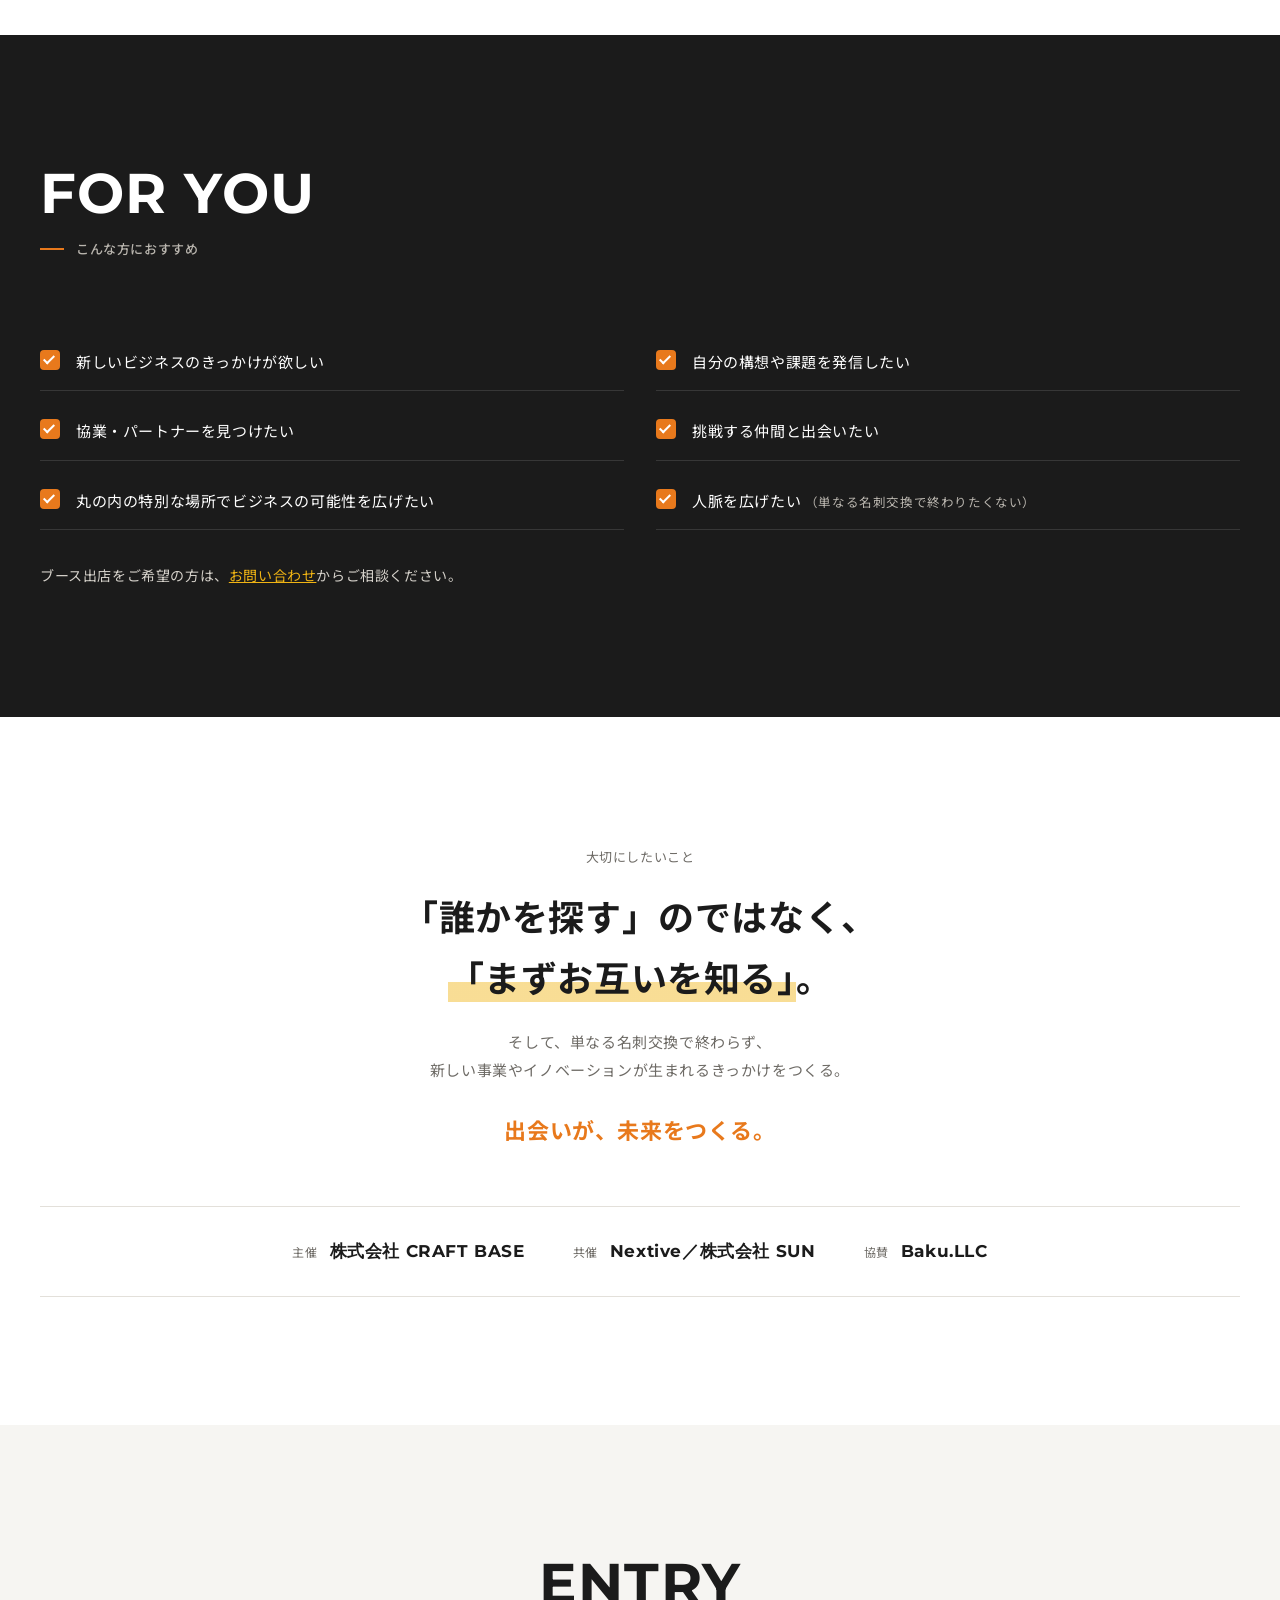
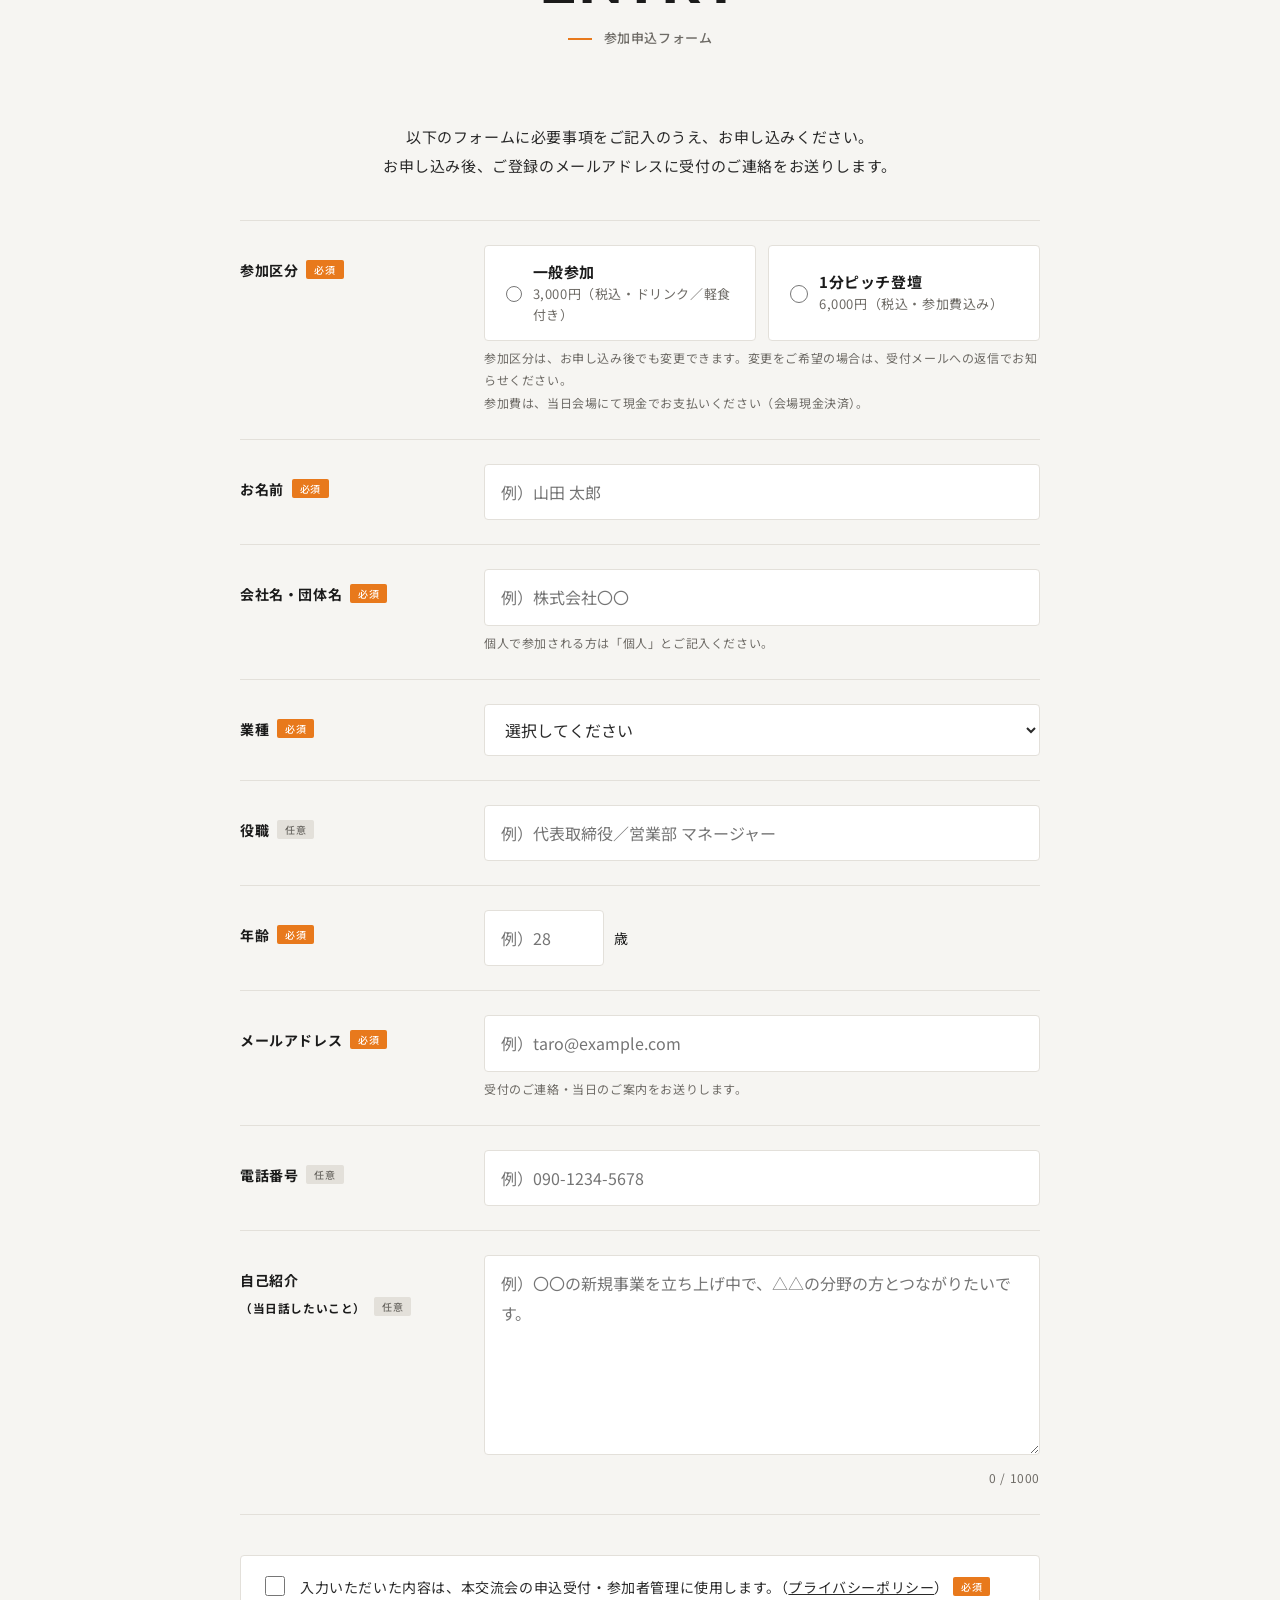
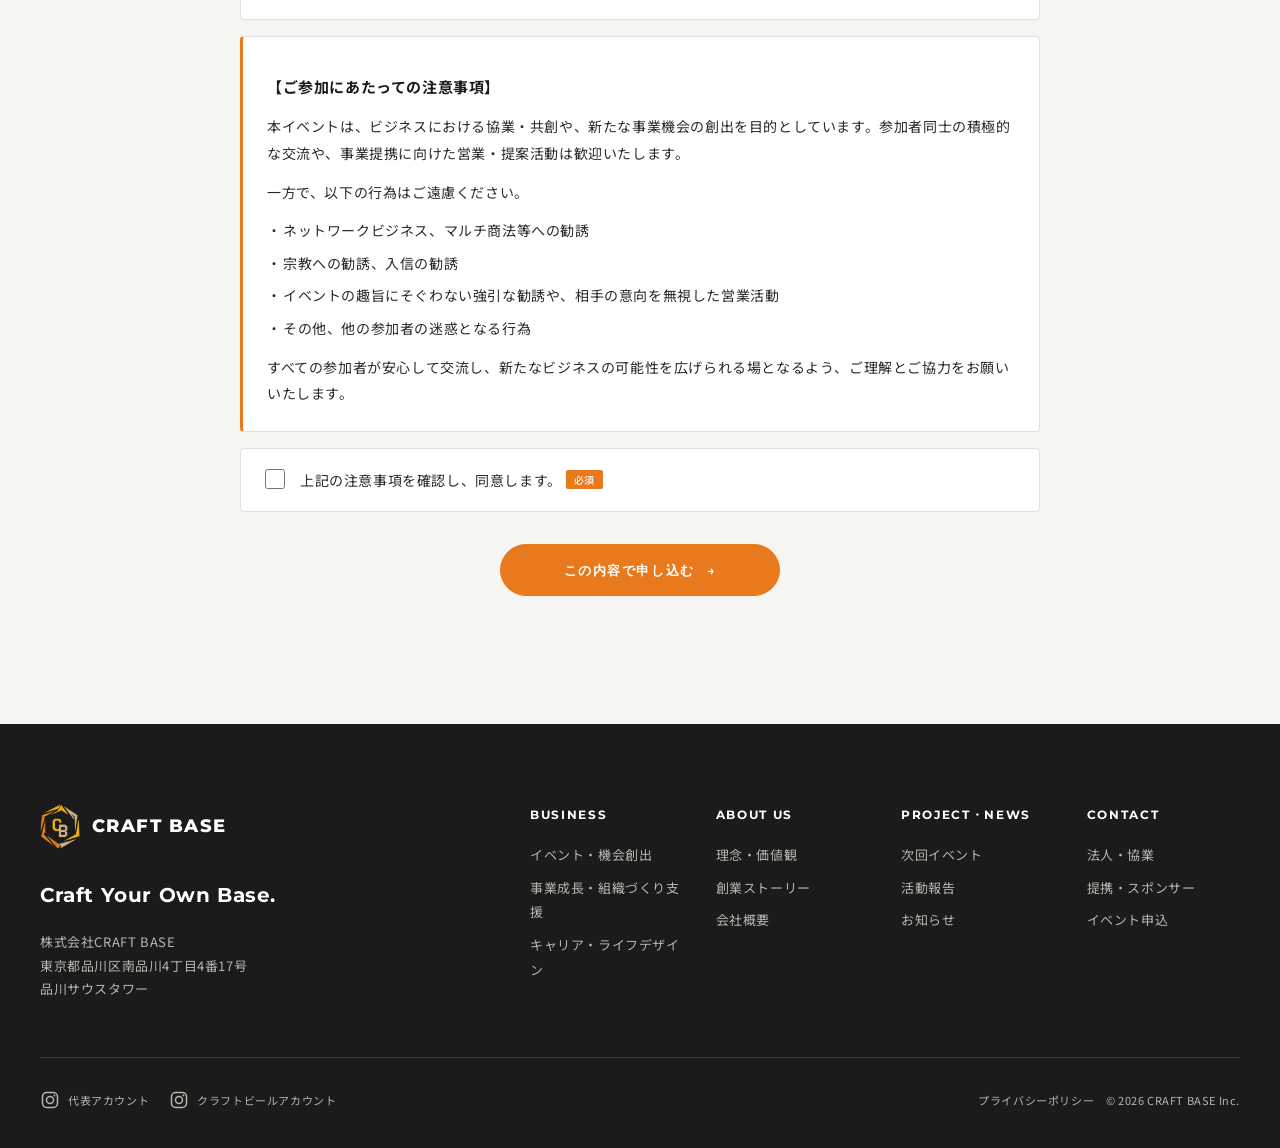
==== commit 4e8f3588: "事業②を GROWTH & TEAM に改称し、ギフト秘書のプロジェクトページを追加 - 事業②: SALES & GROWTH｜営業企画・事業成長支援 → GROWTH & TEAM｜事業成長・組織" ====
--- a/events/tokyo-innovation-hub/index.html
+++ b/events/tokyo-innovation-hub/index.html
@@ -329,7 +329,7 @@
             <p class="footer__nav-title">BUSINESS</p>
             <ul>
               <li><a href="/business.html#event">イベント・機会創出</a></li>
-              <li><a href="/business.html#growth">営業企画・事業成長支援</a></li>
+              <li><a href="/business.html#growth">事業成長・組織づくり支援</a></li>
               <li><a href="/business.html#career">キャリア・ライフデザイン</a></li>
             </ul>
           </div>
--- a/assets/css/style.css
+++ b/assets/css/style.css
@@ -290,6 +290,14 @@
 .service__list li::before { content: ""; position: absolute; left: 0; top: 50%; width: 8px; height: 8px; background: var(--c-orange); transform: translateY(-50%); }
 .tags { display: flex; flex-wrap: wrap; gap: 8px; margin-top: 24px; }
 .tag { padding: 4px 12px; font-size: 11px; border: 1px solid var(--c-line); border-radius: 999px; color: var(--c-gray); background: var(--c-white); }
+
+/* Business case link (実績カード) */
+.biz-case { display: block; margin-top: 28px; padding: 22px 24px; background: var(--c-paper); border-left: 3px solid var(--c-orange); transition: background .3s var(--ease); }
+.biz-case:hover { background: #efece6; }
+.biz-case__label { display: block; font-family: var(--font-en); font-size: 11px; font-weight: 700; letter-spacing: .16em; color: var(--c-orange); }
+.biz-case__text { display: block; margin-top: 8px; font-size: 14px; line-height: 1.9; color: var(--c-ink); }
+.biz-case .link-arrow { margin-top: 12px; }
+.biz-case:hover .link-arrow { color: var(--c-orange); }
 
 /* Future expansion roadmap */
 .roadmap { display: grid; grid-template-columns: repeat(3, 1fr); gap: 1px; background: rgba(255, 255, 255, .15); border: 1px solid rgba(255, 255, 255, .15); }
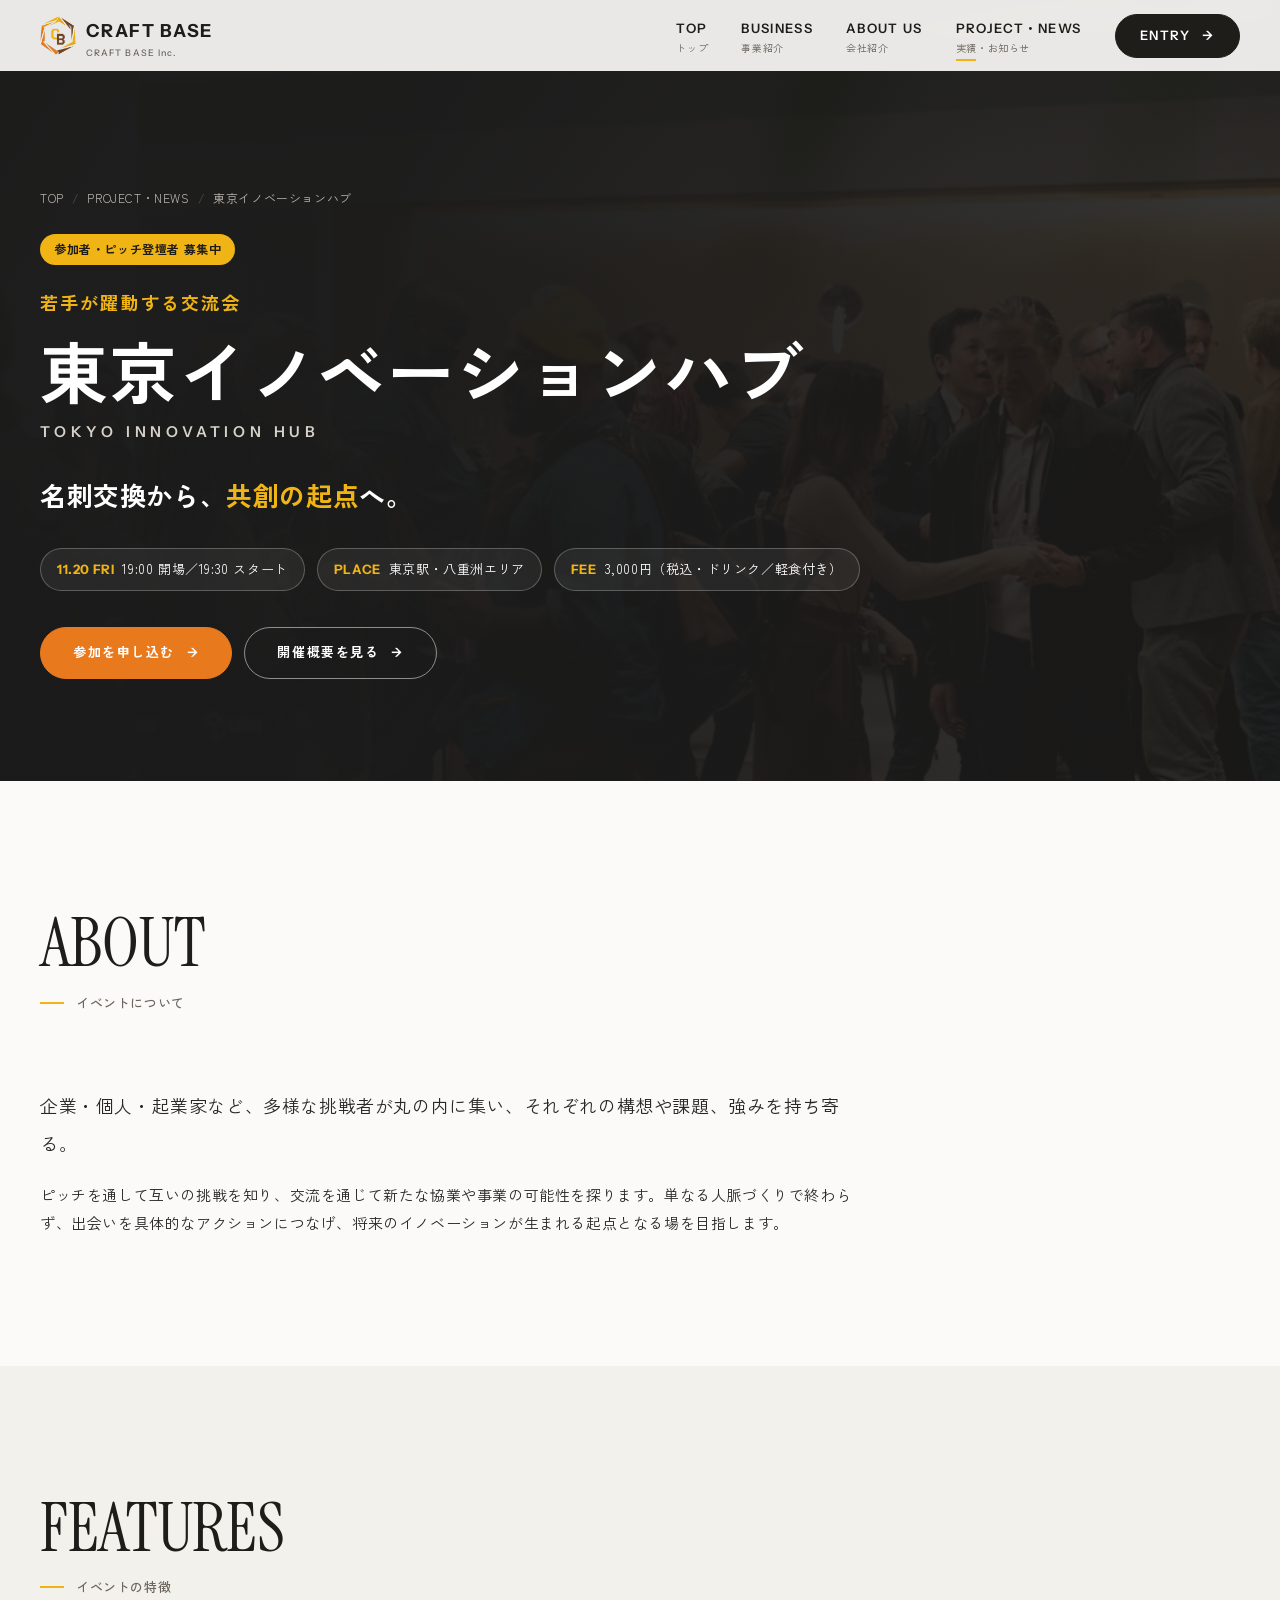
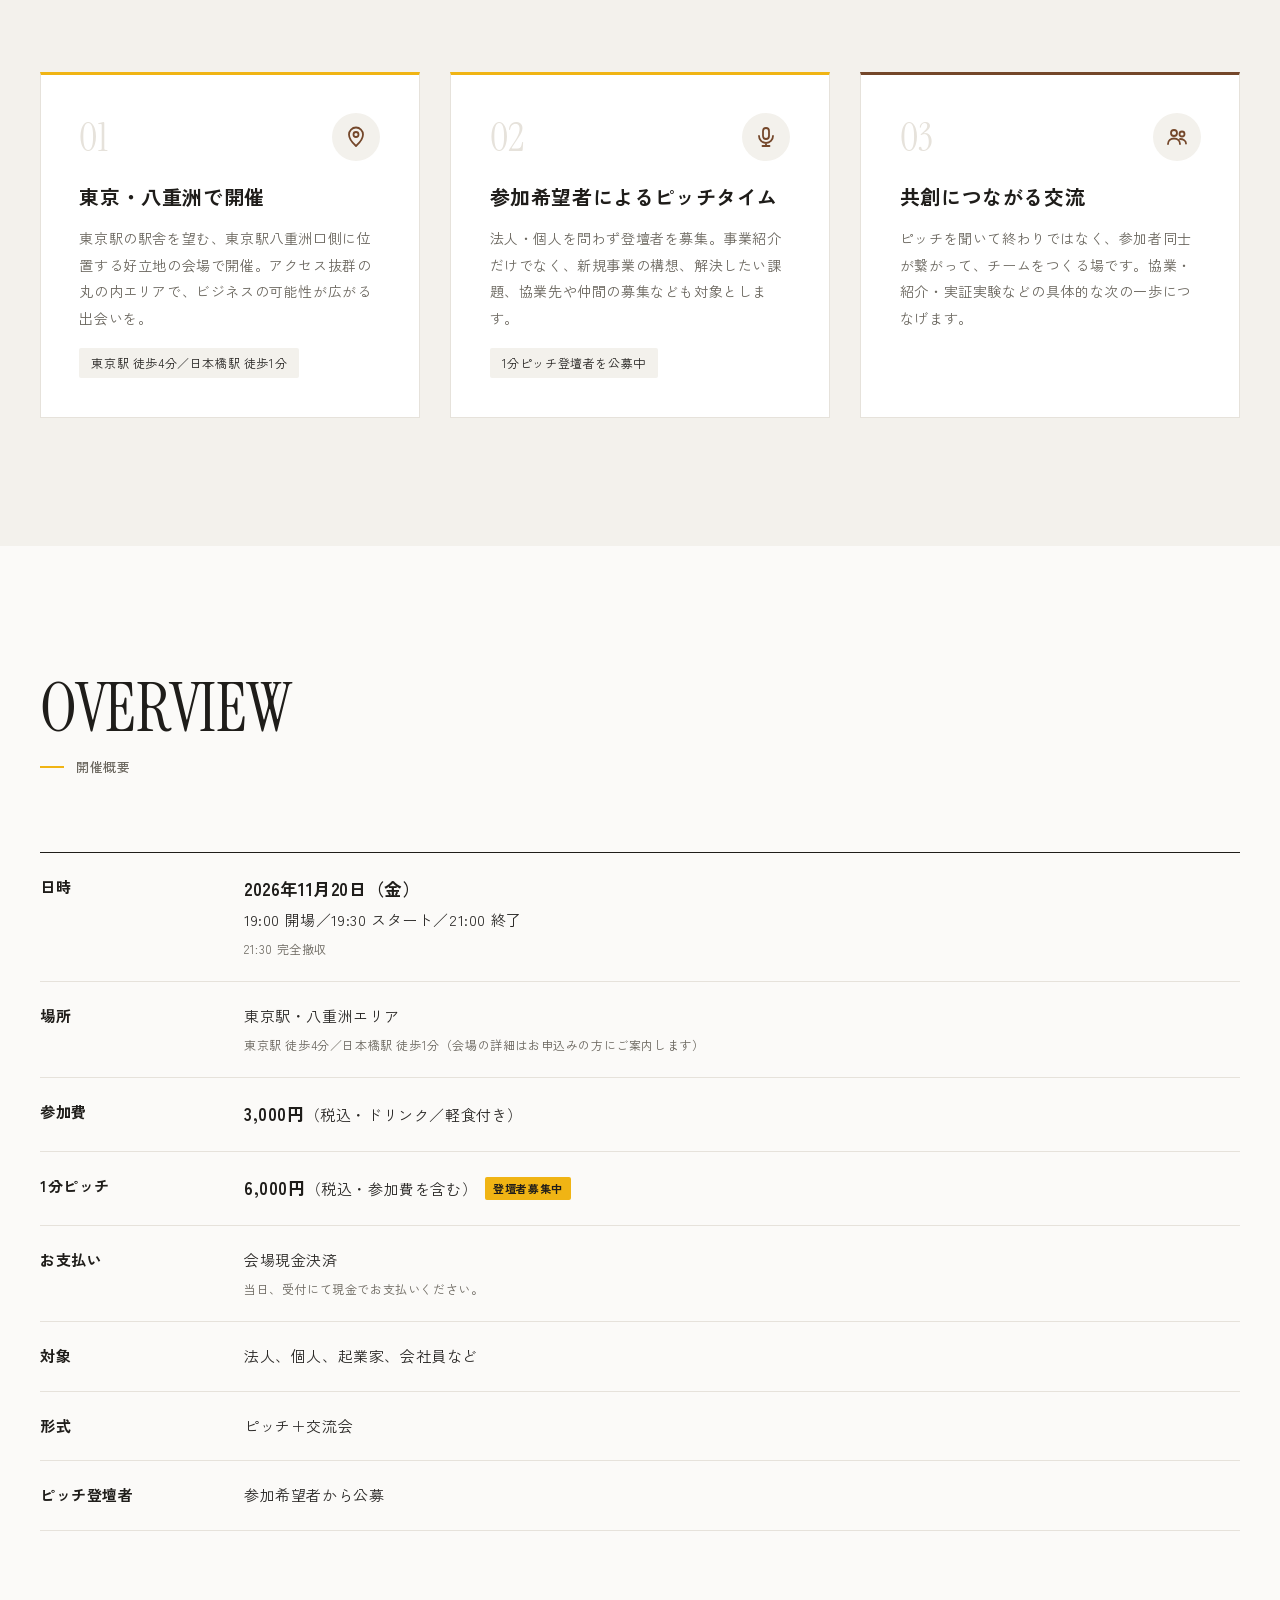
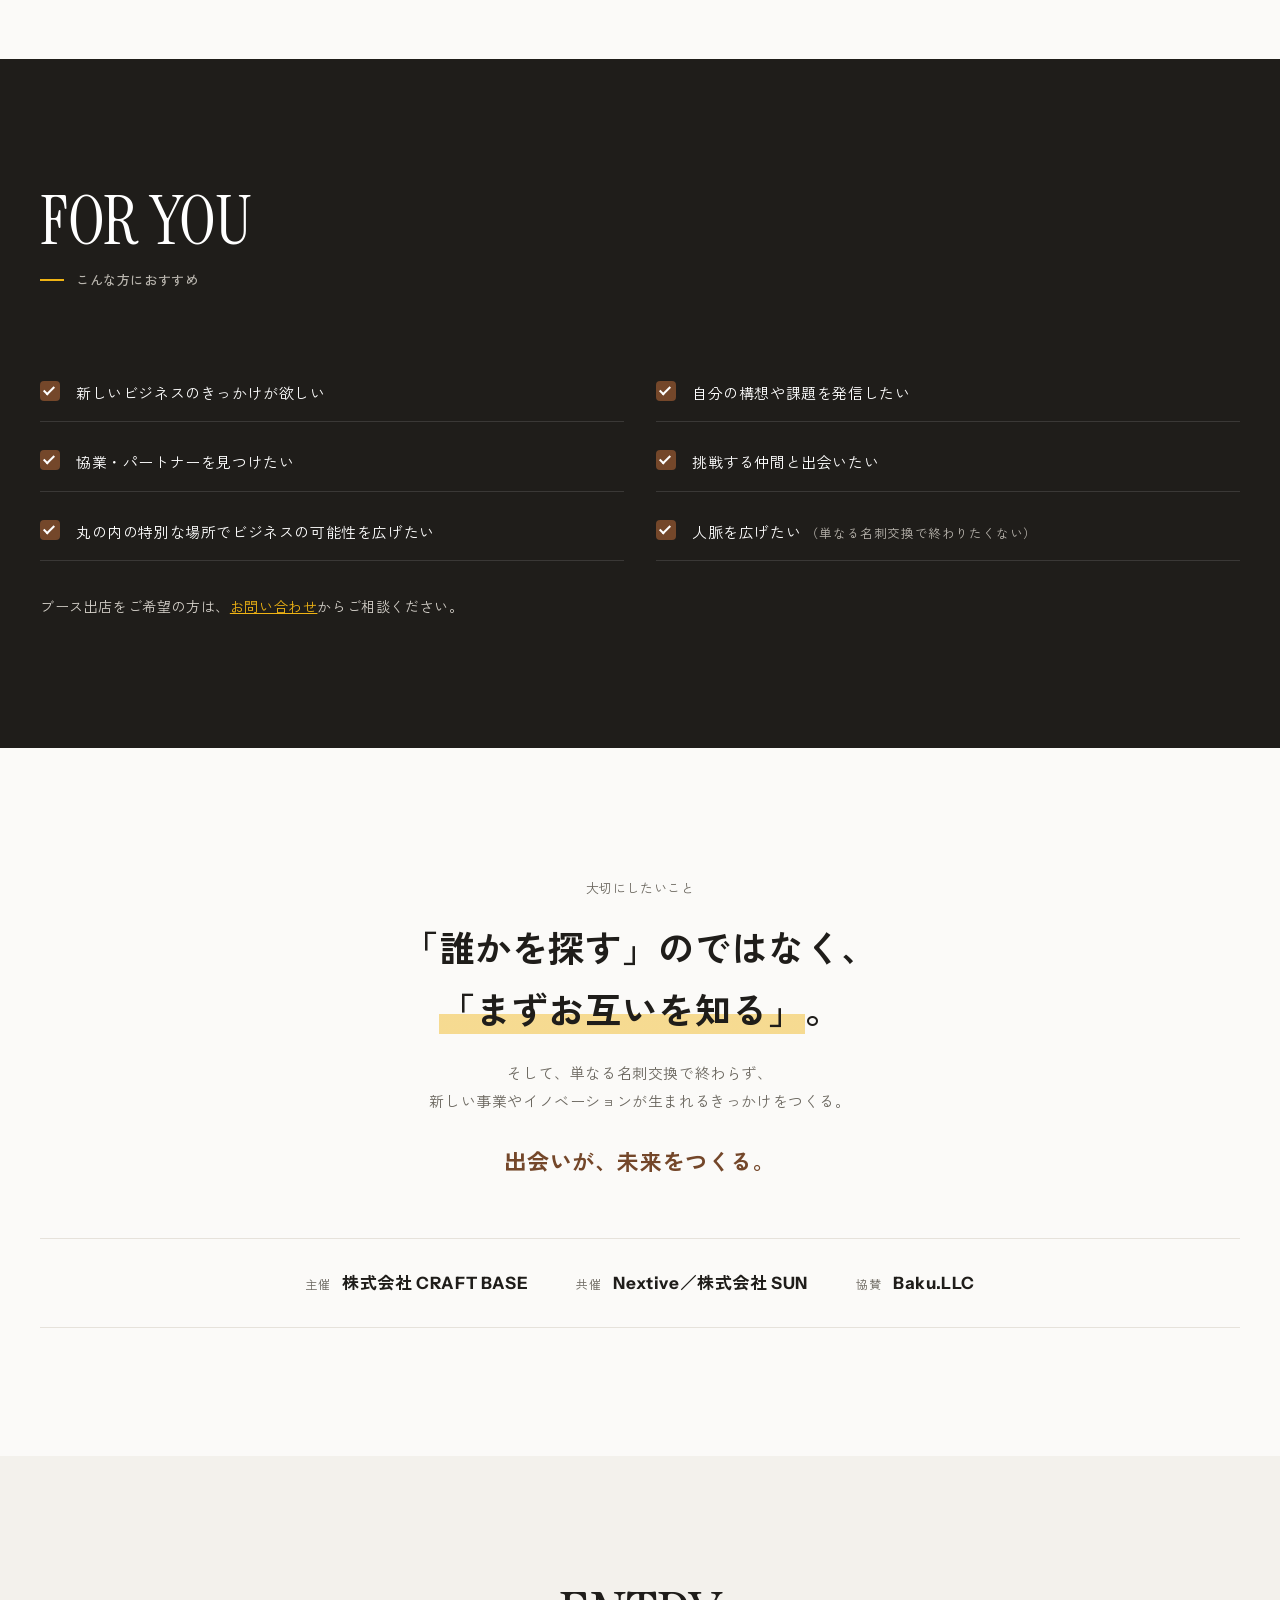
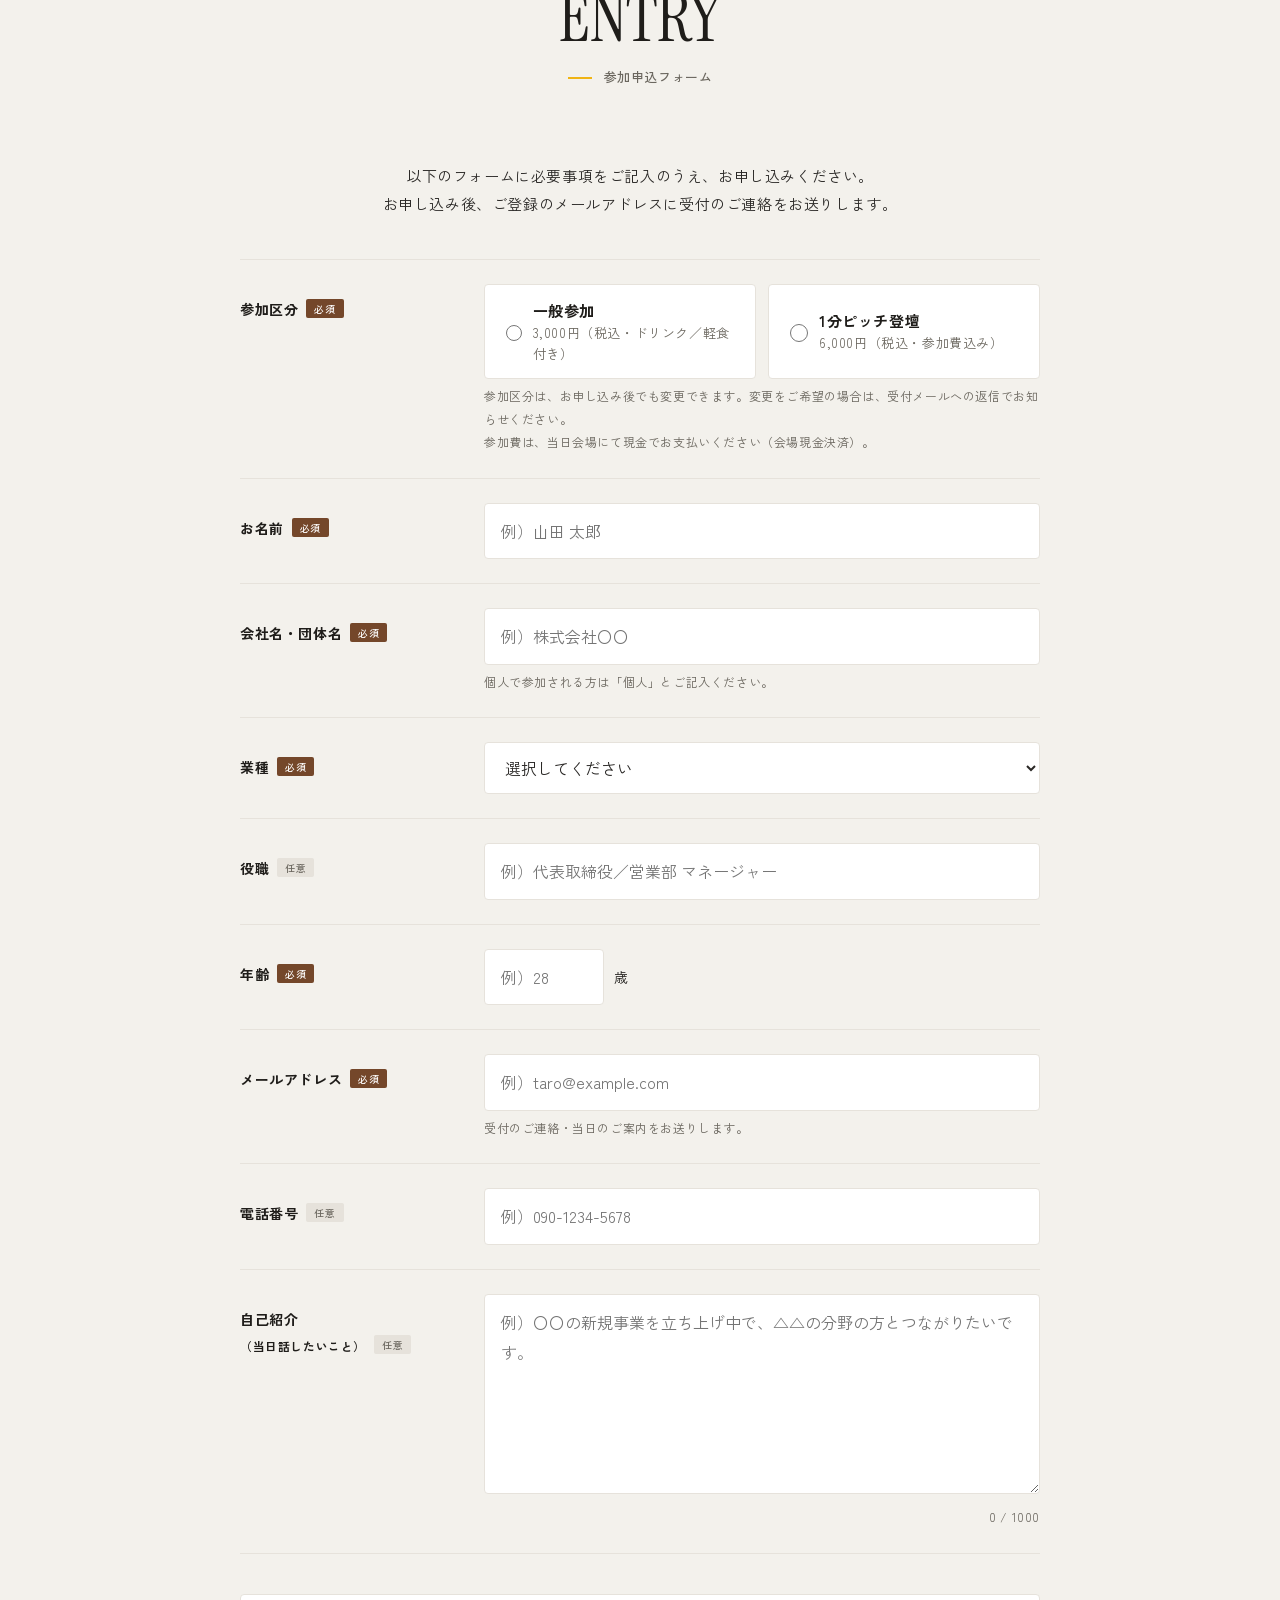
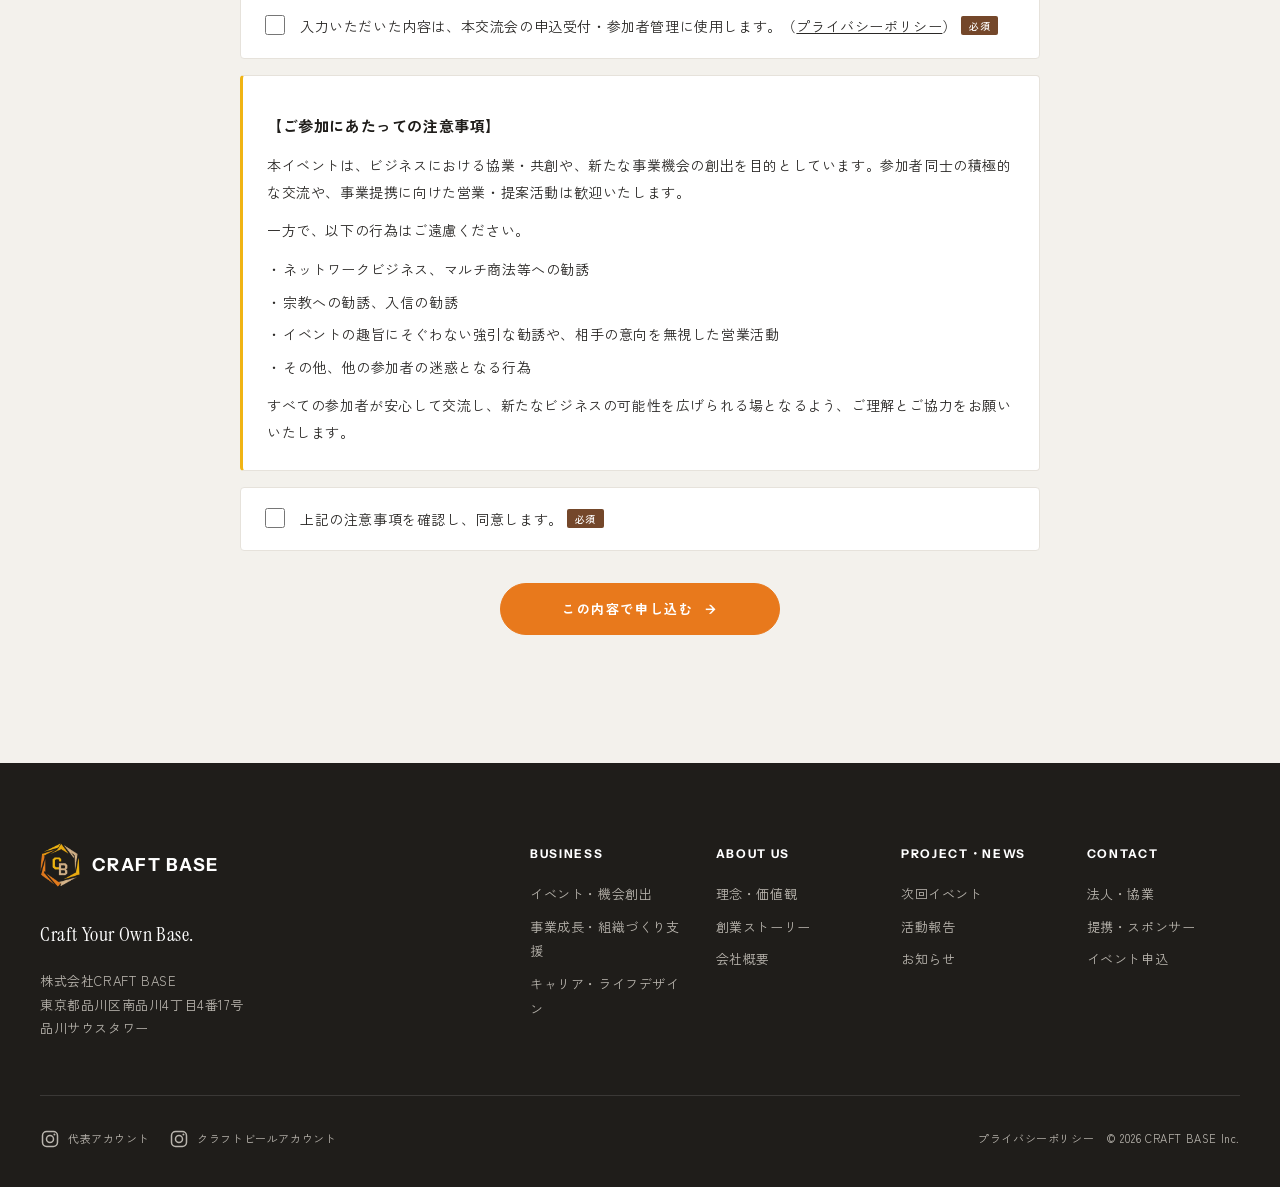
==== commit 0a0c9e96: "第1段階: デザインを B「現代的・端正」に刷新 - フォント: 英字見出し Instrument Serif／英字ラベル Instrument Sans／和文 Zen Kaku Gothic New" ====
--- a/events/tokyo-innovation-hub/index.html
+++ b/events/tokyo-innovation-hub/index.html
@@ -15,7 +15,7 @@
   <meta name="twitter:card" content="summary_large_image">
   <link rel="preconnect" href="https://fonts.googleapis.com">
   <link rel="preconnect" href="https://fonts.gstatic.com" crossorigin>
-  <link href="https://fonts.googleapis.com/css2?family=Montserrat:wght@500;600;700;800&family=Noto+Sans+JP:wght@400;500;700&display=swap" rel="stylesheet">
+  <link href="https://fonts.googleapis.com/css2?family=Instrument+Serif:ital@0;1&family=Instrument+Sans:wght@400;500;600;700&family=Zen+Kaku+Gothic+New:wght@400;500;700&display=swap" rel="stylesheet">
   <link rel="icon" href="/assets/img/logo-mark.png" type="image/png">
   <link rel="apple-touch-icon" href="/assets/img/logo-mark.png">
   <link rel="stylesheet" href="/assets/css/style.css">
--- a/assets/css/style.css
+++ b/assets/css/style.css
@@ -7,19 +7,23 @@
 /* ---------- Design Tokens ---------- */
 :root {
   --c-white: #ffffff;
-  --c-paper: #f6f5f2;
-  --c-line: #e3e0da;
-  --c-gray: #6e6b66;
-  --c-dark: #2a2a2a;
-  --c-ink: #1b1b1b;
+  --c-bg: #fbfaf8;
+  --c-paper: #f3f1ec;
+  --c-line: #e6e2db;
+  --c-gray: #6b675f;
+  --c-dark: #2a2826;
+  --c-ink: #1f1d1a;
 
   /* accent colors sampled from the company logo */
   --c-brown: #74472a;
-  --c-orange: #e8791c;
+  --c-orange: #e8791c; /* 申込・相談などのボタン専用 */
   --c-yellow: #f0b414;
-
-  --font-en: "Montserrat", "Helvetica Neue", Arial, sans-serif;
-  --font-ja: "Noto Sans JP", "Hiragino Kaku Gothic ProN", "Yu Gothic", sans-serif;
+  --c-accent: var(--c-brown);       /* 装飾の文字（ラベル・番号・ホバー） */
+  --c-accent-line: var(--c-yellow); /* 装飾の線・点 */
+
+  --font-display: "Instrument Serif", "Zen Kaku Gothic New", "Times New Roman", serif;          /* 大きな英字見出し・数字 */
+  --font-en: "Instrument Sans", "Zen Kaku Gothic New", "Helvetica Neue", Arial, sans-serif;       /* 小さな英字ラベル・ボタン */
+  --font-ja: "Zen Kaku Gothic New", "Hiragino Kaku Gothic ProN", "Yu Gothic", sans-serif;
 
   --container: 1200px;
   --gutter: clamp(16px, 4vw, 40px);
@@ -39,7 +43,7 @@
   line-height: 1.9;
   letter-spacing: .04em;
   color: var(--c-dark);
-  background: var(--c-white);
+  background: var(--c-bg);
   -webkit-font-smoothing: antialiased;
 }
 h1, h2, h3, h4, p, ul, ol, dl, dd, figure { margin: 0; }
@@ -66,11 +70,11 @@
 .section-head { margin-bottom: clamp(40px, 6vw, 72px); }
 .section-head__en {
   display: block;
-  font-family: var(--font-en);
-  font-weight: 700;
-  font-size: clamp(32px, 5vw, 56px);
-  line-height: 1.1;
-  letter-spacing: .02em;
+  font-family: var(--font-display);
+  font-weight: 400;
+  font-size: clamp(40px, 6vw, 68px);
+  line-height: 1.02;
+  letter-spacing: -.005em;
   color: var(--c-ink);
 }
 .section--dark .section-head__en { color: var(--c-white); }
@@ -84,7 +88,7 @@
   color: var(--c-gray);
 }
 .section--dark .section-head__ja { color: #b9b5ae; }
-.section-head__ja::before { content: ""; width: 24px; height: 2px; background: var(--c-orange); }
+.section-head__ja::before { content: ""; width: 24px; height: 2px; background: var(--c-accent-line); }
 .section-head--center { text-align: center; }
 
 .lead { font-size: clamp(16px, 1.6vw, 18px); line-height: 2.1; }
@@ -92,7 +96,7 @@
 .section--dark .heading-lg { color: var(--c-white); }
 .heading-md { font-size: clamp(18px, 2vw, 22px); font-weight: 700; line-height: 1.6; color: var(--c-ink); }
 .text-muted { color: var(--c-gray); }
-.text-accent { color: var(--c-orange); }
+.text-accent { color: var(--c-accent); }
 .mt-s { margin-top: 16px; } .mt-m { margin-top: 32px; } .mt-l { margin-top: 56px; }
 
 /* ---------- Buttons ---------- */
@@ -115,7 +119,7 @@
   transition: background .3s var(--ease), color .3s var(--ease), border-color .3s var(--ease);
 }
 .btn::after { content: "→"; transition: transform .3s var(--ease); }
-.btn:hover { background: var(--c-orange); border-color: var(--c-orange); }
+.btn:hover { background: var(--c-accent); border-color: var(--c-accent); }
 .btn:hover::after { transform: translateX(4px); }
 .btn--outline { background: transparent; color: var(--c-ink); }
 .btn--outline:hover { color: var(--c-white); }
@@ -126,7 +130,7 @@
 .btn--accent:hover { background: var(--c-white); border-color: var(--c-white); color: var(--c-ink); }
 .link-arrow { display: inline-block; font-family: var(--font-en); font-size: 13px; font-weight: 600; letter-spacing: .1em; border-bottom: 1px solid currentColor; padding-bottom: 2px; }
 .link-arrow::after { content: " →"; }
-.link-arrow:hover { color: var(--c-orange); }
+.link-arrow:hover { color: var(--c-accent); }
 
 /* ---------- Dummy Image ---------- */
 .ph {
@@ -168,7 +172,7 @@
   position: absolute;
   inset: 0;
   z-index: -1;
-  background: rgba(255, 255, 255, .92);
+  background: rgba(251, 250, 248, .92);
   backdrop-filter: blur(10px);
   -webkit-backdrop-filter: blur(10px);
 }
@@ -181,7 +185,7 @@
 .gnav__list { display: flex; align-items: center; gap: clamp(20px, 2.6vw, 40px); }
 .gnav__link { position: relative; display: block; font-family: var(--font-en); font-size: 13px; font-weight: 600; letter-spacing: .1em; color: var(--c-ink); }
 .gnav__link span { display: block; font-family: var(--font-ja); font-size: 10px; font-weight: 400; color: var(--c-gray); letter-spacing: .06em; line-height: 1.4; }
-.gnav__link::after { content: ""; position: absolute; left: 0; bottom: -6px; width: 0; height: 2px; background: var(--c-orange); transition: width .3s var(--ease); }
+.gnav__link::after { content: ""; position: absolute; left: 0; bottom: -6px; width: 0; height: 2px; background: var(--c-accent-line); transition: width .3s var(--ease); }
 .gnav__link:hover::after, .gnav__link[aria-current="page"]::after { width: 20px; }
 .gnav__cta .btn { min-height: 44px; padding: 0 24px; }
 
@@ -213,13 +217,13 @@
 .hero__label { font-family: var(--font-en); font-size: 12px; font-weight: 600; letter-spacing: .3em; color: var(--c-yellow); }
 .hero__title {
   margin-top: 20px;
-  font-family: var(--font-en);
-  font-weight: 800;
-  font-size: clamp(44px, 9vw, 120px);
-  line-height: 1.02;
-  letter-spacing: -.01em;
-}
-.hero__title em { font-style: normal; color: var(--c-orange); }
+  font-family: var(--font-display);
+  font-weight: 400;
+  font-size: clamp(56px, 10.5vw, 144px);
+  line-height: .98;
+  letter-spacing: -.015em;
+}
+.hero__title em { font-style: italic; color: var(--c-yellow); }
 .hero__copy { margin-top: 32px; max-width: 560px; font-size: clamp(15px, 1.6vw, 18px); line-height: 2.1; color: #d6d2cb; }
 .hero__actions { display: flex; flex-wrap: wrap; gap: 16px; margin-top: 40px; }
 .hero__scroll {
@@ -227,16 +231,16 @@
   font-family: var(--font-en); font-size: 10px; letter-spacing: .3em; color: #a9a49c;
   writing-mode: vertical-rl;
 }
-.hero__scroll::after { content: ""; display: block; width: 1px; height: 48px; margin: 12px auto 0; background: linear-gradient(var(--c-orange), transparent); }
+.hero__scroll::after { content: ""; display: block; width: 1px; height: 48px; margin: 12px auto 0; background: linear-gradient(var(--c-accent-line), transparent); }
 
 /* ---------- Page Hero (sub pages) ---------- */
 .page-hero { padding: calc(var(--header-h) + clamp(56px, 8vw, 112px)) 0 clamp(48px, 6vw, 80px); background: var(--c-paper); border-bottom: 1px solid var(--c-line); }
-.page-hero__en { font-family: var(--font-en); font-weight: 800; font-size: clamp(40px, 7vw, 88px); line-height: 1; color: var(--c-ink); }
+.page-hero__en { font-weight: 400; font-family: var(--font-display); font-size: clamp(40px, 7vw, 88px); line-height: 1; color: var(--c-ink); }
 .page-hero__ja { margin-top: 16px; font-size: 14px; color: var(--c-gray); }
 .page-hero__lead { margin-top: 32px; max-width: 720px; }
 .breadcrumb { display: flex; flex-wrap: wrap; gap: 8px; margin-bottom: 24px; font-size: 12px; color: var(--c-gray); }
 .breadcrumb li + li::before { content: "/"; margin-right: 8px; color: var(--c-line); }
-.breadcrumb a:hover { color: var(--c-orange); }
+.breadcrumb a:hover { color: var(--c-accent); }
 
 /* ==========================================================================
    Components
@@ -250,7 +254,7 @@
 .biz-card { display: flex; flex-direction: column; background: var(--c-white); border: 1px solid var(--c-line); transition: transform .4s var(--ease), box-shadow .4s var(--ease); }
 .biz-card:hover { transform: translateY(-4px); box-shadow: 0 16px 40px rgba(0, 0, 0, .08); }
 .biz-card__body { flex: 1; padding: clamp(24px, 3vw, 36px); }
-.biz-card__num { font-family: var(--font-en); font-size: 12px; font-weight: 700; letter-spacing: .2em; color: var(--c-orange); }
+.biz-card__num { font-family: var(--font-en); font-size: 12px; font-weight: 700; letter-spacing: .2em; color: var(--c-accent); }
 .biz-card__title { margin-top: 8px; }
 .biz-card__en { font-family: var(--font-en); font-size: 11px; letter-spacing: .14em; color: var(--c-gray); }
 .biz-card__text { margin-top: 16px; font-size: 14px; color: var(--c-gray); }
@@ -260,7 +264,7 @@
 .stats { display: grid; grid-template-columns: repeat(4, 1fr); border-top: 1px solid rgba(255, 255, 255, .15); }
 .stat { padding: 40px 24px 0; border-left: 1px solid rgba(255, 255, 255, .15); }
 .stat:first-child { border-left: 0; padding-left: 0; }
-.stat__num { font-family: var(--font-en); font-weight: 700; font-size: clamp(40px, 5vw, 64px); line-height: 1; color: var(--c-yellow); }
+.stat__num { font-weight: 400; font-family: var(--font-display); font-size: clamp(40px, 5vw, 64px); line-height: 1; color: var(--c-yellow); }
 .stat__num small { font-size: .4em; margin-left: 4px; color: var(--c-white); }
 .stat__label { margin-top: 12px; font-size: 13px; color: #b9b5ae; }
 
@@ -273,9 +277,9 @@
 
 /* Values (先義後利・挑戦・共に勝つ) */
 .value { position: relative; padding: clamp(32px, 4vw, 48px); background: var(--c-white); border-top: 3px solid var(--c-brown); }
-.value:nth-child(2) { border-color: var(--c-orange); }
+.value:nth-child(2) { border-color: var(--c-accent-line); }
 .value:nth-child(3) { border-color: var(--c-yellow); }
-.value__num { font-family: var(--font-en); font-weight: 800; font-size: 56px; line-height: 1; color: var(--c-paper); position: absolute; top: 20px; right: 24px; }
+.value__num { font-weight: 400; font-family: var(--font-display); font-size: 56px; line-height: 1; color: var(--c-paper); position: absolute; top: 20px; right: 24px; }
 .value__title { position: relative; font-size: clamp(24px, 2.6vw, 30px); font-weight: 700; color: var(--c-ink); letter-spacing: .12em; }
 .value__en { position: relative; margin-top: 4px; font-family: var(--font-en); font-size: 11px; letter-spacing: .2em; color: var(--c-gray); }
 .value__text { position: relative; margin-top: 20px; font-size: 14px; }
@@ -283,21 +287,21 @@
 /* Service detail (business page) */
 .service { padding: var(--section-y) 0; border-bottom: 1px solid var(--c-line); }
 .service:last-of-type { border-bottom: 0; }
-.service__num { font-family: var(--font-en); font-weight: 800; font-size: clamp(56px, 8vw, 96px); line-height: 1; color: var(--c-line); }
+.service__num { font-weight: 400; font-family: var(--font-display); font-size: clamp(56px, 8vw, 96px); line-height: 1; color: var(--c-line); }
 .service__title { margin-top: 8px; }
 .service__list { margin-top: 32px; border-top: 1px solid var(--c-line); }
 .service__list li { position: relative; padding: 14px 0 14px 24px; border-bottom: 1px solid var(--c-line); font-size: 14px; }
-.service__list li::before { content: ""; position: absolute; left: 0; top: 50%; width: 8px; height: 8px; background: var(--c-orange); transform: translateY(-50%); }
+.service__list li::before { content: ""; position: absolute; left: 0; top: 50%; width: 8px; height: 8px; background: var(--c-accent-line); transform: translateY(-50%); }
 .tags { display: flex; flex-wrap: wrap; gap: 8px; margin-top: 24px; }
 .tag { padding: 4px 12px; font-size: 11px; border: 1px solid var(--c-line); border-radius: 999px; color: var(--c-gray); background: var(--c-white); }
 
 /* Business case link (実績カード) */
-.biz-case { display: block; margin-top: 28px; padding: 22px 24px; background: var(--c-paper); border-left: 3px solid var(--c-orange); transition: background .3s var(--ease); }
+.biz-case { display: block; margin-top: 28px; padding: 22px 24px; background: var(--c-paper); border-left: 3px solid var(--c-accent-line); transition: background .3s var(--ease); }
 .biz-case:hover { background: #efece6; }
-.biz-case__label { display: block; font-family: var(--font-en); font-size: 11px; font-weight: 700; letter-spacing: .16em; color: var(--c-orange); }
+.biz-case__label { display: block; font-family: var(--font-en); font-size: 11px; font-weight: 700; letter-spacing: .16em; color: var(--c-accent); }
 .biz-case__text { display: block; margin-top: 8px; font-size: 14px; line-height: 1.9; color: var(--c-ink); }
 .biz-case .link-arrow { margin-top: 12px; }
-.biz-case:hover .link-arrow { color: var(--c-orange); }
+.biz-case:hover .link-arrow { color: var(--c-accent); }
 
 /* Future expansion roadmap */
 .roadmap { display: grid; grid-template-columns: repeat(3, 1fr); gap: 1px; background: rgba(255, 255, 255, .15); border: 1px solid rgba(255, 255, 255, .15); }
@@ -316,8 +320,8 @@
 .timeline::before { content: ""; position: absolute; left: 5px; top: 8px; bottom: 8px; width: 1px; background: var(--c-line); }
 .timeline__item { position: relative; padding-bottom: 40px; }
 .timeline__item:last-child { padding-bottom: 0; }
-.timeline__item::before { content: ""; position: absolute; left: -32px; top: 8px; width: 11px; height: 11px; border-radius: 50%; background: var(--c-white); border: 2px solid var(--c-orange); }
-.timeline__year { font-family: var(--font-en); font-weight: 700; font-size: 14px; letter-spacing: .1em; color: var(--c-orange); }
+.timeline__item::before { content: ""; position: absolute; left: -32px; top: 8px; width: 11px; height: 11px; border-radius: 50%; background: var(--c-white); border: 2px solid var(--c-accent); }
+.timeline__year { font-family: var(--font-en); font-weight: 700; font-size: 14px; letter-spacing: .1em; color: var(--c-accent); }
 .timeline__title { margin-top: 4px; font-size: 17px; font-weight: 700; color: var(--c-ink); }
 .timeline__text { margin-top: 8px; font-size: 14px; color: var(--c-gray); }
 
@@ -330,13 +334,13 @@
 .news-list { border-top: 1px solid var(--c-line); }
 .news-item a { display: grid; grid-template-columns: 110px 130px 1fr 24px; align-items: center; gap: 16px; padding: 24px 0; border-bottom: 1px solid var(--c-line); }
 .news-item a::after { content: "→"; color: var(--c-gray); transition: transform .3s var(--ease), color .3s var(--ease); }
-.news-item a:hover::after { transform: translateX(4px); color: var(--c-orange); }
-.news-item a:hover .news-item__title { color: var(--c-orange); }
+.news-item a:hover::after { transform: translateX(4px); color: var(--c-accent); }
+.news-item a:hover .news-item__title { color: var(--c-accent); }
 .news-item[hidden] { display: none; }
 .news-item__date { font-family: var(--font-en); font-size: 13px; color: var(--c-gray); }
 .news-item__title { font-size: 15px; transition: color .3s var(--ease); }
 .cat { display: inline-block; justify-self: start; padding: 2px 10px; font-size: 11px; border-radius: 2px; color: var(--c-white); background: var(--c-dark); white-space: nowrap; }
-.cat--event { background: var(--c-orange); }
+.cat--event { background: var(--c-accent); }
 .cat--report { background: var(--c-brown); }
 .cat--press { background: var(--c-dark); }
 .cat--project { background: var(--c-yellow); color: var(--c-ink); }
@@ -345,12 +349,12 @@
 /* Media coverage */
 .media-card { display: grid; grid-template-columns: 200px 1fr; gap: clamp(20px, 3vw, 40px); align-items: center; padding: clamp(24px, 3vw, 40px); background: var(--c-white); border: 1px solid var(--c-line); transition: border-color .3s var(--ease), transform .3s var(--ease); }
 .media-card + .media-card { margin-top: 16px; }
-.media-card:hover { border-color: var(--c-orange); transform: translateY(-2px); }
+.media-card:hover { border-color: var(--c-accent); transform: translateY(-2px); }
 .media-card__source { display: grid; place-items: center; aspect-ratio: 1; background: var(--c-ink); color: var(--c-white); text-align: center; padding: 16px; }
-.media-card__source strong { display: block; font-family: var(--font-en); font-size: 22px; letter-spacing: .06em; }
+.media-card__source strong { font-weight: 400; display: block; font-family: var(--font-display); font-size: 22px; letter-spacing: .06em; }
 .media-card__source span { display: block; margin-top: 4px; font-size: 12px; color: var(--c-yellow); }
 .media-card__title { margin-top: 12px; font-size: clamp(16px, 1.8vw, 19px); font-weight: 700; line-height: 1.7; color: var(--c-ink); transition: color .3s var(--ease); }
-.media-card:hover .media-card__title { color: var(--c-orange); }
+.media-card:hover .media-card__title { color: var(--c-accent); }
 .media-card__text { margin-top: 12px; font-size: 13px; color: var(--c-gray); }
 .media-card .link-arrow { margin-top: 16px; }
 .media-card .link-arrow::after { content: " ↗"; }
@@ -360,8 +364,8 @@
 .logo-full img { width: 100%; max-width: 440px; }
 
 /* CEO profile */
-.profile { margin-top: 32px; padding: 24px; background: var(--c-paper); border-left: 3px solid var(--c-orange); }
-.profile__title { font-family: var(--font-en); font-size: 12px; font-weight: 700; letter-spacing: .2em; color: var(--c-orange); }
+.profile { margin-top: 32px; padding: 24px; background: var(--c-paper); border-left: 3px solid var(--c-accent-line); }
+.profile__title { font-family: var(--font-en); font-size: 12px; font-weight: 700; letter-spacing: .2em; color: var(--c-accent); }
 .profile__list { margin-top: 12px; }
 .profile__list li { position: relative; padding-left: 16px; font-size: 13px; line-height: 1.8; }
 .profile__list li + li { margin-top: 6px; }
@@ -407,21 +411,21 @@
 .project-card:hover .ph { transform: scale(1.04); }
 .project-card__meta { display: flex; align-items: center; gap: 12px; margin-top: 20px; }
 .project-card__title { margin-top: 12px; font-size: 17px; font-weight: 700; line-height: 1.6; color: var(--c-ink); transition: color .3s var(--ease); }
-.project-card:hover .project-card__title { color: var(--c-orange); }
+.project-card:hover .project-card__title { color: var(--c-accent); }
 .project-card__text { margin-top: 8px; font-size: 13px; color: var(--c-gray); }
 
 /* CTA band */
 .cta { position: relative; padding: clamp(64px, 9vw, 120px) 0; background: var(--c-ink); color: var(--c-white); overflow: hidden; }
 .cta::before { content: ""; position: absolute; right: -10%; top: -40%; width: 60%; aspect-ratio: 1; border-radius: 50%; background: radial-gradient(circle, rgba(224, 122, 46, .35), transparent 65%); }
 .cta__inner { position: relative; display: flex; align-items: center; justify-content: space-between; gap: 40px; }
-.cta__title { font-family: var(--font-en); font-weight: 800; font-size: clamp(32px, 5vw, 64px); line-height: 1.1; }
+.cta__title { font-weight: 400; font-family: var(--font-display); font-size: clamp(32px, 5vw, 64px); line-height: 1.1; }
 .cta__text { margin-top: 16px; color: #b9b5ae; }
 
 /* Contact */
 .contact-types { display: grid; grid-template-columns: repeat(3, 1fr); gap: 16px; }
 .contact-type { display: block; padding: 28px; border: 1px solid var(--c-line); background: var(--c-white); transition: border-color .3s var(--ease), transform .3s var(--ease); }
-.contact-type:hover { border-color: var(--c-orange); transform: translateY(-2px); }
-.contact-type__label { font-family: var(--font-en); font-size: 11px; font-weight: 700; letter-spacing: .16em; color: var(--c-orange); }
+.contact-type:hover { border-color: var(--c-accent); transform: translateY(-2px); }
+.contact-type__label { font-family: var(--font-en); font-size: 11px; font-weight: 700; letter-spacing: .16em; color: var(--c-accent); }
 .contact-type__title { margin-top: 8px; font-size: 16px; font-weight: 700; color: var(--c-ink); }
 .contact-type__text { margin-top: 8px; font-size: 13px; color: var(--c-gray); }
 
@@ -430,7 +434,7 @@
 .form__row:first-child { border-top: 1px solid var(--c-line); }
 .form__label { padding-top: 12px; font-size: 14px; font-weight: 700; color: var(--c-ink); }
 .req, .opt { display: inline-block; margin-left: 8px; padding: 0 8px; font-size: 10px; font-weight: 500; border-radius: 2px; vertical-align: 2px; }
-.req { background: var(--c-orange); color: var(--c-white); }
+.req { background: var(--c-accent); color: var(--c-white); }
 .opt { background: var(--c-line); color: var(--c-gray); }
 .form input[type="text"], .form input[type="email"], .form input[type="tel"], .form input[type="date"], .form input[type="number"], .form select, .form textarea {
   width: 100%;
@@ -441,14 +445,14 @@
   border-radius: var(--radius);
   transition: border-color .3s var(--ease), background .3s var(--ease);
 }
-.form input:focus, .form select:focus, .form textarea:focus { outline: none; border-color: var(--c-orange); background: var(--c-white); }
+.form input:focus, .form select:focus, .form textarea:focus { outline: none; border-color: var(--c-accent); background: var(--c-white); }
 .form textarea { min-height: 200px; resize: vertical; }
 .form__radios { display: flex; flex-wrap: wrap; gap: 12px 24px; padding-top: 10px; }
 .form__radios label { display: inline-flex; align-items: center; gap: 8px; font-size: 14px; cursor: pointer; }
-.form__radios input { accent-color: var(--c-orange); width: 18px; height: 18px; }
+.form__radios input { accent-color: var(--c-accent); width: 18px; height: 18px; }
 .form__conditional[hidden] { display: none; }
 .form__privacy { margin-top: 32px; text-align: center; font-size: 14px; }
-.form__privacy input { accent-color: var(--c-orange); width: 18px; height: 18px; vertical-align: -3px; margin-right: 8px; }
+.form__privacy input { accent-color: var(--c-accent); width: 18px; height: 18px; vertical-align: -3px; margin-right: 8px; }
 .form__privacy a { text-decoration: underline; }
 .form__submit { margin-top: 32px; text-align: center; }
 .form__submit .btn { min-width: 280px; }
@@ -473,12 +477,12 @@
 .footer .logo { color: var(--c-white); }
 .footer .logo { gap: 12px; }
 .footer .logo__mark { width: 40px; }
-.footer__tagline { margin-top: 20px; font-family: var(--font-en); font-weight: 700; font-size: 20px; color: var(--c-white); }
+.footer__tagline { font-weight: 400; margin-top: 20px; font-family: var(--font-display); font-size: 20px; color: var(--c-white); }
 .footer__address { margin-top: 16px; font-style: normal; line-height: 1.8; }
 .footer__nav { display: grid; grid-template-columns: repeat(4, 1fr); gap: 32px; }
 .footer__nav-title { font-family: var(--font-en); font-size: 12px; font-weight: 700; letter-spacing: .14em; color: var(--c-white); margin-bottom: 16px; }
 .footer__nav li + li { margin-top: 8px; }
-.footer__nav a:hover { color: var(--c-orange); }
+.footer__nav a:hover { color: var(--c-accent); }
 .footer__bottom { display: flex; flex-wrap: wrap; justify-content: space-between; gap: 16px; padding-top: 32px; font-size: 11px; }
 .footer__bottom a:hover { color: var(--c-white); }
 .sns { display: flex; flex-wrap: wrap; gap: 20px; }
@@ -489,7 +493,7 @@
 /* Instagram cards */
 .sns-cards { display: grid; grid-template-columns: 1fr 1fr; gap: 12px; margin-top: 32px; }
 .sns-card { display: flex; align-items: center; gap: 12px; padding: 14px 16px; border: 1px solid var(--c-line); border-radius: var(--radius); transition: border-color .3s var(--ease), transform .3s var(--ease); }
-.sns-card:hover { border-color: var(--c-orange); transform: translateY(-2px); }
+.sns-card:hover { border-color: var(--c-accent); transform: translateY(-2px); }
 .sns-card__icon { display: grid; place-items: center; width: 40px; height: 40px; border-radius: 10px; color: var(--c-white); background: linear-gradient(135deg, var(--c-yellow), var(--c-orange) 55%, var(--c-brown)); }
 .sns-card__label { display: block; font-size: 11px; color: var(--c-gray); line-height: 1.4; }
 .sns-card__id { display: block; font-family: var(--font-en); font-size: 13px; font-weight: 600; color: var(--c-ink); line-height: 1.5; word-break: break-all; }
--- a/assets/css/event.css
+++ b/assets/css/event.css
@@ -21,7 +21,7 @@
 .ev-hero__title { margin-top: 8px; font-size: clamp(26px, 7.4vw, 68px); font-weight: 700; line-height: 1.25; letter-spacing: .02em; }
 .ev-hero__en { margin-top: 6px; font-family: var(--font-en); font-size: clamp(12px, 1.4vw, 15px); font-weight: 600; letter-spacing: .32em; color: #d6d2cb; }
 .ev-hero__catch { margin-top: 28px; font-size: clamp(18px, 2.4vw, 26px); font-weight: 700; line-height: 1.6; }
-.ev-hero__catch em { font-style: normal; color: var(--c-orange); }
+.ev-hero__catch em { font-style: normal; color: var(--c-yellow); }
 .ev-hero__facts { display: flex; flex-wrap: wrap; gap: 10px 12px; margin-top: 32px; }
 .ev-hero__facts li { display: inline-flex; align-items: center; gap: 8px; padding: 8px 16px; font-size: 13px; border: 1px solid rgba(255, 255, 255, .25); border-radius: 999px; background: rgba(255, 255, 255, .06); }
 .ev-hero__facts b { font-family: var(--font-en); font-weight: 700; color: var(--c-yellow); }
@@ -33,12 +33,12 @@
 
 /* ---------- Features ---------- */
 .ev-features { display: grid; grid-template-columns: repeat(3, 1fr); gap: clamp(16px, 2.4vw, 32px); }
-.ev-feature { position: relative; padding: clamp(28px, 3vw, 40px); background: var(--c-white); border: 1px solid var(--c-line); border-top: 3px solid var(--c-orange); }
+.ev-feature { position: relative; padding: clamp(28px, 3vw, 40px); background: var(--c-white); border: 1px solid var(--c-line); border-top: 3px solid var(--c-accent-line); }
 .ev-feature:nth-child(2) { border-top-color: var(--c-yellow); }
 .ev-feature:nth-child(3) { border-top-color: var(--c-brown); }
 .ev-feature__head { display: flex; align-items: center; justify-content: space-between; }
-.ev-feature__num { font-family: var(--font-en); font-size: 40px; font-weight: 800; line-height: 1; color: var(--c-line); }
-.ev-feature__icon { display: grid; place-items: center; width: 48px; height: 48px; border-radius: 50%; background: var(--c-paper); color: var(--c-orange); }
+.ev-feature__num { font-weight: 400; font-family: var(--font-display); font-size: 40px; line-height: 1; color: var(--c-line); }
+.ev-feature__icon { display: grid; place-items: center; width: 48px; height: 48px; border-radius: 50%; background: var(--c-paper); color: var(--c-accent); }
 .ev-feature__icon svg { width: 24px; height: 24px; }
 .ev-feature__title { margin-top: 20px; font-size: clamp(17px, 1.8vw, 20px); font-weight: 700; color: var(--c-ink); line-height: 1.6; }
 .ev-feature__text { margin-top: 12px; font-size: 14px; color: var(--c-gray); }
@@ -55,7 +55,7 @@
 /* ---------- Recommend ---------- */
 .ev-recommend { display: grid; grid-template-columns: repeat(2, 1fr); gap: 12px 32px; }
 .ev-recommend li { position: relative; padding: 14px 0 14px 36px; border-bottom: 1px solid rgba(255, 255, 255, .12); }
-.ev-recommend li::before { content: ""; position: absolute; left: 0; top: 16px; width: 20px; height: 20px; border-radius: 4px; background: var(--c-orange); }
+.ev-recommend li::before { content: ""; position: absolute; left: 0; top: 16px; width: 20px; height: 20px; border-radius: 4px; background: var(--c-accent); }
 .ev-recommend li::after { content: ""; position: absolute; left: 6px; top: 19px; width: 6px; height: 11px; border: solid var(--c-white); border-width: 0 2px 2px 0; transform: rotate(45deg); }
 .ev-recommend small { color: #b9b5ae; }
 .ev-booth { margin-top: 32px; font-size: 14px; color: #d6d2cb; }
@@ -67,7 +67,7 @@
 .ev-value__quote { margin-top: 16px; font-size: clamp(22px, 3.4vw, 36px); font-weight: 700; line-height: 1.7; color: var(--c-ink); }
 .ev-value__quote mark { background: linear-gradient(transparent 62%, rgba(240, 180, 20, .45) 62%); color: inherit; }
 .ev-value__text { margin-top: 20px; color: var(--c-gray); }
-.ev-value__sign { margin-top: 24px; font-size: clamp(18px, 2.2vw, 22px); font-weight: 700; color: var(--c-orange); }
+.ev-value__sign { margin-top: 24px; font-size: clamp(18px, 2.2vw, 22px); font-weight: 700; color: var(--c-accent); }
 
 /* ---------- Organizers ---------- */
 .ev-orgs { display: flex; flex-wrap: wrap; justify-content: center; gap: 16px 48px; padding: 28px 24px; border-top: 1px solid var(--c-line); border-bottom: 1px solid var(--c-line); }
@@ -78,10 +78,10 @@
 /* ---------- Entry form ---------- */
 .ev-entry__lead { max-width: 800px; margin: 0 auto 40px; text-align: center; }
 .ev-entry .form select { width: 100%; padding: 12px 16px; font-size: 16px; background: var(--c-white); border: 1px solid var(--c-line); border-radius: var(--radius); }
-.ev-entry .form select:focus { outline: none; border-color: var(--c-orange); }
+.ev-entry .form select:focus { outline: none; border-color: var(--c-accent); }
 .ev-types { display: grid; grid-template-columns: 1fr 1fr; gap: 12px; padding-top: 0; }
 .ev-type { display: flex; align-items: flex-start; gap: 10px; padding: 14px 16px; background: var(--c-white); border: 1px solid var(--c-line); border-radius: var(--radius); }
-.ev-type:has(input:checked) { border-color: var(--c-orange); box-shadow: inset 0 0 0 1px var(--c-orange); }
+.ev-type:has(input:checked) { border-color: var(--c-accent); box-shadow: inset 0 0 0 1px var(--c-accent); }
 .ev-type input { margin-top: 3px; }
 .ev-type span { font-size: 13px; line-height: 1.6; color: var(--c-gray); }
 .ev-type b { display: block; font-size: 15px; color: var(--c-ink); }
@@ -99,11 +99,11 @@
 .ev-consent { max-width: 800px; margin: 40px auto 0; }
 .ev-check { display: flex; align-items: flex-start; gap: 12px; padding: 18px 20px; background: var(--c-white); border: 1px solid var(--c-line); border-radius: var(--radius); cursor: pointer; font-size: 14px; }
 .ev-check + .ev-rules, .ev-rules + .ev-check { margin-top: 16px; }
-.ev-check input { flex-shrink: 0; width: 20px; height: 20px; margin-top: 2px; accent-color: var(--c-orange); }
+.ev-check input { flex-shrink: 0; width: 20px; height: 20px; margin-top: 2px; accent-color: var(--c-accent); }
 .ev-check a { text-decoration: underline; }
 .ev-check .req { margin-left: 4px; }
 .ev-check.is-invalid { border-color: #c0392b; }
-.ev-rules { margin-top: 24px; padding: 24px; background: var(--c-white); border: 1px solid var(--c-line); border-left: 3px solid var(--c-orange); border-radius: var(--radius); font-size: 14px; }
+.ev-rules { margin-top: 24px; padding: 24px; background: var(--c-white); border: 1px solid var(--c-line); border-left: 3px solid var(--c-accent-line); border-radius: var(--radius); font-size: 14px; }
 .ev-rules__title { font-size: 15px; font-weight: 700; color: var(--c-ink); }
 .ev-rules p { margin-top: 12px; }
 .ev-rules ul { margin-top: 12px; }
@@ -118,7 +118,7 @@
 .form__status pre { margin-top: 12px; padding: 12px; max-height: 320px; overflow: auto; font-size: 12px; line-height: 1.6; background: var(--c-white); border: 1px solid var(--c-line); white-space: pre-wrap; word-break: break-all; }
 .btn[disabled] { opacity: .55; cursor: wait; }
 
-.ev-thanks { max-width: 720px; margin: 0 auto; padding: clamp(32px, 5vw, 56px); text-align: center; background: var(--c-white); border: 1px solid var(--c-line); border-top: 3px solid var(--c-orange); }
+.ev-thanks { max-width: 720px; margin: 0 auto; padding: clamp(32px, 5vw, 56px); text-align: center; background: var(--c-white); border: 1px solid var(--c-line); border-top: 3px solid var(--c-accent-line); }
 .ev-thanks[hidden] { display: none; }
 .ev-thanks__title { font-size: clamp(20px, 2.6vw, 26px); font-weight: 700; color: var(--c-ink); }
 .ev-thanks p { margin-top: 16px; font-size: 14px; }
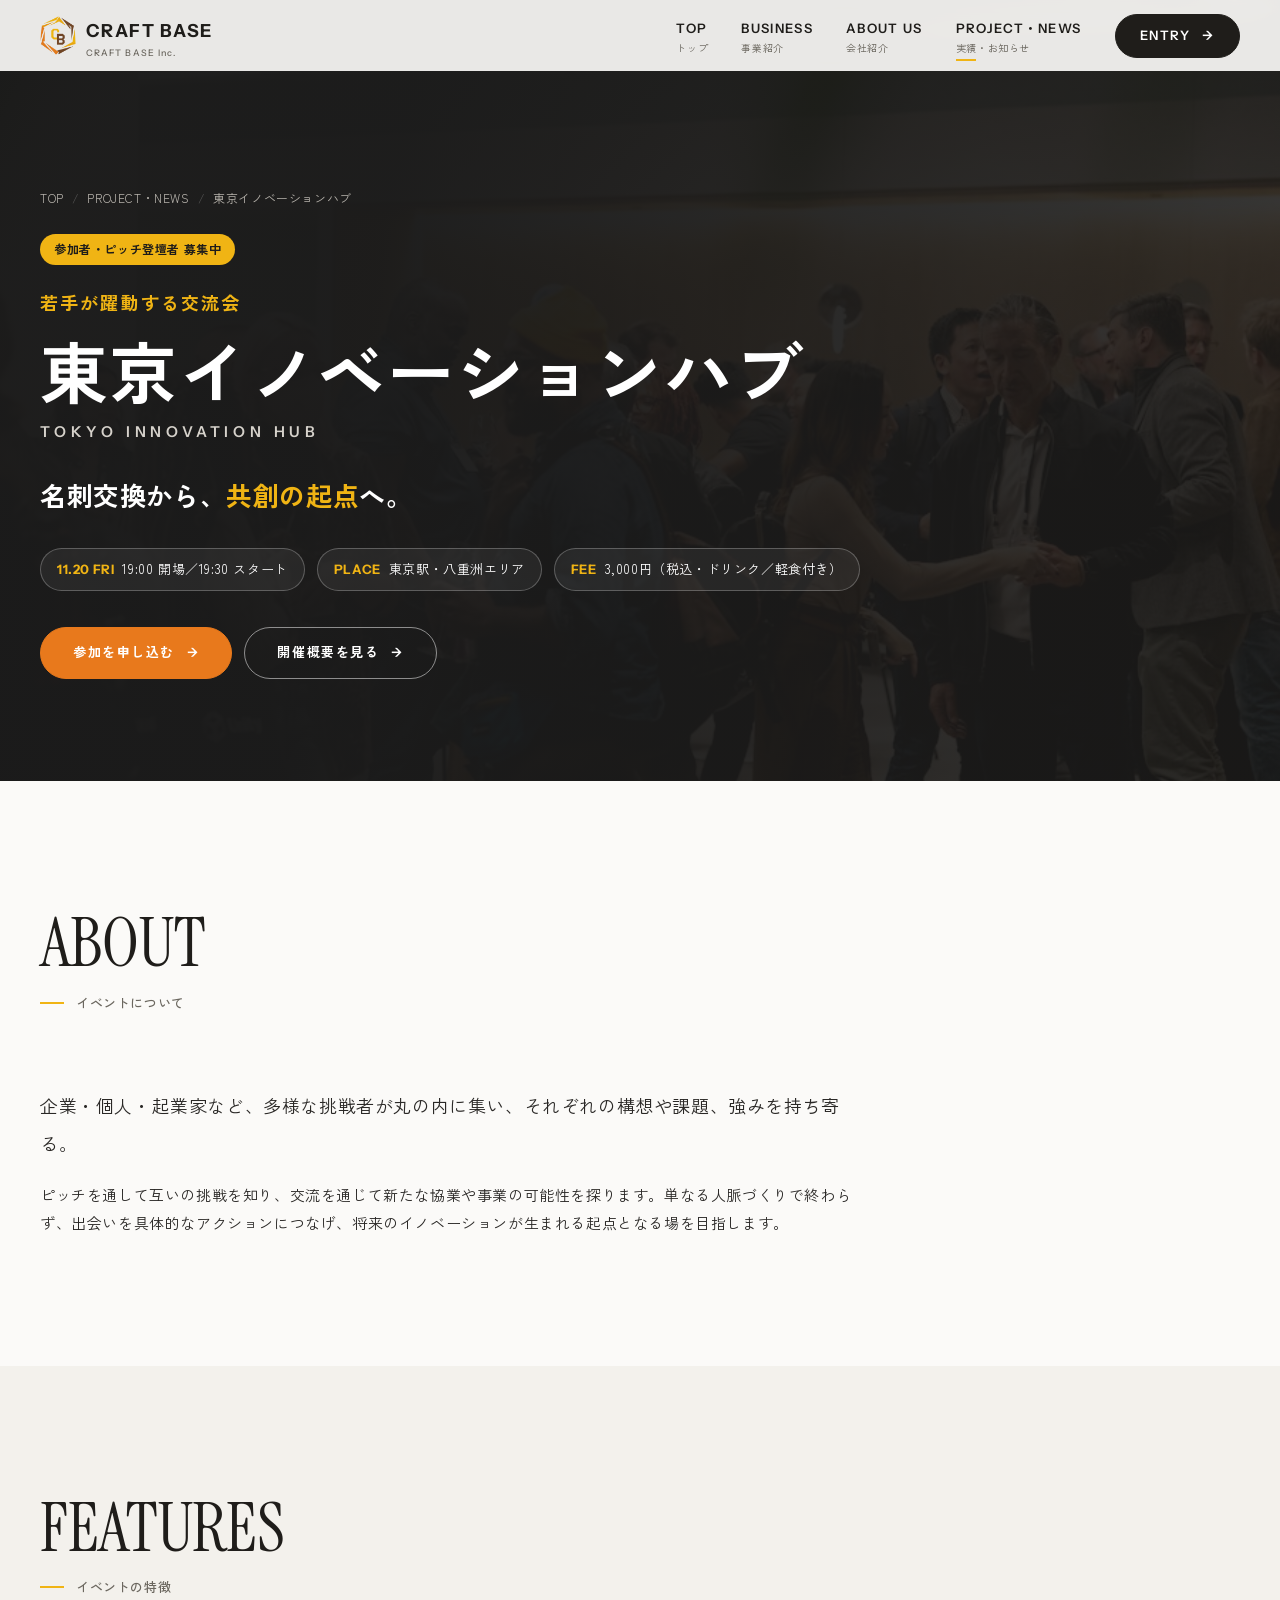
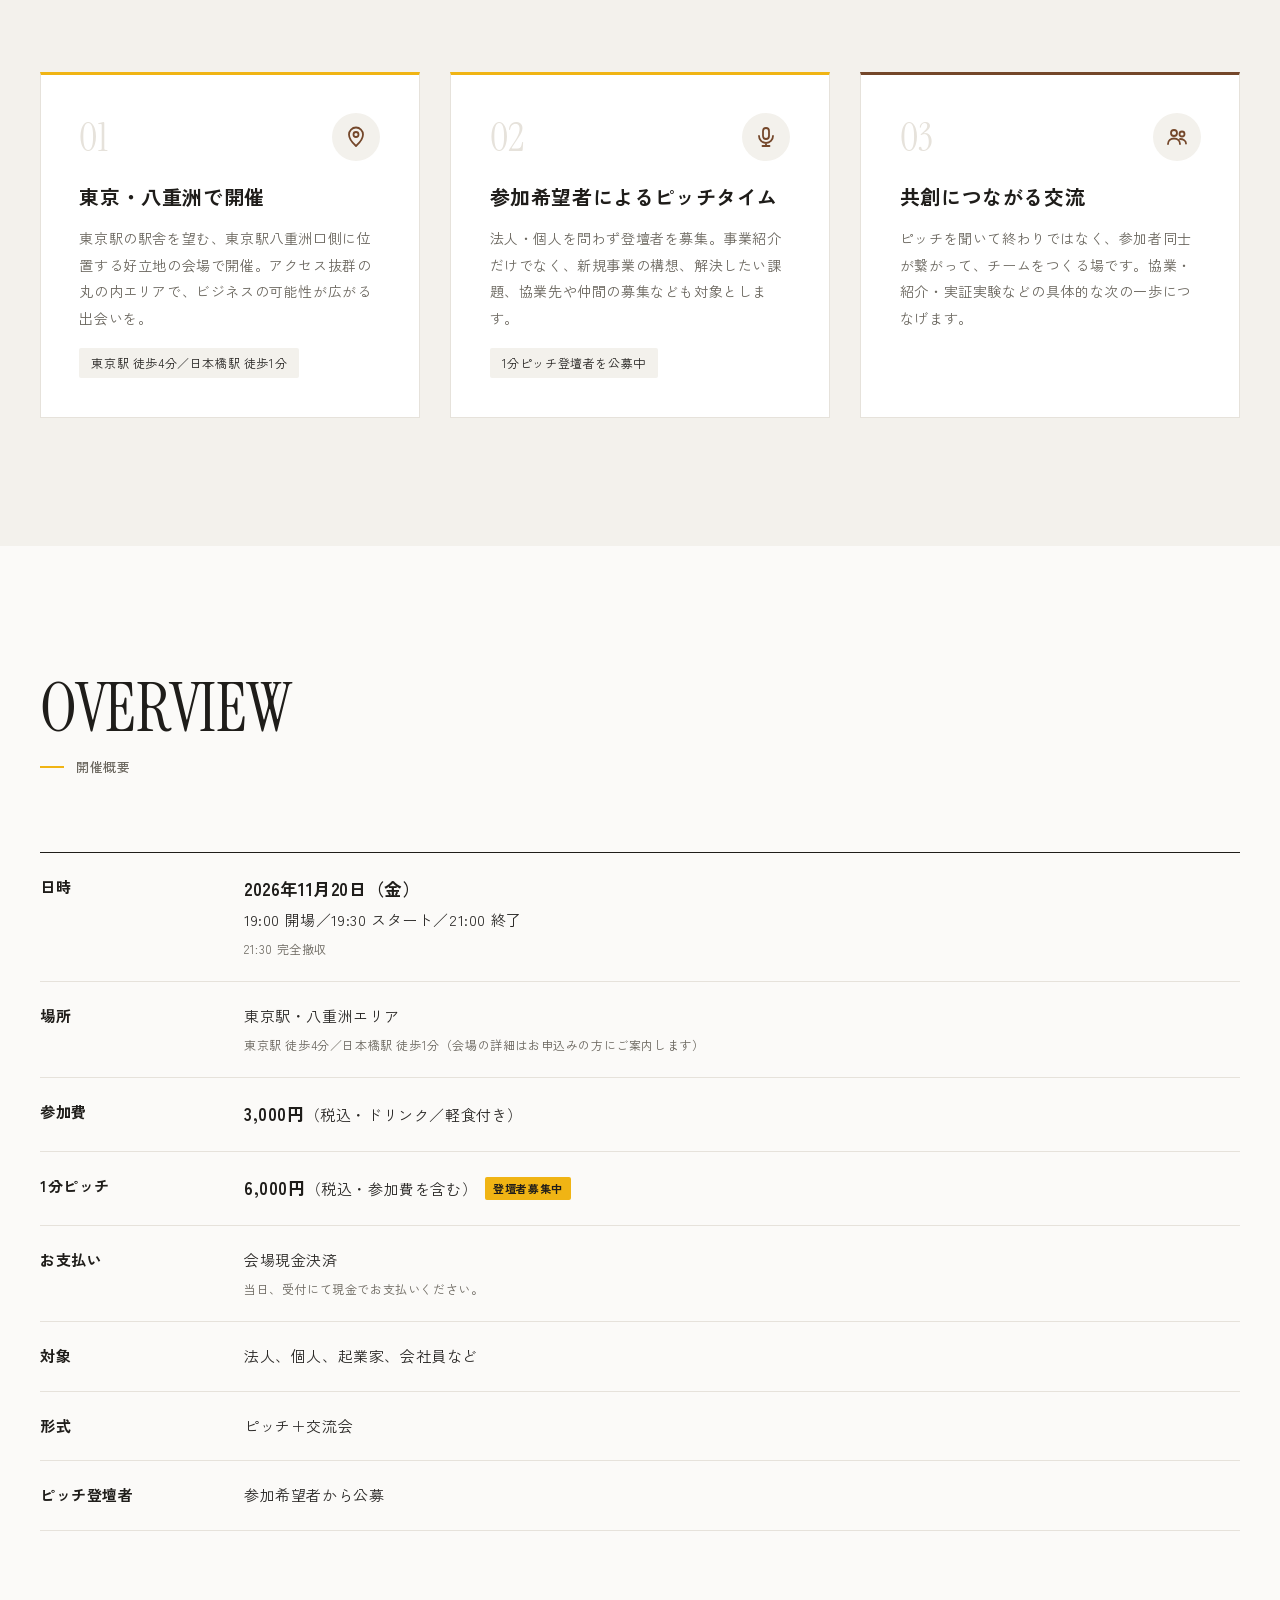
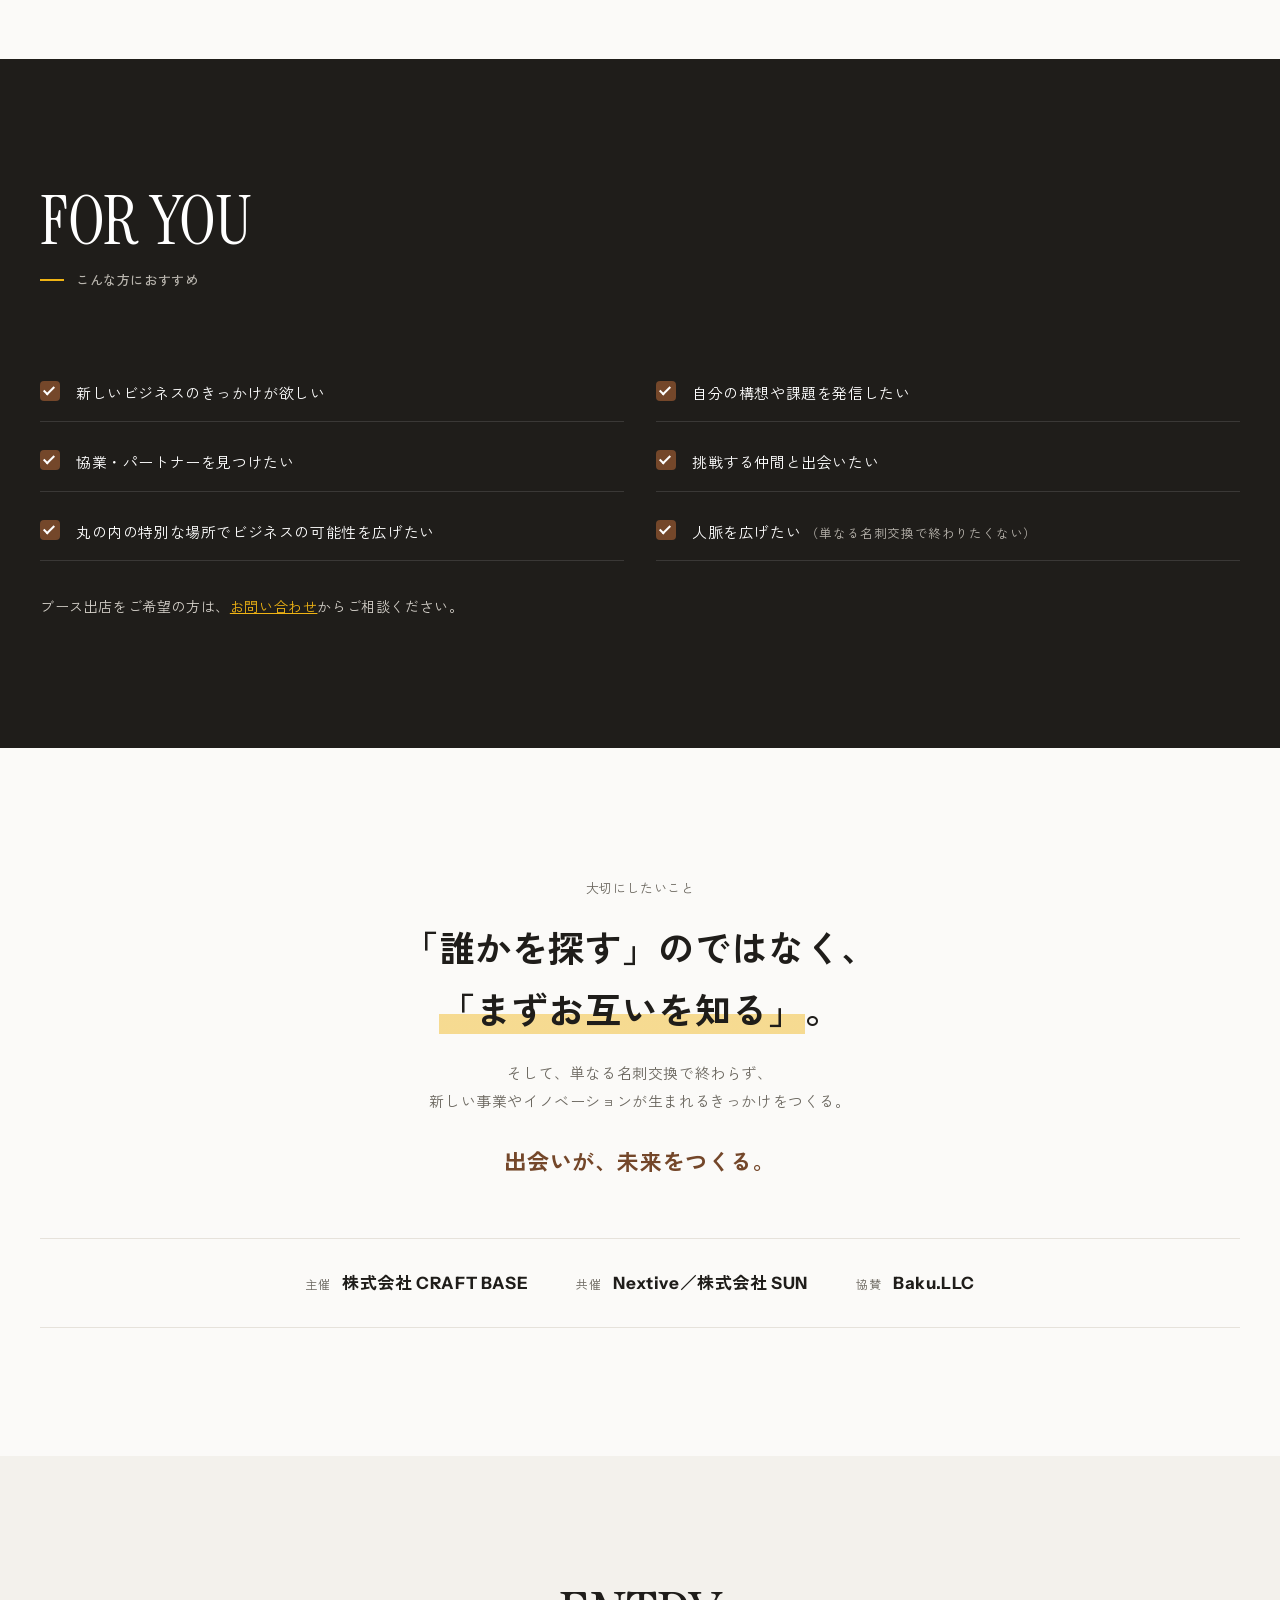
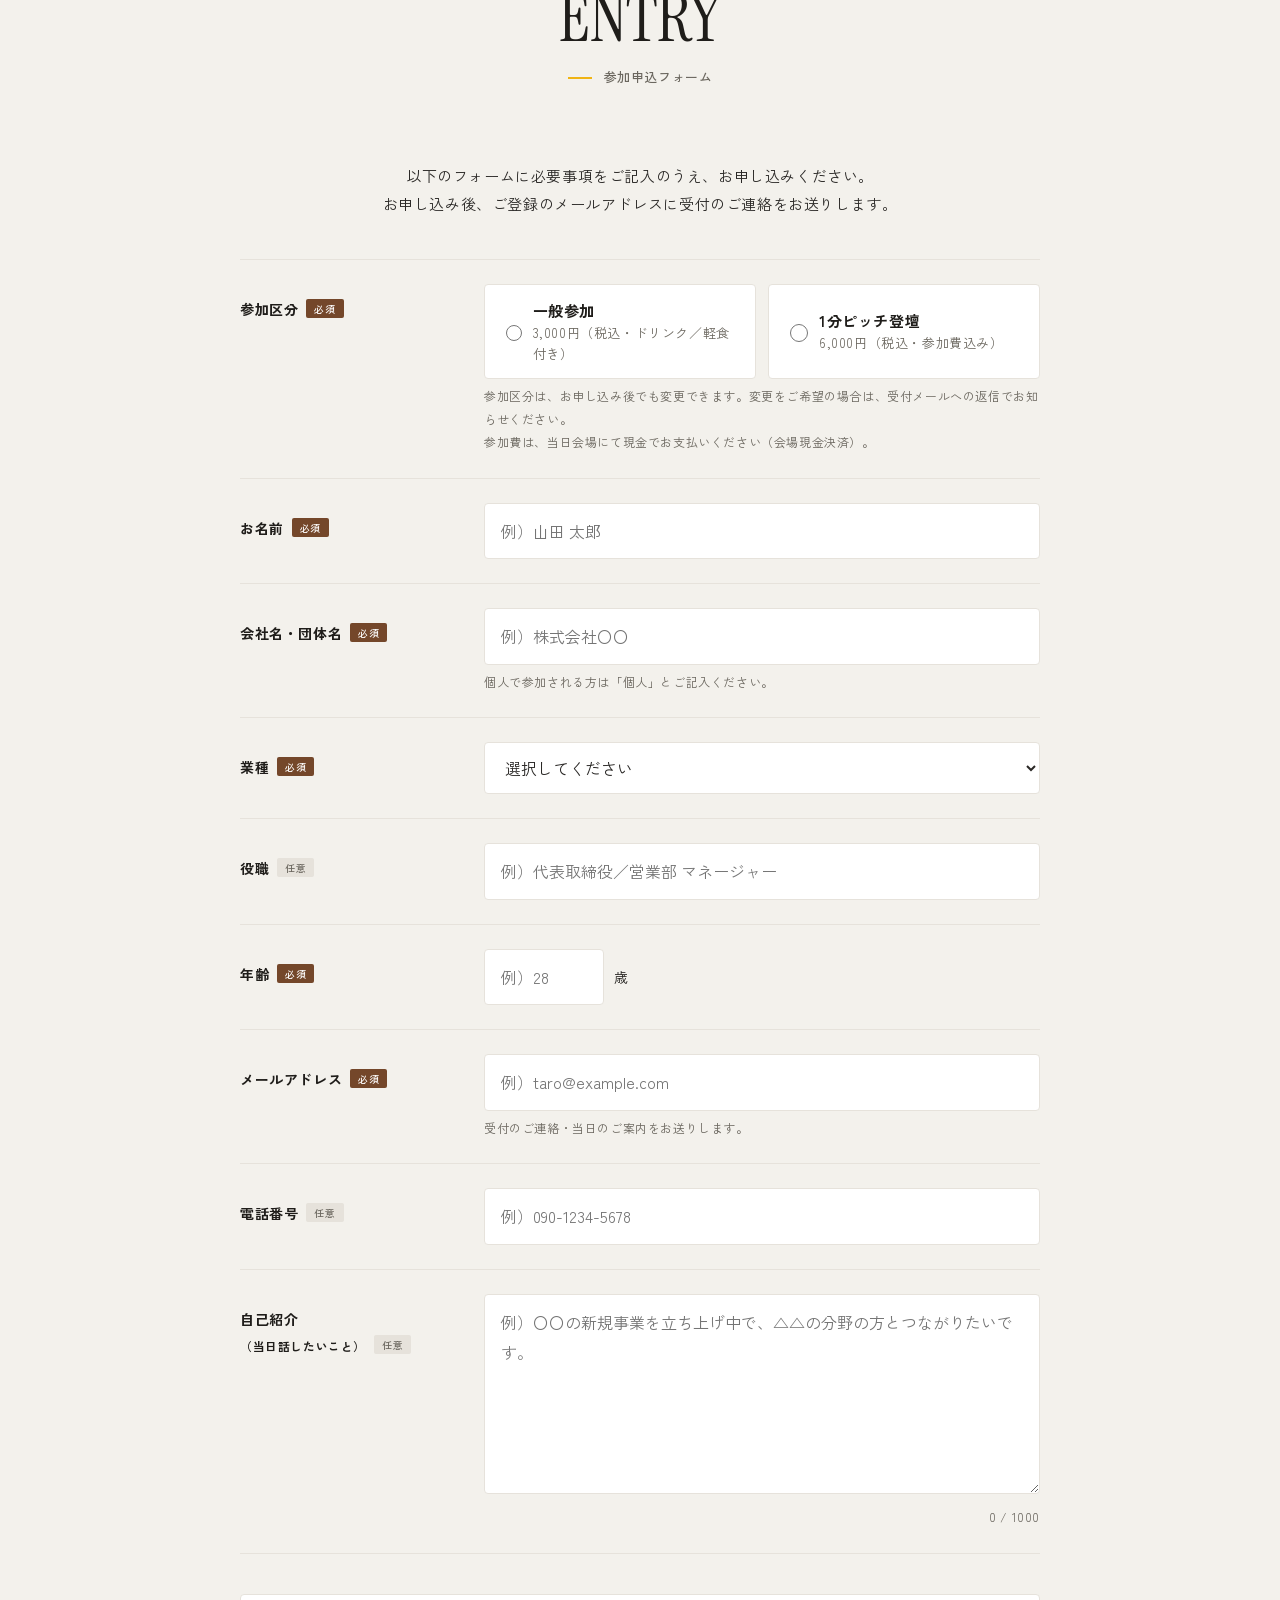
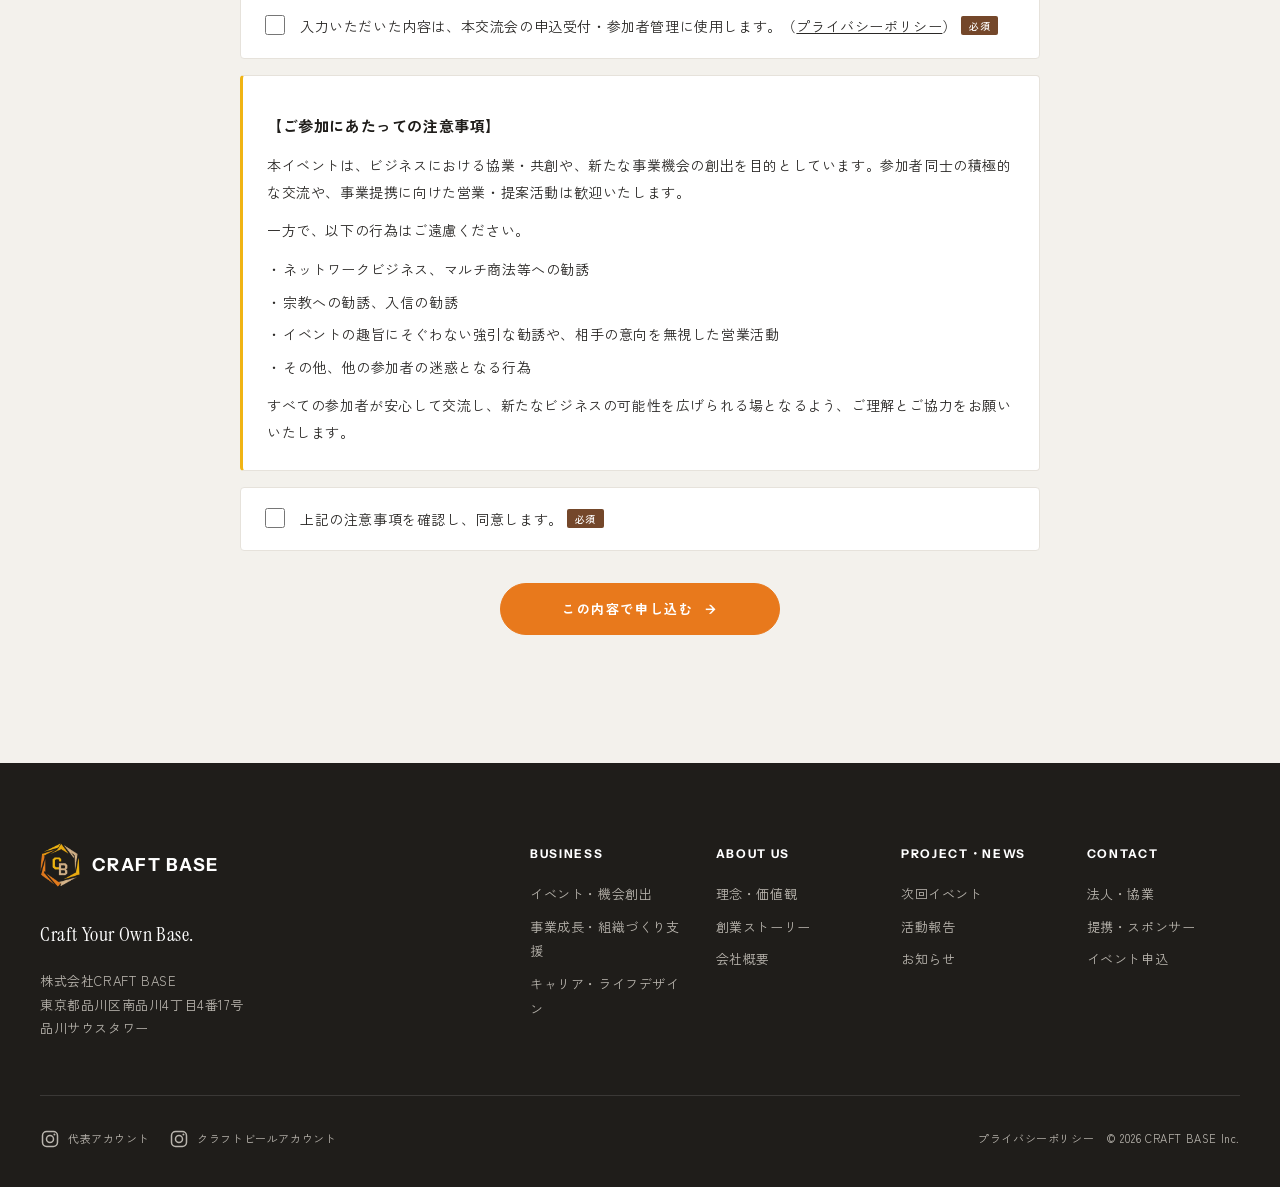
==== commit 241d836a: "事業紹介を TOP に統合し、TOP の人物の素材写真を削除 - TOP の BUSINESS に3事業の詳細とギフト秘書の実績カード、FUTURE を統合（写真なしの2列レイアウト） - TOP の" ====
--- a/events/tokyo-innovation-hub/index.html
+++ b/events/tokyo-innovation-hub/index.html
@@ -36,7 +36,7 @@
       <nav class="gnav" id="gnav" aria-label="グローバルナビゲーション">
         <ul class="gnav__list">
           <li><a class="gnav__link" href="/">TOP<span>トップ</span></a></li>
-          <li><a class="gnav__link" href="/business.html">BUSINESS<span>事業紹介</span></a></li>
+          <li><a class="gnav__link" href="/#business">BUSINESS<span>事業紹介</span></a></li>
           <li><a class="gnav__link" href="/about.html">ABOUT US<span>会社紹介</span></a></li>
           <li><a class="gnav__link" href="/news.html" aria-current="page">PROJECT・NEWS<span>実績・お知らせ</span></a></li>
           <li class="gnav__cta"><a class="btn" href="#entry">ENTRY</a></li>
@@ -328,9 +328,9 @@
           <div>
             <p class="footer__nav-title">BUSINESS</p>
             <ul>
-              <li><a href="/business.html#event">イベント・機会創出</a></li>
-              <li><a href="/business.html#growth">事業成長・組織づくり支援</a></li>
-              <li><a href="/business.html#career">キャリア・ライフデザイン</a></li>
+              <li><a href="/#event">イベント・機会創出</a></li>
+              <li><a href="/#growth">事業成長・組織づくり支援</a></li>
+              <li><a href="/#career">キャリア・ライフデザイン</a></li>
             </ul>
           </div>
           <div>
--- a/assets/css/style.css
+++ b/assets/css/style.css
@@ -303,6 +303,20 @@
 .biz-case .link-arrow { margin-top: 12px; }
 .biz-case:hover .link-arrow { color: var(--c-accent); }
 
+/* Business rows（TOPに統合した事業紹介。写真なし） */
+.biz-lead { max-width: 760px; margin-top: -16px; }
+.biz-rows { margin-top: clamp(40px, 5vw, 64px); border-bottom: 1px solid var(--c-line); }
+.biz-row { display: grid; grid-template-columns: minmax(0, 4fr) minmax(0, 8fr); gap: clamp(24px, 5vw, 80px); padding: clamp(40px, 5vw, 64px) 0; border-top: 1px solid var(--c-line); }
+.biz-row__num { font-family: var(--font-display); font-weight: 400; font-size: clamp(56px, 7vw, 88px); line-height: .9; color: var(--c-accent); }
+.biz-row__head .biz-card__en { margin-top: 18px; }
+.biz-row__title { margin-top: 6px; font-size: clamp(21px, 2.4vw, 28px); font-weight: 700; line-height: 1.5; color: var(--c-ink); }
+.biz-row__body > p:first-child { font-size: 15px; line-height: 2.05; }
+.biz-row__body .service__list { margin-top: 24px; }
+.biz-future { margin-top: clamp(56px, 7vw, 96px); }
+.biz-future__head { display: flex; align-items: baseline; gap: 14px; flex-wrap: wrap; font-size: clamp(18px, 2vw, 22px); font-weight: 700; color: var(--c-ink); }
+.biz-future__lead { margin-top: 10px; margin-bottom: 24px; color: var(--c-gray); }
+.biz-future .roadmap__title { color: var(--c-white); }
+
 /* Future expansion roadmap */
 .roadmap { display: grid; grid-template-columns: repeat(3, 1fr); gap: 1px; background: rgba(255, 255, 255, .15); border: 1px solid rgba(255, 255, 255, .15); }
 .roadmap__item { padding: clamp(28px, 3vw, 40px); background: var(--c-ink); }
@@ -517,6 +531,7 @@
 }
 
 @media (max-width: 900px) {
+  .biz-row { grid-template-columns: 1fr; gap: 20px; }
   :root { --header-h: 64px; }
   .menu-btn { display: block; z-index: 2; }
   .gnav {
